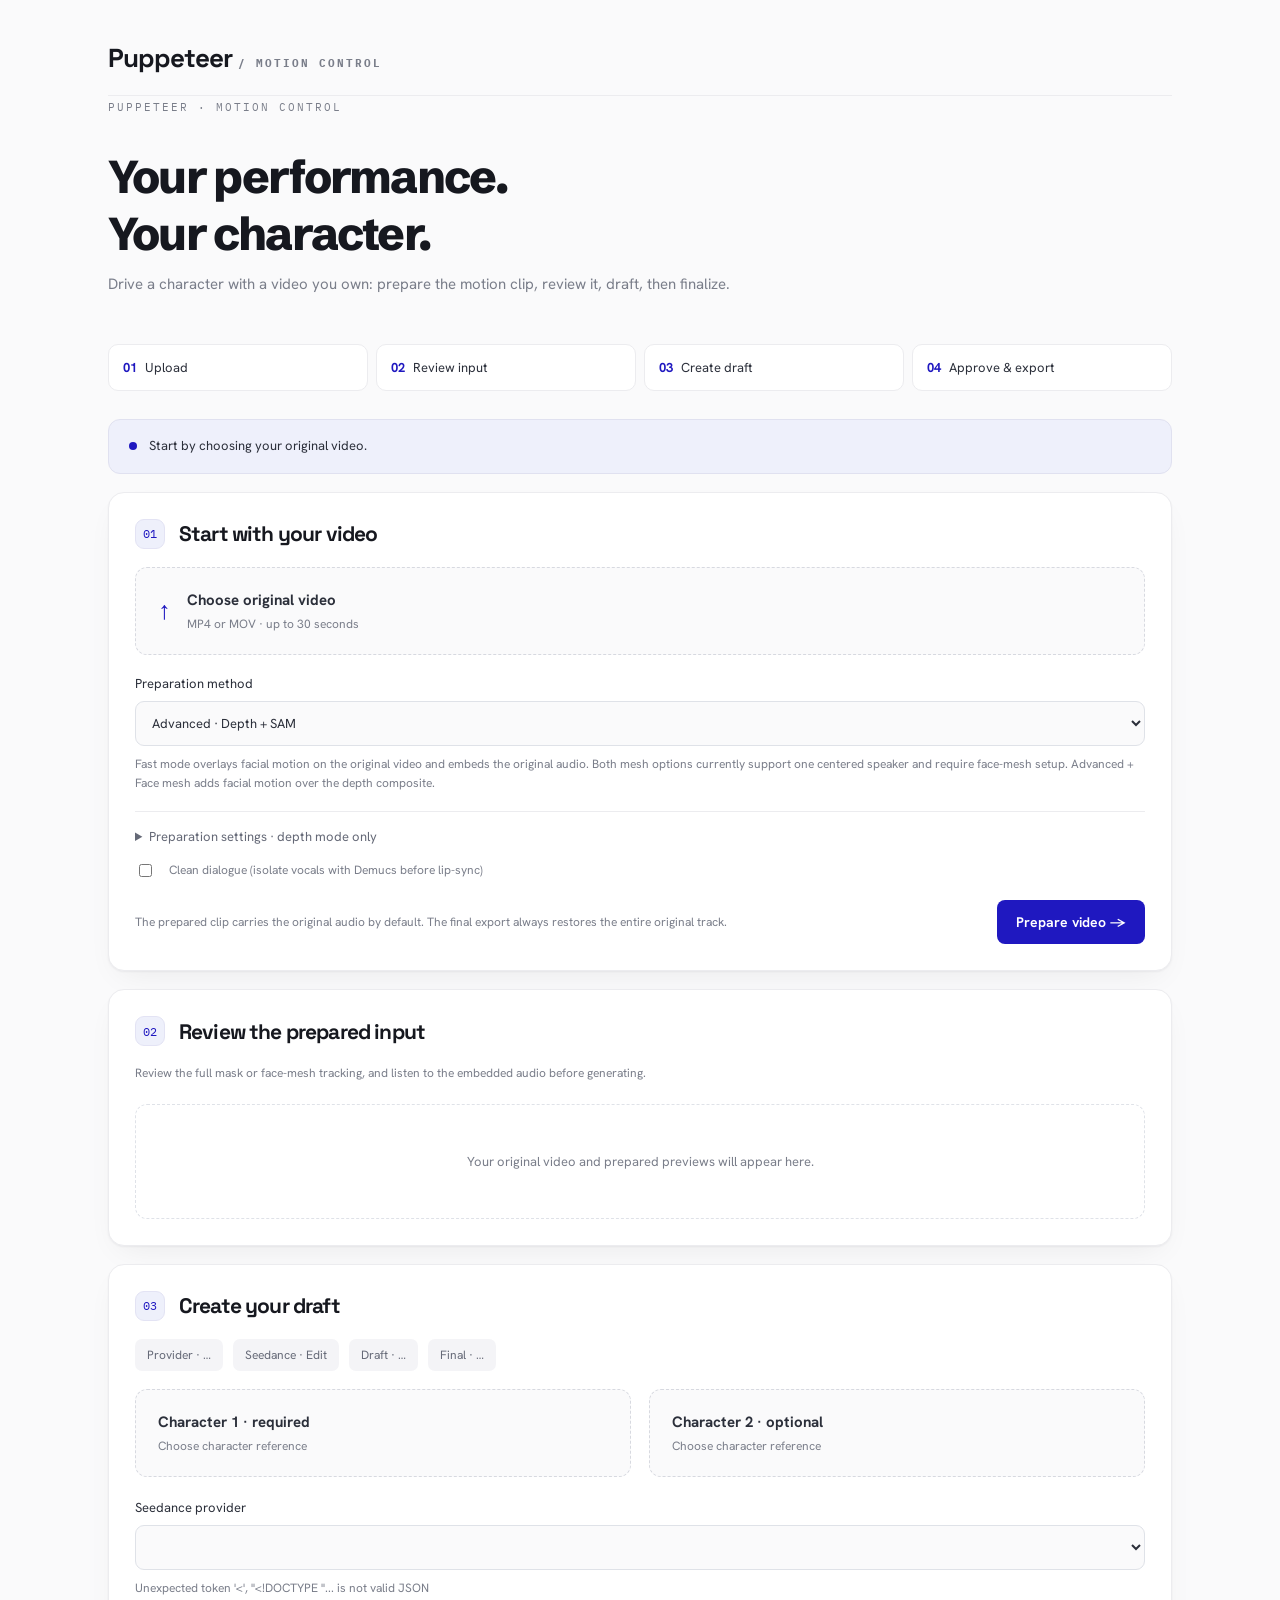
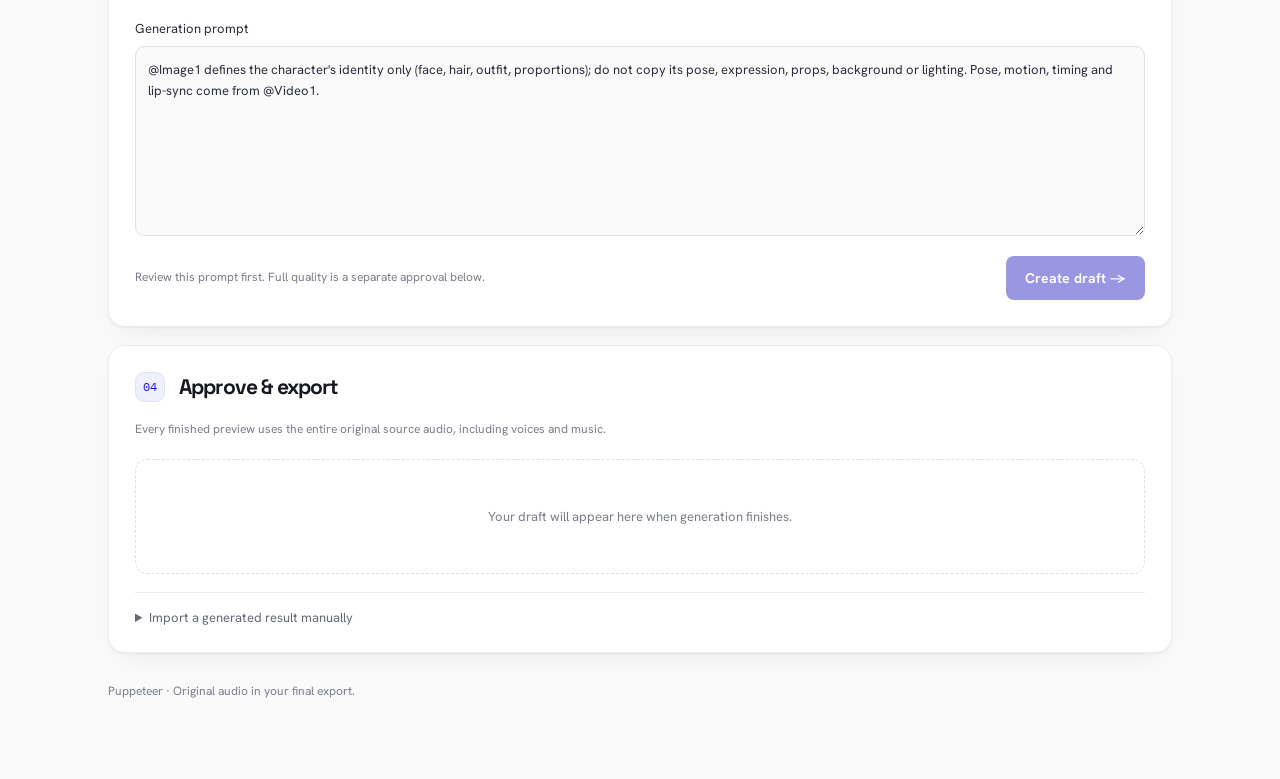
==== static/index.html @ cf6c866f "Face-first mesh tracking with gap filling and warn-don't-block rules - mesh_worker: crop follows the" ====
<!doctype html>
<html lang="en"><head><meta charset="utf-8"><meta name="viewport" content="width=device-width,initial-scale=1"><title>Puppeteer</title><style>
@import url('https://fonts.googleapis.com/css2?family=Hanken+Grotesk:wght@400;500;600;700;800;900&family=Space+Grotesk:wght@500;600;700&family=IBM+Plex+Mono:wght@400;500&family=Schibsted+Grotesk:wght@600;700;800;900&display=swap');

:root{color-scheme:dark;--bg:#101114;--card:#191a20;--line:#303139;--muted:#999ba9;--accent:#c5bdff}*{box-sizing:border-box;min-width:0}body{margin:0;background:var(--bg);color:#f4f4f7;font:15px -apple-system,BlinkMacSystemFont,"Segoe UI",sans-serif}main{max-width:1120px;margin:auto;padding:32px 28px 80px}header{display:flex;justify-content:space-between;align-items:center;padding-bottom:24px;border-bottom:1px solid var(--line)}.brand{font-size:20px;font-weight:850;letter-spacing:-1px}.eyebrow{font-size:11px;letter-spacing:2px;text-transform:uppercase;color:var(--muted)}h1{font-size:clamp(30px,4vw,46px);letter-spacing:-1.8px;margin:32px 0 10px}h2{font-size:21px;letter-spacing:-.5px;margin:0}h3{font-size:14px;margin:0 0 12px}p{color:var(--muted);line-height:1.6;margin:8px 0 20px}.steps{display:grid;grid-template-columns:repeat(4,1fr);margin:28px 0;gap:8px}.steps a{background:#1b1c22;border:1px solid var(--line);border-radius:10px;padding:14px;color:#d6d6df;text-decoration:none;font-size:13px}.steps b{color:var(--accent);margin-right:8px}.panel{padding:26px;border:1px solid var(--line);border-radius:18px;background:var(--card);margin:18px 0;scroll-margin-top:20px}.heading{display:flex;gap:14px;align-items:center;margin-bottom:18px}.number{display:grid;place-items:center;width:30px;height:30px;flex-shrink:0;border:1px solid #4a465e;border-radius:9px;color:var(--accent);font-size:12px}.badge{display:inline-block;padding:6px 10px;border-radius:6px;background:#292638;color:var(--accent);font-size:11px;letter-spacing:.5px}.row{display:flex;gap:14px;align-items:center;flex-wrap:wrap}.split{display:grid;grid-template-columns:1fr 1fr;gap:18px}.upload{display:flex;align-items:center;gap:16px;border:1px dashed #4b4b59;border-radius:12px;padding:22px;background:#14151a;cursor:pointer;position:relative;overflow:hidden}.upload:hover{border-color:var(--accent);background:#1f1d2b}.upload input{position:absolute;inset:0;opacity:0;width:100%;cursor:pointer}.upload:focus-within{outline:2px solid var(--accent)}.upload .icon{font-size:25px;color:var(--accent);flex-shrink:0}.upload strong,.upload small{display:block;overflow-wrap:anywhere}.upload small{color:var(--muted);margin-top:6px;font-size:12px}.upload img{width:62px;height:70px;object-fit:contain;background:#fff;border-radius:8px}.upload img[hidden]{display:none}button,.button{display:inline-flex;align-items:center;justify-content:center;gap:8px;background:var(--accent);border:1px solid transparent;color:#211b3a;padding:12px 18px;border-radius:9px;font:600 14px inherit;font-family:inherit;font-size:14px;font-weight:650;cursor:pointer;text-decoration:none;max-width:100%;white-space:normal;text-align:center}button:hover,.button:hover{filter:brightness(1.1)}button:disabled{opacity:.45;cursor:wait}.secondary{background:transparent;color:#dedde7;border-color:#44434f}label.field{display:grid;gap:9px;font-size:13px;color:#dedee5}input:not([type=file]),select,textarea{width:100%;font:inherit;color:#eeeef5;background:#111216;border:1px solid #3a3b46;border-radius:9px;padding:12px;outline:none}textarea{line-height:1.65;min-height:190px;resize:vertical}textarea:focus,input:focus,select:focus{border-color:var(--accent)}details{margin-top:18px;border-top:1px solid var(--line);padding-top:16px}summary{cursor:pointer;color:#b7b6c3;font-size:13px}details .split{margin-top:16px}.actions{display:flex;justify-content:space-between;align-items:center;gap:16px;flex-wrap:wrap;margin-top:20px}.hint{font-size:12px;color:var(--muted);line-height:1.6}.status{padding:16px 20px;border:1px solid #424050;border-radius:12px;background:#201e2a;display:flex;gap:12px;align-items:center;font-size:13px;line-height:1.6;overflow-wrap:anywhere}.status.error{border-color:#74494e;background:#2b1e22}.dot{width:8px;height:8px;background:var(--accent);border-radius:50%;flex-shrink:0}.tabs{display:flex;gap:6px;flex-wrap:wrap;margin-bottom:14px}.tabs button{background:transparent;color:var(--muted);padding:9px 12px;font-size:12px}.tabs button.active{background:#333042;color:#f2efff}.viewer{background:#09090c;border:1px solid #303039;border-radius:12px;overflow:hidden}video{display:block;width:100%;max-height:480px;background:#09090c}.viewer-foot{display:flex;justify-content:space-between;gap:12px;padding:14px 16px;align-items:center}.viewer-foot a{font-size:12px;color:var(--accent)}.empty{padding:48px 24px;text-align:center;color:var(--muted);font-size:13px;border:1px dashed #373740;border-radius:12px}.meta{display:flex;gap:10px;align-items:center;flex-wrap:wrap;margin-bottom:18px}.meta span{font-size:12px;color:#b7b6c3;background:#25252e;padding:8px 12px;border-radius:7px}pre{white-space:pre-wrap;overflow-wrap:anywhere;font:13px/1.7 inherit;color:#b8b7c5}.download{display:flex;gap:14px;flex-wrap:wrap;margin-top:16px}.download a{font-size:12px;color:var(--muted)}[hidden]{display:none!important}footer{margin-top:30px;color:var(--muted);font-size:12px}#upgrade-status{margin-top:12px;color:var(--accent);font-size:13px}button:focus-visible,a:focus-visible,summary:focus-visible{outline:2px solid var(--accent);outline-offset:3px}@media(max-width:640px){main{padding:20px 14px 50px}.panel{padding:18px}.split{grid-template-columns:1fr}.steps{grid-template-columns:1fr 1fr}.upload{padding:17px}h1{letter-spacing:-1px}.actions button{width:100%}.viewer-foot{flex-wrap:wrap}}

:root{color-scheme:light;--bg:#fafafb;--card:#fff;--line:#ececef;--muted:#7a7e8a;--accent:#1f18c0}body{color:#2b2f3a;font-family:'Hanken Grotesk',sans-serif}h1{font-family:'Schibsted Grotesk',sans-serif;font-weight:800;color:#16181f}h2,h3,.brand{font-family:'Space Grotesk',sans-serif;color:#16181f;letter-spacing:-.04em}.eyebrow,.number,.badge{font-family:'IBM Plex Mono',monospace}.panel{border-radius:16px;box-shadow:0 1px 2px #16181f0d,0 12px 32px -12px #16181f14}.steps a{background:#fff;color:#2b2f3a}.upload{background:#fafafb;border-color:#d7d9e0}.upload:hover{background:#eef0fb;border-color:#1f18c0}.upload small{color:#7a7e8a}button,.button{background:#1f18c0;color:#fff;border-radius:8px}.secondary{background:#fff;color:#2b2f3a;border-color:#dfe2e8}.badge,.number{background:#eef0fb;color:#1f18c0;border-color:#e3e3f4}label.field{color:#2b2f3a}input:not([type=file]),select,textarea{background:#fafafb;color:#2b2f3a;border-color:#dfe2e8}.status{background:#eef0fb;border-color:#e0e1f0;color:#2b2f3a}.status.error{background:#fff3f3;border-color:#edd1d1}.tabs button{color:#7a7e8a}.tabs button.active{background:#eef0fb;color:#1f18c0}.meta span{background:#f4f4f7;color:#656977}.viewer-foot{background:#fff}.viewer{border-color:#ececef}summary,pre{color:#656977}.empty{border-color:#dfe2e8}.hero{display:flex;align-items:center;justify-content:space-between;gap:20px}header{height:64px;padding-bottom:12px}.brand{font-size:26px}@media(max-width:640px){.hero h1{font-size:30px}}@media(max-width:420px){.steps{grid-template-columns:1fr}.row button,.actions .button{width:100%}.meta span{flex:1 1 auto;text-align:center}.viewer-foot{flex-direction:column;align-items:flex-start}h1{font-size:28px;letter-spacing:-.6px}.panel{padding:16px}}
</style></head><body><main>
<header><div class="brand">Puppeteer <span class="eyebrow">/ motion control</span></div></header>
<div class="hero"><div><span class="eyebrow">PUPPETEER · MOTION CONTROL</span><h1>Your performance.<br>Your character.</h1><p>Drive a character with a video you own: prepare the motion clip, review it, draft, then finalize.</p></div></div>
<nav class="steps" aria-label="Workflow"><a href="#source"><b>01</b>Upload</a><a href="#review"><b>02</b>Review input</a><a href="#draft"><b>03</b>Create draft</a><a href="#final"><b>04</b>Approve & export</a></nav>
<div id="status" class="status" role="status"><span class="dot"></span><span id="status-text">Start by choosing your original video.</span></div>
<section class="panel" id="source"><div class="heading"><span class="number">01</span><h2>Start with your video</h2></div>
<form id="form"><label class="upload"><span class="icon">↑</span><span><strong>Choose original video</strong><small data-filename>MP4 or MOV · up to 30 seconds</small></span><input aria-label="Original video" required type="file" name="video" accept="video/*"></label>
<label class="field" style="margin-top:20px">Preparation method<select name="mode"><option value="depth">Advanced · Depth + SAM</option><option value="face_mesh">Fast · Face mesh (no depth or SAM)</option><option value="depth_mesh">Advanced + Face mesh · Depth + SAM + facial motion</option></select><span class="hint">Fast mode overlays facial motion on the original video and embeds the original audio. Both mesh options currently support one centered speaker and require face-mesh setup. Advanced + Face mesh adds facial motion over the depth composite.</span></label><details><summary>Preparation settings · depth mode only</summary><div class="split"><label class="field">Subject to replace<input name="prompt" value="person" required><span class="hint">“Person” includes all detected people.</span></label><label class="field">Depth provider<select name="provider"><option value="replicate">Replicate · Depth Anything Video</option><option value="huggingface">Hugging Face · Video Depth Anything</option><option value="replicate-chenxwh">Replicate · alternate model</option></select></label></div><p class="hint">Depth colors are preserved. Preparation runs at 24 fps, up to 960 px. Media is uploaded to the selected providers.</p></details>
<label class="row hint" style="margin-top:16px"><input type="checkbox" name="clean_dialogue" value="true" style="width:auto"> Clean dialogue (isolate vocals with Demucs before lip-sync)</label><div class="actions"><span class="hint">The prepared clip carries the original audio by default. The final export always restores the entire original track.</span><button id="go">Prepare video →</button></div></form></section>
<section class="panel" id="review"><div class="heading"><span class="number">02</span><h2>Review the prepared input</h2></div><p class="hint">Review the full mask or face-mesh tracking, and listen to the embedded audio before generating.</p><div id="input-empty" class="empty">Your original video and prepared previews will appear here.</div><div id="input-ready" hidden><div class="tabs" id="tabs" role="group" aria-label="Preview selection"></div><div class="viewer"><video id="input-video" controls playsinline preload="metadata"></video><div class="viewer-foot"><span id="input-caption" class="hint"></span><a id="input-download" download>Download video ↓</a></div></div><div style="margin-top:20px;padding:18px;border:1px solid #555069;border-radius:12px"><h3>Required · Review the complete input</h3><p class="hint">Depth: check the entire mask for missing areas and background spill. Fast face mesh: check face tracking, eyes, mouth and alignment across every frame. Listen to the embedded audio.</p><p id="mask-review-status" role="status">Mask review required.</p><p id="tracking-summary" class="hint" hidden></p><label class="row hint"><input type="checkbox" id="review-check" style="width:auto"> I reviewed the entire prepared clip; its mask or face mesh is correctly aligned throughout.</label><div class="row" style="margin-top:14px"><button type="button" id="approve-mask" disabled>Approve input</button><button type="button" class="secondary" id="reject-mask">Input needs fixing</button></div></div><details><summary>Audio downloads</summary><div class="download" id="audio-links"></div></details></div></section>
<section class="panel" id="draft"><div class="heading"><span class="number">03</span><h2>Create your draft</h2></div><div class="meta"><span id="provider-label">Provider · …</span><span id="mode-label">Seedance · Edit</span><span id="draft-quality">Draft · …</span><span id="final-quality">Final · …</span></div><form id="seedance"><div class="split"><label class="upload"><img id="char1-img" alt="Character 1 reference" hidden><span><strong>Character 1 · required</strong><small data-filename>Choose character reference</small></span><input type="file" name="char1" aria-label="Character 1 reference" accept="image/png,image/jpeg,image/webp,video/mp4,video/quicktime,video/webm"></label><label class="upload"><img id="char2-img" alt="Character 2 reference" hidden><span><strong>Character 2 · optional</strong><small data-filename>Choose character reference</small></span><input type="file" name="char2" aria-label="Character 2 reference" accept="image/png,image/jpeg,image/webp"></label></div><label class="field" style="margin-top:22px">Seedance provider<select name="provider" id="provider" aria-label="Seedance provider"></select><span class="hint" id="provider-hint">Loading providers…</span></label><label class="field" style="margin-top:22px">Generation prompt<textarea name="prompt" required rows="7">@Image1 defines the character's identity only (face, hair, outfit, proportions); do not copy its pose, expression, props, background or lighting. Pose, motion, timing and lip-sync come from @Video1.</textarea></label><div class="actions"><span class="hint">Review this prompt first. Full quality is a separate approval below.</span><button id="draft-button" disabled>Create draft →</button></div></form></section>
<section class="panel" id="final"><div class="heading"><span class="number">04</span><h2>Approve & export</h2></div><p class="hint">Every finished preview uses the entire original source audio, including voices and music.</p><div id="final-empty" class="empty">Your draft will appear here when generation finishes.</div><div id="final-ready" hidden><div class="viewer"><video id="final-video" controls playsinline preload="metadata"></video><div class="viewer-foot"><span class="badge" id="quality-label">DRAFT PREVIEW</span><a id="final-download" download>Download preview ↓</a></div></div><div class="actions"><div><h3 style="margin-bottom:4px">Happy with this draft?</h3><span class="hint" id="finalize-hint">Approve it to generate the full-resolution version.</span><br><span class="hint" id="finalize-warning" style="color:#d9a24a" hidden>Result will not be identical to the draft.</span></div><button id="upgrade" disabled>Approve & generate full resolution →</button></div><div id="upgrade-status" role="status"></div></div><details id="sent-details" hidden><summary>View submitted prompt & generation ID</summary><p class="hint" id="generation-id"></p><pre id="sent-prompt"></pre><a id="raw-link" class="hint">Download raw Seedance result</a></details><details><summary>Import a generated result manually</summary><form id="finish" style="margin-top:16px"><label class="upload"><span class="icon">↑</span><span><strong>Choose Seedance result</strong><small data-filename>We’ll restore the original source audio.</small></span><input name="video" aria-label="Seedance result" type="file" accept="video/*" required></label><div class="actions"><button class="secondary">Restore original audio</button></div></form></details></section><footer>Puppeteer · Original audio in your final export.</footer></main>
<script>
const $=s=>document.querySelector(s);let jobId=new URLSearchParams(location.search).get('job'),saved={},maskApproved=false,maskFingerprint="",selectedPreview="",busy=false,pollTimer;const base=()=>'/runs/'+jobId+'/';
function status(t,error=false){$('#status-text').textContent=t;$('#status').classList.toggle('error',error)}
let files=new Set();async function loadFiles(){try{files=new Set((await json('/jobs/'+jobId+'/files')).files)}catch(e){files=new Set()}}
async function exists(file){return files.has(file)}
async function json(url,options){const r=await fetch(url,options);const j=await r.json();if(!r.ok)throw Error(typeof j.detail==='string'?j.detail:'The request could not be completed.');return j}
for(const input of document.querySelectorAll('input[type=file]'))input.onchange=()=>{const f=input.files[0];if(!f)return;input.closest('.upload').querySelector('[data-filename]').textContent=f.name;const img=input.closest('.upload').querySelector('img');if(input.name==='char1')$('#mode-label').textContent=f.type.startsWith('video/')?'Seedance · Omni reference':'Seedance · Edit';if(img&&!f.type.startsWith('video/')){img.src=URL.createObjectURL(f);img.hidden=false}};
async function refresh(){if(!jobId)return;await loadFiles();const items=[['Prepared input','seedance-input.mp4','Prepared video with embedded audio'],['Original','original.mp4','Original video'],['Depth','depth.mp4','Exact depth colors from the model'],['Mask','mask.mp4','Full subject mask']];const present=await Promise.all(items.map(x=>exists(x[1])));$('#tabs').replaceChildren();items.forEach((x,i)=>{if(!present[i])return;const b=document.createElement('button');b.type='button';b.textContent=x[0];b.dataset.file=x[1];b.onclick=()=>{selectedPreview=x[1];document.querySelectorAll('#tabs button').forEach(t=>t.classList.remove('active'));b.classList.add('active');$('#input-video').src=base()+x[1];$('#input-caption').textContent=x[2];$('#input-download').href=base()+x[1]};$('#tabs').append(b)});if(present.some(Boolean)){$('#input-empty').hidden=true;$('#input-ready').hidden=false;([...document.querySelectorAll('#tabs button')].find(b=>b.dataset.file===selectedPreview)||$('#tabs button')).click()}const review=await json('/jobs/'+jobId+'/mask-review');maskApproved=review.approved;maskFingerprint=review.fingerprint||'';$('#mask-review-status').textContent=review.note||review.status;if(files.has('face-tracking.json')){try{const t=await json(base()+'face-tracking.json');$('#tracking-summary').textContent='Face tracking · Tracked '+t.tracked+' / Filled '+t.filled+' / Missing '+t.missing+' of '+t.frames+' frames'+(t.filled?' · Filled frames are interpolated and drawn dimmer.':'')+(t.ok?(t.warning?' · '+t.warning:''):' · '+t.message);$('#tracking-summary').style.color=t.ok?(t.warning?'#8a6d00':''):'#b3261e';$('#tracking-summary').hidden=false}catch(e){$('#tracking-summary').hidden=true}}else $('#tracking-summary').hidden=true;$('#review-check').checked=maskApproved;$('#approve-mask').disabled=true;$('#draft-button').disabled=!present[0]||busy||!maskApproved;
$('#audio-links').replaceChildren();for(const [file,title] of [['vocals.wav','Isolated vocals'],['music.wav','Music stem']]){if(await exists(file)){const a=document.createElement('a');a.href=base()+file;a.download=file;a.textContent=title+' ↓';$('#audio-links').append(a)}}
for(const name of ['char1','char2']){if(saved[name])continue;for(const ext of ['png','jpg','jpeg','webp','mp4','mov','webm']){const file=name+'-reference.'+ext;if(await exists(file)){saved[name]=file;const img=$('#'+name+'-img');if(!['mp4','mov','webm'].includes(ext)){img.src=base()+file;img.hidden=false;}img.closest('.upload').querySelector('small').textContent='Saved reference · click to replace';break}}}
if(await exists('generation.json')){const g=await json(base()+'generation.json');$('#mode-label').textContent=g.mode==='multi_reference'?'Seedance · Omni reference':'Seedance · Edit';if(g.provider&&providers[g.provider]){$('#provider').value=g.provider;applyProvider(g.provider)}$('#sent-details').hidden=false;$('#generation-id').textContent=providerLabel(g.provider)+' · '+g.request_id;$('#sent-prompt').textContent=g.prompt; if(!$('#seedance textarea').dataset.loaded){$('#seedance textarea').value=g.prompt;$('#seedance textarea').dataset.loaded='true'}$('#raw-link').href=base()+'seedance-result.mp4';}
const hd=await exists('hd/final-preview.mp4'),draft=await exists('final-preview.mp4');if(draft||hd){const url=base()+(hd?'hd/':'')+'final-preview.mp4';$('#final-empty').hidden=true;$('#final-ready').hidden=false;if($('#final-video').getAttribute('src')!==url)$('#final-video').src=url;$('#final-download').href=url;const finalRes=currentCaps().final_resolution||'full resolution';$('#quality-label').textContent=hd?finalRes.toUpperCase()+' · ORIGINAL AUDIO':'DRAFT · ORIGINAL AUDIO';$('#final-download').textContent=hd?'Download '+finalRes+' ↓':'Download draft ↓';$('#upgrade').disabled=busy||hd;}
}
async function watch(){clearTimeout(pollTimer);try{const j=await json('/jobs/'+jobId);busy=j.state==='running';status(j.status,j.state==='error');$('#go').disabled=busy;$('#draft-button').disabled=busy||$('#input-ready').hidden||!maskApproved; if(busy){$('#upgrade').disabled=true;pollTimer=setTimeout(watch,3000)}else await refresh()}catch(e){status(e.message,true)}}
$('#form').onsubmit=async e=>{e.preventDefault();$('#go').disabled=true;try{status('Uploading and preparing your video…');const j=await json('/jobs',{method:'POST',body:new FormData(e.target)});location.href='/?job='+j.id}catch(e){status(e.message,true);$('#go').disabled=false}};
$('#seedance').onsubmit=async e=>{e.preventDefault();if(!jobId)return;if(!maskApproved){status('Review and approve the mask first.',true);return}const button=$('#draft-button');button.disabled=true;try{const data=new FormData(e.target);for(const name of ['char1','char2']){if(!e.target.elements[name].files.length){if(!saved[name]){if(name==='char2'){data.delete(name);continue}throw Error("Choose Character 1's reference first.");}data.set(name,new File([await (await fetch(base()+saved[name])).blob()],saved[name]))}}status('Uploading references and creating your draft…');await json('/jobs/'+jobId+'/seedance',{method:'POST',body:data});await watch()}catch(e){status(e.message,true);button.disabled=false}};
$('#finish').onsubmit=async e=>{e.preventDefault();if(!jobId){status('Prepare your original video first.',true);return}const b=e.target.querySelector('button');b.disabled=true;try{status('Restoring your entire original audio…');await json('/jobs/'+jobId+'/finish',{method:'POST',body:new FormData(e.target)});await refresh();status('Preview ready with original audio.')}catch(e){status(e.message,true)}finally{b.disabled=false}};
$('#upgrade').onclick=async()=>{$('#upgrade').disabled=true;try{const j=await json('/jobs/'+jobId+'/hd',{method:'POST'});$('#upgrade-status').textContent='Generating your approved draft in '+(currentCaps().final_resolution||'full resolution')+'…';pollHD()}catch(e){$('#upgrade-status').textContent=e.message;$('#upgrade').disabled=false}};
async function pollHD(){try{const j=await json('/jobs/'+jobId+'/hd');$('#upgrade-status').textContent=j.status;if(j.state==='running')setTimeout(pollHD,4000);else{await refresh();if(j.state==='error')$('#upgrade').disabled=false}}catch(e){$('#upgrade-status').textContent=e.message}}
$('#review-check').onchange=()=>{$('#approve-mask').disabled=!$('#review-check').checked};
async function saveReview(approved){try{const data=new FormData();data.set('approved',approved);data.set('fingerprint',maskFingerprint);data.set('note',approved?'Prepared input approved after full-clip visual review.':'Mask needs correction. Seedance submission is blocked.');await json('/jobs/'+jobId+'/mask-review',{method:'POST',body:data});await refresh()}catch(e){status(e.message,true)}}
$('#approve-mask').onclick=()=>saveReview(true);$('#reject-mask').onclick=()=>saveReview(false);
let providers={},providerDefault='';const providerLabel=n=>(providers[n]&&providers[n].label)||n||'Provider';const currentCaps=()=>providers[$('#provider').value]||providers[providerDefault]||{};
function applyProvider(name){const c=providers[name||$('#provider').value]||providers[providerDefault];if(!c)return;$('#provider-label').textContent='Provider · '+c.label;$('#draft-quality').textContent='Draft · '+c.draft_resolution;$('#final-quality').textContent='Final · '+c.final_resolution;$('#provider-hint').textContent=(c.configured?'':'Not configured: add its key to .env. ')+(c.needs_webhook?'Needs the cloudflared callback tunnel (or ENHANCOR_WEBHOOK_URL). ':'No webhook or tunnel needed. ')+'Hosting: '+(c.hosting==='fal_storage'?'fal storage':c.hosting)+'.';$('#upgrade').textContent=c.finalize_label||'Approve & generate full resolution →';$('#finalize-hint').textContent=c.finalize_hint||('Approve it to generate the '+c.final_resolution+' version through '+c.label+'.');$('#finalize-warning').hidden=c.finalize_identical!==false}
async function loadProviders(){try{const j=await json('/providers');providers=j.providers;providerDefault=j.default;const sel=$('#provider');sel.replaceChildren();for(const [name,c] of Object.entries(providers)){const o=document.createElement('option');o.value=name;o.textContent=c.label+' · '+c.draft_resolution+' → '+c.final_resolution+(c.configured?'':' · not configured');o.disabled=!c.configured;sel.append(o)}const usable=(providers[providerDefault]&&providers[providerDefault].configured)?providerDefault:(Object.keys(providers).find(n=>providers[n].configured)||providerDefault);sel.value=usable;applyProvider(usable)}catch(e){$('#provider-hint').textContent=e.message}}
$('#provider').onchange=()=>applyProvider();
if(jobId){loadProviders().then(refresh).then(watch).catch(e=>status(e.message,true));fetch('/jobs/'+jobId+'/hd').then(r=>r.ok?r.json():null).then(j=>{if(j&&j.state==='running'){$('#upgrade').disabled=true;pollHD()}})}else loadProviders();
</script></body></html>
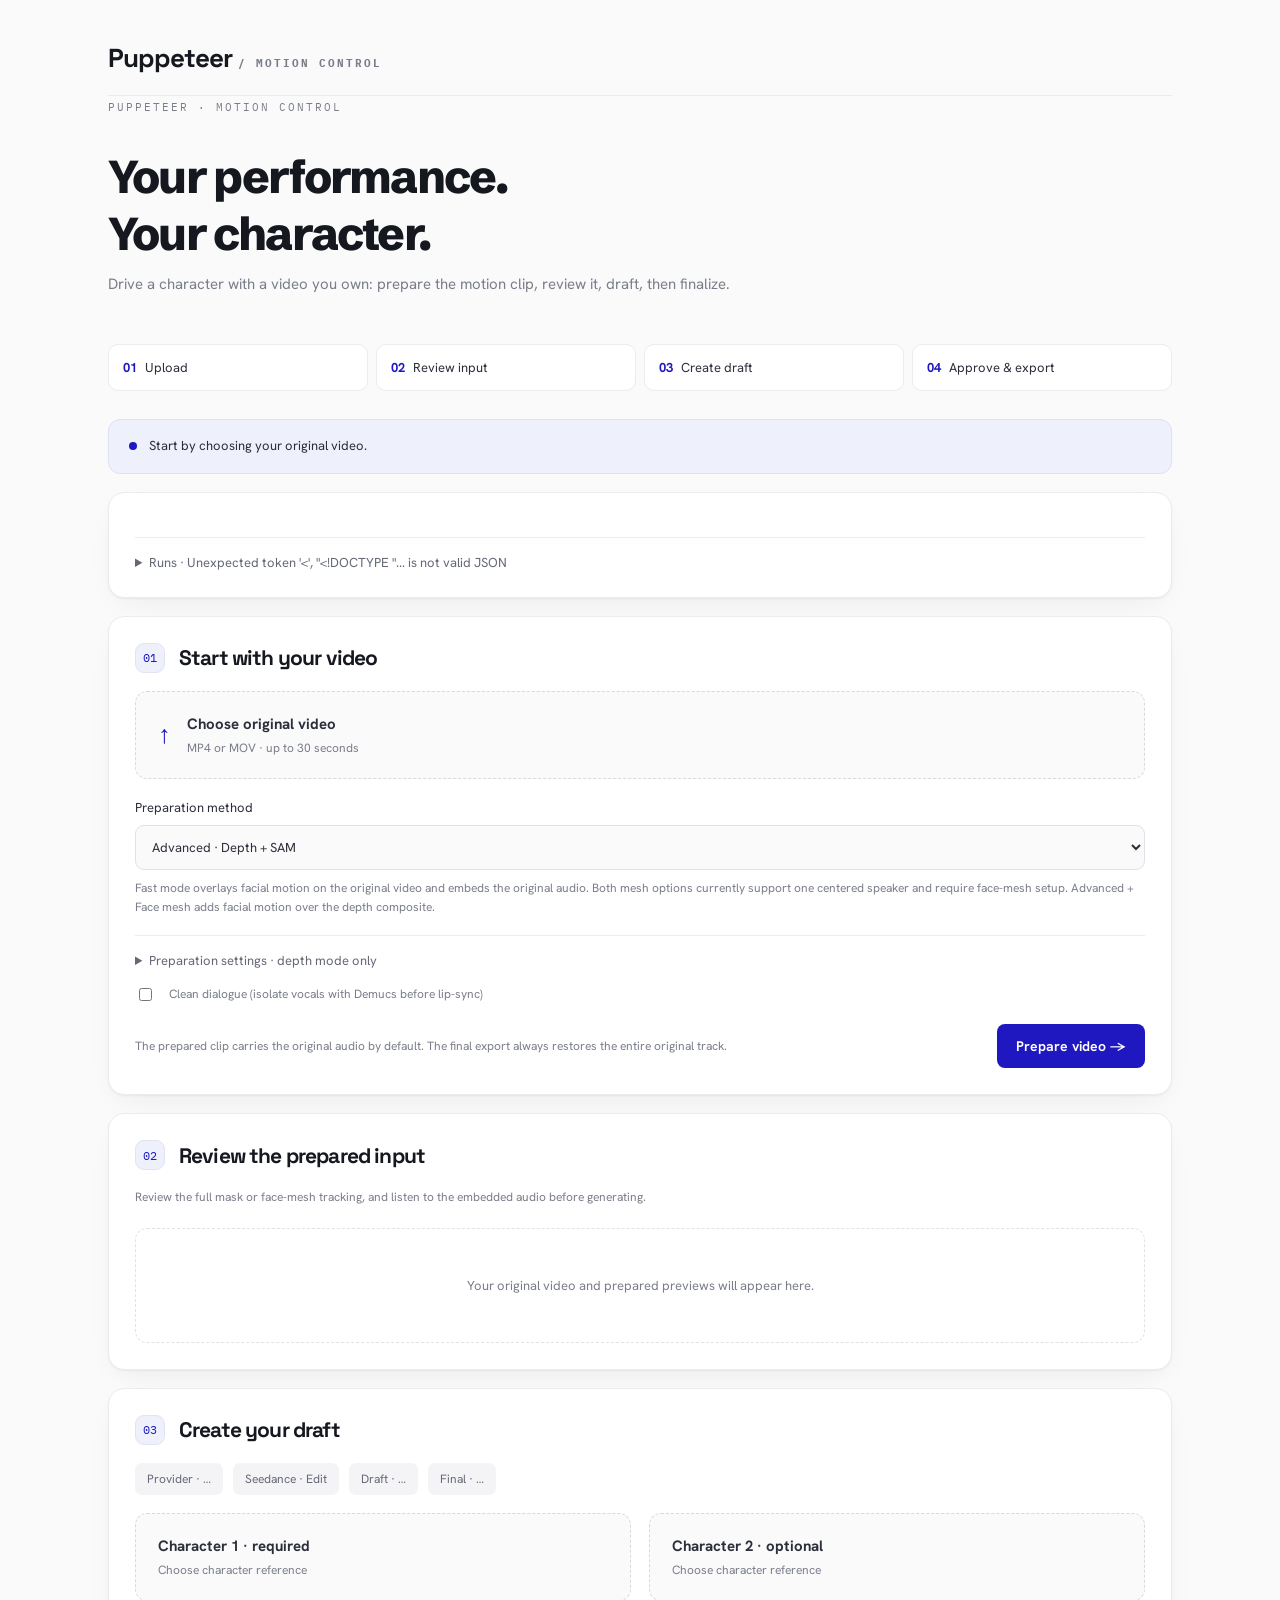
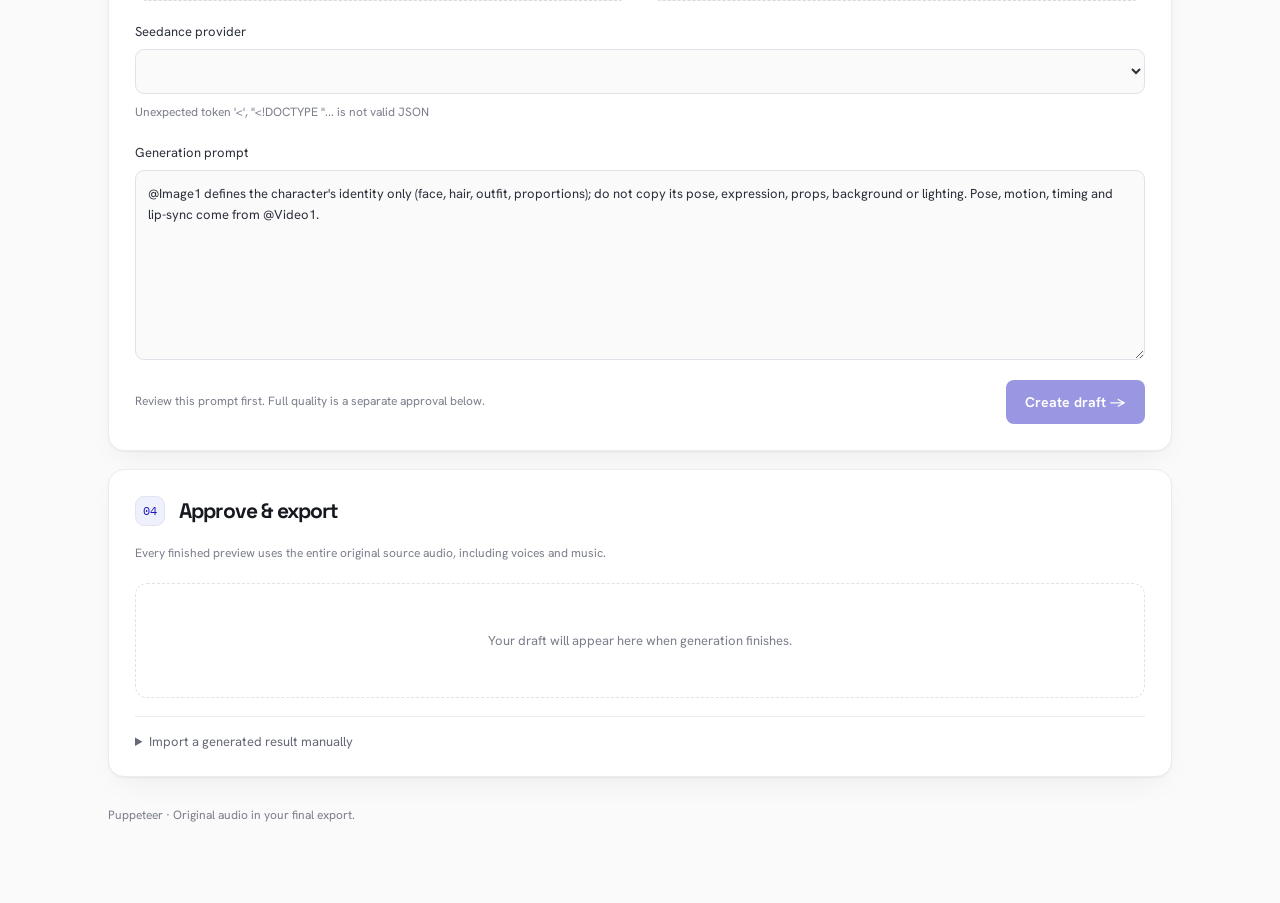
==== commit b67fcca8: "Runs list: GET /jobs and a panel to open any past job Mode is written before the mesh worker runs so" ====
--- a/static/index.html
+++ b/static/index.html
@@ -4,15 +4,15 @@
 
 :root{color-scheme:dark;--bg:#101114;--card:#191a20;--line:#303139;--muted:#999ba9;--accent:#c5bdff}*{box-sizing:border-box;min-width:0}body{margin:0;background:var(--bg);color:#f4f4f7;font:15px -apple-system,BlinkMacSystemFont,"Segoe UI",sans-serif}main{max-width:1120px;margin:auto;padding:32px 28px 80px}header{display:flex;justify-content:space-between;align-items:center;padding-bottom:24px;border-bottom:1px solid var(--line)}.brand{font-size:20px;font-weight:850;letter-spacing:-1px}.eyebrow{font-size:11px;letter-spacing:2px;text-transform:uppercase;color:var(--muted)}h1{font-size:clamp(30px,4vw,46px);letter-spacing:-1.8px;margin:32px 0 10px}h2{font-size:21px;letter-spacing:-.5px;margin:0}h3{font-size:14px;margin:0 0 12px}p{color:var(--muted);line-height:1.6;margin:8px 0 20px}.steps{display:grid;grid-template-columns:repeat(4,1fr);margin:28px 0;gap:8px}.steps a{background:#1b1c22;border:1px solid var(--line);border-radius:10px;padding:14px;color:#d6d6df;text-decoration:none;font-size:13px}.steps b{color:var(--accent);margin-right:8px}.panel{padding:26px;border:1px solid var(--line);border-radius:18px;background:var(--card);margin:18px 0;scroll-margin-top:20px}.heading{display:flex;gap:14px;align-items:center;margin-bottom:18px}.number{display:grid;place-items:center;width:30px;height:30px;flex-shrink:0;border:1px solid #4a465e;border-radius:9px;color:var(--accent);font-size:12px}.badge{display:inline-block;padding:6px 10px;border-radius:6px;background:#292638;color:var(--accent);font-size:11px;letter-spacing:.5px}.row{display:flex;gap:14px;align-items:center;flex-wrap:wrap}.split{display:grid;grid-template-columns:1fr 1fr;gap:18px}.upload{display:flex;align-items:center;gap:16px;border:1px dashed #4b4b59;border-radius:12px;padding:22px;background:#14151a;cursor:pointer;position:relative;overflow:hidden}.upload:hover{border-color:var(--accent);background:#1f1d2b}.upload input{position:absolute;inset:0;opacity:0;width:100%;cursor:pointer}.upload:focus-within{outline:2px solid var(--accent)}.upload .icon{font-size:25px;color:var(--accent);flex-shrink:0}.upload strong,.upload small{display:block;overflow-wrap:anywhere}.upload small{color:var(--muted);margin-top:6px;font-size:12px}.upload img{width:62px;height:70px;object-fit:contain;background:#fff;border-radius:8px}.upload img[hidden]{display:none}button,.button{display:inline-flex;align-items:center;justify-content:center;gap:8px;background:var(--accent);border:1px solid transparent;color:#211b3a;padding:12px 18px;border-radius:9px;font:600 14px inherit;font-family:inherit;font-size:14px;font-weight:650;cursor:pointer;text-decoration:none;max-width:100%;white-space:normal;text-align:center}button:hover,.button:hover{filter:brightness(1.1)}button:disabled{opacity:.45;cursor:wait}.secondary{background:transparent;color:#dedde7;border-color:#44434f}label.field{display:grid;gap:9px;font-size:13px;color:#dedee5}input:not([type=file]),select,textarea{width:100%;font:inherit;color:#eeeef5;background:#111216;border:1px solid #3a3b46;border-radius:9px;padding:12px;outline:none}textarea{line-height:1.65;min-height:190px;resize:vertical}textarea:focus,input:focus,select:focus{border-color:var(--accent)}details{margin-top:18px;border-top:1px solid var(--line);padding-top:16px}summary{cursor:pointer;color:#b7b6c3;font-size:13px}details .split{margin-top:16px}.actions{display:flex;justify-content:space-between;align-items:center;gap:16px;flex-wrap:wrap;margin-top:20px}.hint{font-size:12px;color:var(--muted);line-height:1.6}.status{padding:16px 20px;border:1px solid #424050;border-radius:12px;background:#201e2a;display:flex;gap:12px;align-items:center;font-size:13px;line-height:1.6;overflow-wrap:anywhere}.status.error{border-color:#74494e;background:#2b1e22}.dot{width:8px;height:8px;background:var(--accent);border-radius:50%;flex-shrink:0}.tabs{display:flex;gap:6px;flex-wrap:wrap;margin-bottom:14px}.tabs button{background:transparent;color:var(--muted);padding:9px 12px;font-size:12px}.tabs button.active{background:#333042;color:#f2efff}.viewer{background:#09090c;border:1px solid #303039;border-radius:12px;overflow:hidden}video{display:block;width:100%;max-height:480px;background:#09090c}.viewer-foot{display:flex;justify-content:space-between;gap:12px;padding:14px 16px;align-items:center}.viewer-foot a{font-size:12px;color:var(--accent)}.empty{padding:48px 24px;text-align:center;color:var(--muted);font-size:13px;border:1px dashed #373740;border-radius:12px}.meta{display:flex;gap:10px;align-items:center;flex-wrap:wrap;margin-bottom:18px}.meta span{font-size:12px;color:#b7b6c3;background:#25252e;padding:8px 12px;border-radius:7px}pre{white-space:pre-wrap;overflow-wrap:anywhere;font:13px/1.7 inherit;color:#b8b7c5}.download{display:flex;gap:14px;flex-wrap:wrap;margin-top:16px}.download a{font-size:12px;color:var(--muted)}[hidden]{display:none!important}footer{margin-top:30px;color:var(--muted);font-size:12px}#upgrade-status{margin-top:12px;color:var(--accent);font-size:13px}button:focus-visible,a:focus-visible,summary:focus-visible{outline:2px solid var(--accent);outline-offset:3px}@media(max-width:640px){main{padding:20px 14px 50px}.panel{padding:18px}.split{grid-template-columns:1fr}.steps{grid-template-columns:1fr 1fr}.upload{padding:17px}h1{letter-spacing:-1px}.actions button{width:100%}.viewer-foot{flex-wrap:wrap}}
 
-:root{color-scheme:light;--bg:#fafafb;--card:#fff;--line:#ececef;--muted:#7a7e8a;--accent:#1f18c0}body{color:#2b2f3a;font-family:'Hanken Grotesk',sans-serif}h1{font-family:'Schibsted Grotesk',sans-serif;font-weight:800;color:#16181f}h2,h3,.brand{font-family:'Space Grotesk',sans-serif;color:#16181f;letter-spacing:-.04em}.eyebrow,.number,.badge{font-family:'IBM Plex Mono',monospace}.panel{border-radius:16px;box-shadow:0 1px 2px #16181f0d,0 12px 32px -12px #16181f14}.steps a{background:#fff;color:#2b2f3a}.upload{background:#fafafb;border-color:#d7d9e0}.upload:hover{background:#eef0fb;border-color:#1f18c0}.upload small{color:#7a7e8a}button,.button{background:#1f18c0;color:#fff;border-radius:8px}.secondary{background:#fff;color:#2b2f3a;border-color:#dfe2e8}.badge,.number{background:#eef0fb;color:#1f18c0;border-color:#e3e3f4}label.field{color:#2b2f3a}input:not([type=file]),select,textarea{background:#fafafb;color:#2b2f3a;border-color:#dfe2e8}.status{background:#eef0fb;border-color:#e0e1f0;color:#2b2f3a}.status.error{background:#fff3f3;border-color:#edd1d1}.tabs button{color:#7a7e8a}.tabs button.active{background:#eef0fb;color:#1f18c0}.meta span{background:#f4f4f7;color:#656977}.viewer-foot{background:#fff}.viewer{border-color:#ececef}summary,pre{color:#656977}.empty{border-color:#dfe2e8}.hero{display:flex;align-items:center;justify-content:space-between;gap:20px}header{height:64px;padding-bottom:12px}.brand{font-size:26px}@media(max-width:640px){.hero h1{font-size:30px}}@media(max-width:420px){.steps{grid-template-columns:1fr}.row button,.actions .button{width:100%}.meta span{flex:1 1 auto;text-align:center}.viewer-foot{flex-direction:column;align-items:flex-start}h1{font-size:28px;letter-spacing:-.6px}.panel{padding:16px}}
+:root{color-scheme:light;--bg:#fafafb;--card:#fff;--line:#ececef;--muted:#7a7e8a;--accent:#1f18c0}body{color:#2b2f3a;font-family:'Hanken Grotesk',sans-serif}h1{font-family:'Schibsted Grotesk',sans-serif;font-weight:800;color:#16181f}h2,h3,.brand{font-family:'Space Grotesk',sans-serif;color:#16181f;letter-spacing:-.04em}.eyebrow,.number,.badge{font-family:'IBM Plex Mono',monospace}.panel{border-radius:16px;box-shadow:0 1px 2px #16181f0d,0 12px 32px -12px #16181f14}.steps a{background:#fff;color:#2b2f3a}.upload{background:#fafafb;border-color:#d7d9e0}.upload:hover{background:#eef0fb;border-color:#1f18c0}.upload small{color:#7a7e8a}button,.button{background:#1f18c0;color:#fff;border-radius:8px}.secondary{background:#fff;color:#2b2f3a;border-color:#dfe2e8}.badge,.number{background:#eef0fb;color:#1f18c0;border-color:#e3e3f4}label.field{color:#2b2f3a}input:not([type=file]),select,textarea{background:#fafafb;color:#2b2f3a;border-color:#dfe2e8}.status{background:#eef0fb;border-color:#e0e1f0;color:#2b2f3a}.status.error{background:#fff3f3;border-color:#edd1d1}.tabs button{color:#7a7e8a}.tabs button.active{background:#eef0fb;color:#1f18c0}.meta span{background:#f4f4f7;color:#656977}.viewer-foot{background:#fff}.viewer{border-color:#ececef}summary,pre{color:#656977}.empty{border-color:#dfe2e8}.hero{display:flex;align-items:center;justify-content:space-between;gap:20px}header{height:64px;padding-bottom:12px}.brand{font-size:26px}@media(max-width:640px){.hero h1{font-size:30px}}.runs{display:grid;gap:6px;margin-top:12px}.runs a{display:grid;grid-template-columns:minmax(0,1fr) auto auto;gap:8px 14px;align-items:center;padding:10px 12px;border:1px solid var(--line);border-radius:10px;background:var(--card);color:inherit;text-decoration:none;font-size:13px}.runs a:hover{border-color:var(--accent)}.runs a.current{border-color:var(--accent);background:#eef0fb}.runs .state{font-family:'IBM Plex Mono',monospace;font-size:11px;letter-spacing:.5px;text-transform:uppercase;padding:4px 8px;border-radius:6px;background:#f4f4f7;color:#656977}.runs .state.done{background:#e6f4ea;color:#1e6b3a}.runs .state.error{background:#fff3f3;color:#b3261e}.runs .state.running{background:#eef0fb;color:#1f18c0}.runs .when{font-size:12px;color:var(--muted);white-space:nowrap}.runs .detail{grid-column:1/-1;font-size:12px;color:var(--muted);overflow-wrap:anywhere}.runs .id{font-family:'IBM Plex Mono',monospace;font-size:11px;color:var(--muted)}@media(max-width:420px){.steps{grid-template-columns:1fr}.runs a{grid-template-columns:minmax(0,1fr) auto}.runs .when{grid-column:1/-1}.row button,.actions .button{width:100%}.meta span{flex:1 1 auto;text-align:center}.viewer-foot{flex-direction:column;align-items:flex-start}h1{font-size:28px;letter-spacing:-.6px}.panel{padding:16px}}
 </style></head><body><main>
 <header><div class="brand">Puppeteer <span class="eyebrow">/ motion control</span></div></header>
 <div class="hero"><div><span class="eyebrow">PUPPETEER · MOTION CONTROL</span><h1>Your performance.<br>Your character.</h1><p>Drive a character with a video you own: prepare the motion clip, review it, draft, then finalize.</p></div></div>
 <nav class="steps" aria-label="Workflow"><a href="#source"><b>01</b>Upload</a><a href="#review"><b>02</b>Review input</a><a href="#draft"><b>03</b>Create draft</a><a href="#final"><b>04</b>Approve & export</a></nav>
 <div id="status" class="status" role="status"><span class="dot"></span><span id="status-text">Start by choosing your original video.</span></div>
-<section class="panel" id="source"><div class="heading"><span class="number">01</span><h2>Start with your video</h2></div>
+<section class="panel" id="runs-panel"><details id="runs-details"><summary id="runs-summary">Runs</summary><p class="hint" style="margin:10px 0 0">Every job under <code>runs/</code>, newest first. Click one to open its review and draft view; the job id stays in the page URL so a reload keeps it.</p><div class="runs" id="runs"></div></details></section><section class="panel" id="source"><div class="heading"><span class="number">01</span><h2>Start with your video</h2></div>
 <form id="form"><label class="upload"><span class="icon">↑</span><span><strong>Choose original video</strong><small data-filename>MP4 or MOV · up to 30 seconds</small></span><input aria-label="Original video" required type="file" name="video" accept="video/*"></label>
-<label class="field" style="margin-top:20px">Preparation method<select name="mode"><option value="depth">Advanced · Depth + SAM</option><option value="face_mesh">Fast · Face mesh (no depth or SAM)</option><option value="depth_mesh">Advanced + Face mesh · Depth + SAM + facial motion</option></select><span class="hint">Fast mode overlays facial motion on the original video and embeds the original audio. Both mesh options currently support one centered speaker and require face-mesh setup. Advanced + Face mesh adds facial motion over the depth composite.</span></label><details><summary>Preparation settings · depth mode only</summary><div class="split"><label class="field">Subject to replace<input name="prompt" value="person" required><span class="hint">“Person” includes all detected people.</span></label><label class="field">Depth provider<select name="provider"><option value="replicate">Replicate · Depth Anything Video</option><option value="huggingface">Hugging Face · Video Depth Anything</option><option value="replicate-chenxwh">Replicate · alternate model</option></select></label></div><p class="hint">Depth colors are preserved. Preparation runs at 24 fps, up to 960 px. Media is uploaded to the selected providers.</p></details>
+<label class="field" style="margin-top:20px">Preparation method<select name="mode"><option value="depth">Advanced · Depth + SAM</option><option value="face_mesh">Fast · Face mesh (no depth or SAM)</option><option value="depth_mesh">Advanced + Face mesh · Depth + SAM + facial motion</option></select><span class="hint">Fast mode overlays facial motion on the original video and embeds the original audio. Both mesh options currently support one centered speaker and require face-mesh setup. Advanced + Face mesh adds facial motion over the depth composite.</span></label><details><summary>Preparation settings · depth mode only</summary><div class="split"><label class="field">Subject to replace<input name="prompt" value="person" required><span class="hint">One short noun phrase, e.g. “person” (all people) or “man in a dark suit”. Comma-separated subjects run as separate SAM jobs (each billed) and are combined.</span></label><label class="field">Depth provider<select name="provider"><option value="replicate">Replicate · Depth Anything Video</option><option value="huggingface">Hugging Face · Video Depth Anything</option><option value="replicate-chenxwh">Replicate · alternate model</option></select></label></div><p class="hint">Depth colors are preserved. Preparation runs at 24 fps, up to 960 px. Media is uploaded to the selected providers.</p></details>
 <label class="row hint" style="margin-top:16px"><input type="checkbox" name="clean_dialogue" value="true" style="width:auto"> Clean dialogue (isolate vocals with Demucs before lip-sync)</label><div class="actions"><span class="hint">The prepared clip carries the original audio by default. The final export always restores the entire original track.</span><button id="go">Prepare video →</button></div></form></section>
 <section class="panel" id="review"><div class="heading"><span class="number">02</span><h2>Review the prepared input</h2></div><p class="hint">Review the full mask or face-mesh tracking, and listen to the embedded audio before generating.</p><div id="input-empty" class="empty">Your original video and prepared previews will appear here.</div><div id="input-ready" hidden><div class="tabs" id="tabs" role="group" aria-label="Preview selection"></div><div class="viewer"><video id="input-video" controls playsinline preload="metadata"></video><div class="viewer-foot"><span id="input-caption" class="hint"></span><a id="input-download" download>Download video ↓</a></div></div><div style="margin-top:20px;padding:18px;border:1px solid #555069;border-radius:12px"><h3>Required · Review the complete input</h3><p class="hint">Depth: check the entire mask for missing areas and background spill. Fast face mesh: check face tracking, eyes, mouth and alignment across every frame. Listen to the embedded audio.</p><p id="mask-review-status" role="status">Mask review required.</p><p id="tracking-summary" class="hint" hidden></p><label class="row hint"><input type="checkbox" id="review-check" style="width:auto"> I reviewed the entire prepared clip; its mask or face mesh is correctly aligned throughout.</label><div class="row" style="margin-top:14px"><button type="button" id="approve-mask" disabled>Approve input</button><button type="button" class="secondary" id="reject-mask">Input needs fixing</button></div></div><details><summary>Audio downloads</summary><div class="download" id="audio-links"></div></details></div></section>
 <section class="panel" id="draft"><div class="heading"><span class="number">03</span><h2>Create your draft</h2></div><div class="meta"><span id="provider-label">Provider · …</span><span id="mode-label">Seedance · Edit</span><span id="draft-quality">Draft · …</span><span id="final-quality">Final · …</span></div><form id="seedance"><div class="split"><label class="upload"><img id="char1-img" alt="Character 1 reference" hidden><span><strong>Character 1 · required</strong><small data-filename>Choose character reference</small></span><input type="file" name="char1" aria-label="Character 1 reference" accept="image/png,image/jpeg,image/webp,video/mp4,video/quicktime,video/webm"></label><label class="upload"><img id="char2-img" alt="Character 2 reference" hidden><span><strong>Character 2 · optional</strong><small data-filename>Choose character reference</small></span><input type="file" name="char2" aria-label="Character 2 reference" accept="image/png,image/jpeg,image/webp"></label></div><label class="field" style="margin-top:22px">Seedance provider<select name="provider" id="provider" aria-label="Seedance provider"></select><span class="hint" id="provider-hint">Loading providers…</span></label><label class="field" style="margin-top:22px">Generation prompt<textarea name="prompt" required rows="7">@Image1 defines the character's identity only (face, hair, outfit, proportions); do not copy its pose, expression, props, background or lighting. Pose, motion, timing and lip-sync come from @Video1.</textarea></label><div class="actions"><span class="hint">Review this prompt first. Full quality is a separate approval below.</span><button id="draft-button" disabled>Create draft →</button></div></form></section>
@@ -30,7 +30,7 @@
 if(await exists('generation.json')){const g=await json(base()+'generation.json');$('#mode-label').textContent=g.mode==='multi_reference'?'Seedance · Omni reference':'Seedance · Edit';if(g.provider&&providers[g.provider]){$('#provider').value=g.provider;applyProvider(g.provider)}$('#sent-details').hidden=false;$('#generation-id').textContent=providerLabel(g.provider)+' · '+g.request_id;$('#sent-prompt').textContent=g.prompt; if(!$('#seedance textarea').dataset.loaded){$('#seedance textarea').value=g.prompt;$('#seedance textarea').dataset.loaded='true'}$('#raw-link').href=base()+'seedance-result.mp4';}
 const hd=await exists('hd/final-preview.mp4'),draft=await exists('final-preview.mp4');if(draft||hd){const url=base()+(hd?'hd/':'')+'final-preview.mp4';$('#final-empty').hidden=true;$('#final-ready').hidden=false;if($('#final-video').getAttribute('src')!==url)$('#final-video').src=url;$('#final-download').href=url;const finalRes=currentCaps().final_resolution||'full resolution';$('#quality-label').textContent=hd?finalRes.toUpperCase()+' · ORIGINAL AUDIO':'DRAFT · ORIGINAL AUDIO';$('#final-download').textContent=hd?'Download '+finalRes+' ↓':'Download draft ↓';$('#upgrade').disabled=busy||hd;}
 }
-async function watch(){clearTimeout(pollTimer);try{const j=await json('/jobs/'+jobId);busy=j.state==='running';status(j.status,j.state==='error');$('#go').disabled=busy;$('#draft-button').disabled=busy||$('#input-ready').hidden||!maskApproved; if(busy){$('#upgrade').disabled=true;pollTimer=setTimeout(watch,3000)}else await refresh()}catch(e){status(e.message,true)}}
+async function watch(){clearTimeout(pollTimer);try{const j=await json('/jobs/'+jobId);busy=j.state==='running';status(j.status,j.state==='error');$('#go').disabled=busy;$('#draft-button').disabled=busy||$('#input-ready').hidden||!maskApproved; if(busy){$('#upgrade').disabled=true;pollTimer=setTimeout(watch,3000)}else{await refresh();loadRuns()}}catch(e){status(e.message,true)}}
 $('#form').onsubmit=async e=>{e.preventDefault();$('#go').disabled=true;try{status('Uploading and preparing your video…');const j=await json('/jobs',{method:'POST',body:new FormData(e.target)});location.href='/?job='+j.id}catch(e){status(e.message,true);$('#go').disabled=false}};
 $('#seedance').onsubmit=async e=>{e.preventDefault();if(!jobId)return;if(!maskApproved){status('Review and approve the mask first.',true);return}const button=$('#draft-button');button.disabled=true;try{const data=new FormData(e.target);for(const name of ['char1','char2']){if(!e.target.elements[name].files.length){if(!saved[name]){if(name==='char2'){data.delete(name);continue}throw Error("Choose Character 1's reference first.");}data.set(name,new File([await (await fetch(base()+saved[name])).blob()],saved[name]))}}status('Uploading references and creating your draft…');await json('/jobs/'+jobId+'/seedance',{method:'POST',body:data});await watch()}catch(e){status(e.message,true);button.disabled=false}};
 $('#finish').onsubmit=async e=>{e.preventDefault();if(!jobId){status('Prepare your original video first.',true);return}const b=e.target.querySelector('button');b.disabled=true;try{status('Restoring your entire original audio…');await json('/jobs/'+jobId+'/finish',{method:'POST',body:new FormData(e.target)});await refresh();status('Preview ready with original audio.')}catch(e){status(e.message,true)}finally{b.disabled=false}};
@@ -39,9 +39,11 @@
 $('#review-check').onchange=()=>{$('#approve-mask').disabled=!$('#review-check').checked};
 async function saveReview(approved){try{const data=new FormData();data.set('approved',approved);data.set('fingerprint',maskFingerprint);data.set('note',approved?'Prepared input approved after full-clip visual review.':'Mask needs correction. Seedance submission is blocked.');await json('/jobs/'+jobId+'/mask-review',{method:'POST',body:data});await refresh()}catch(e){status(e.message,true)}}
 $('#approve-mask').onclick=()=>saveReview(true);$('#reject-mask').onclick=()=>saveReview(false);
+const MODES={depth:'Advanced · Depth + SAM',face_mesh:'Fast · Face mesh',depth_mesh:'Advanced + Face mesh',unknown:'Unknown mode'};
+async function loadRuns(){try{const j=await json('/jobs');const list=$('#runs');list.replaceChildren();$('#runs-summary').textContent='Runs · '+j.runs.length+(jobId?'':' · choose one or prepare a new video');$('#runs-details').open=!jobId||!j.runs.some(r=>r.id===jobId);for(const r of j.runs){const a=document.createElement('a');a.href='/?job='+r.id;if(r.id===jobId)a.classList.add('current');const title=document.createElement('span');title.textContent=(MODES[r.mode]||r.mode)+(r.final?' · final ready':r.draft?' · draft ready':r.request?' · draft submitted':r.reviewed?' · reviewed':'');const state=document.createElement('span');state.className='state '+r.state;state.textContent=r.state;const when=document.createElement('span');when.className='when';when.textContent=new Date(r.created).toLocaleString([],{dateStyle:'medium',timeStyle:'short'});const detail=document.createElement('span');detail.className='detail';detail.textContent=r.status;const id=document.createElement('span');id.className='id detail';id.textContent=r.id;a.append(title,state,when,detail,id);list.append(a)}if(!j.runs.length){const e=document.createElement('div');e.className='empty';e.textContent='No runs yet.';list.append(e)}}catch(e){$('#runs-summary').textContent='Runs · '+e.message}}
 let providers={},providerDefault='';const providerLabel=n=>(providers[n]&&providers[n].label)||n||'Provider';const currentCaps=()=>providers[$('#provider').value]||providers[providerDefault]||{};
 function applyProvider(name){const c=providers[name||$('#provider').value]||providers[providerDefault];if(!c)return;$('#provider-label').textContent='Provider · '+c.label;$('#draft-quality').textContent='Draft · '+c.draft_resolution;$('#final-quality').textContent='Final · '+c.final_resolution;$('#provider-hint').textContent=(c.configured?'':'Not configured: add its key to .env. ')+(c.needs_webhook?'Needs the cloudflared callback tunnel (or ENHANCOR_WEBHOOK_URL). ':'No webhook or tunnel needed. ')+'Hosting: '+(c.hosting==='fal_storage'?'fal storage':c.hosting)+'.';$('#upgrade').textContent=c.finalize_label||'Approve & generate full resolution →';$('#finalize-hint').textContent=c.finalize_hint||('Approve it to generate the '+c.final_resolution+' version through '+c.label+'.');$('#finalize-warning').hidden=c.finalize_identical!==false}
 async function loadProviders(){try{const j=await json('/providers');providers=j.providers;providerDefault=j.default;const sel=$('#provider');sel.replaceChildren();for(const [name,c] of Object.entries(providers)){const o=document.createElement('option');o.value=name;o.textContent=c.label+' · '+c.draft_resolution+' → '+c.final_resolution+(c.configured?'':' · not configured');o.disabled=!c.configured;sel.append(o)}const usable=(providers[providerDefault]&&providers[providerDefault].configured)?providerDefault:(Object.keys(providers).find(n=>providers[n].configured)||providerDefault);sel.value=usable;applyProvider(usable)}catch(e){$('#provider-hint').textContent=e.message}}
 $('#provider').onchange=()=>applyProvider();
-if(jobId){loadProviders().then(refresh).then(watch).catch(e=>status(e.message,true));fetch('/jobs/'+jobId+'/hd').then(r=>r.ok?r.json():null).then(j=>{if(j&&j.state==='running'){$('#upgrade').disabled=true;pollHD()}})}else loadProviders();
+loadRuns();if(jobId){loadProviders().then(refresh).then(watch).catch(e=>status(e.message,true));fetch('/jobs/'+jobId+'/hd').then(r=>r.ok?r.json():null).then(j=>{if(j&&j.state==='running'){$('#upgrade').disabled=true;pollHD()}})}else loadProviders();
 </script></body></html>
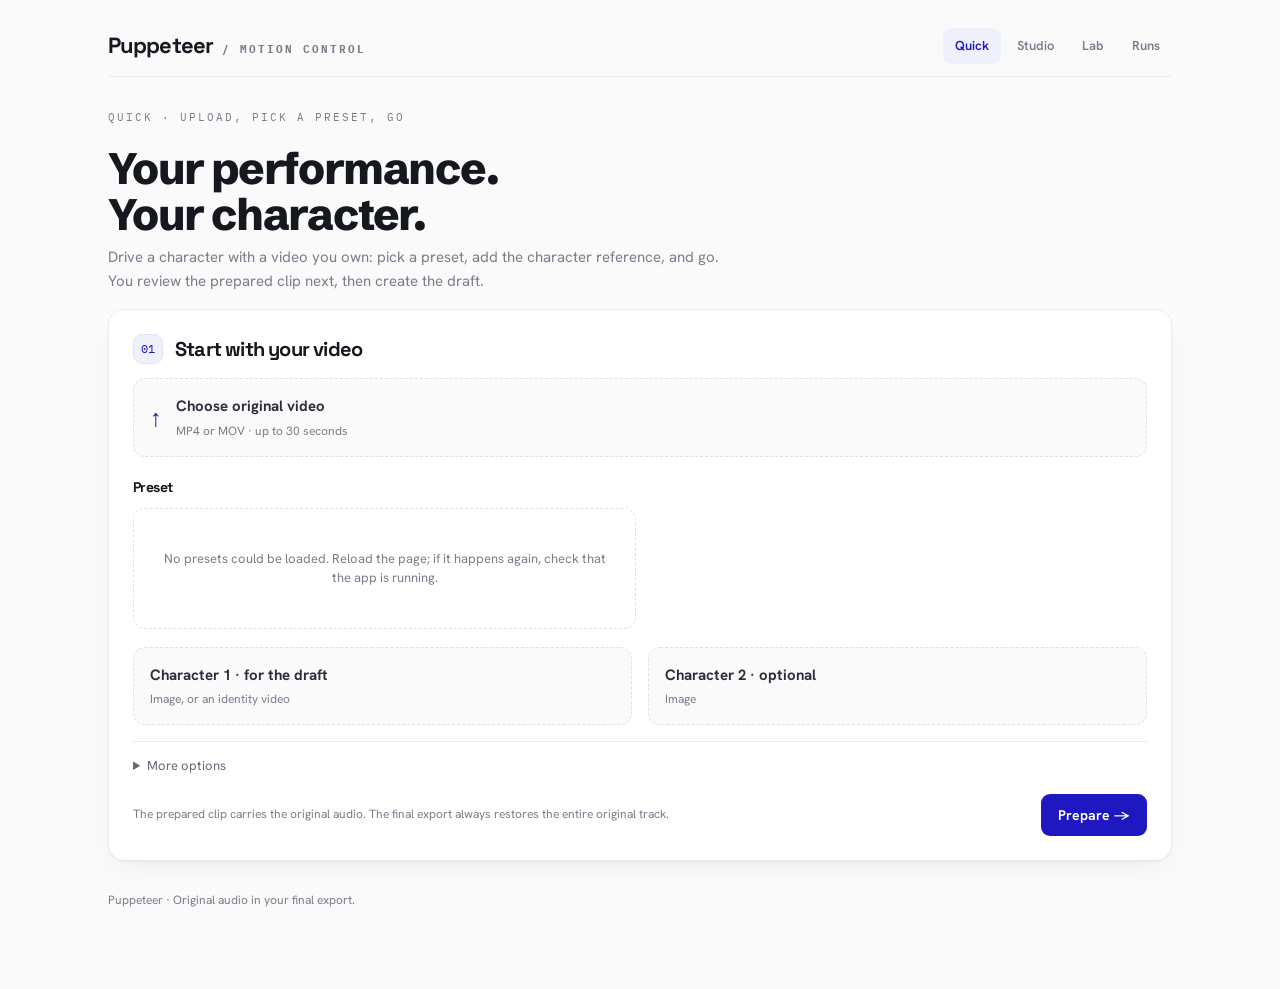
==== commit 7c0323a1: "UI: Quick, Studio and Lab views, Runs tree, presets, cost meter, bug fixes The single-file page beco" ====
--- a/static/index.html
+++ b/static/index.html
@@ -1,49 +1,225 @@
 <!doctype html>
-<html lang="en"><head><meta charset="utf-8"><meta name="viewport" content="width=device-width,initial-scale=1"><title>Puppeteer</title><style>
-@import url('https://fonts.googleapis.com/css2?family=Hanken+Grotesk:wght@400;500;600;700;800;900&family=Space+Grotesk:wght@500;600;700&family=IBM+Plex+Mono:wght@400;500&family=Schibsted+Grotesk:wght@600;700;800;900&display=swap');
-
-:root{color-scheme:dark;--bg:#101114;--card:#191a20;--line:#303139;--muted:#999ba9;--accent:#c5bdff}*{box-sizing:border-box;min-width:0}body{margin:0;background:var(--bg);color:#f4f4f7;font:15px -apple-system,BlinkMacSystemFont,"Segoe UI",sans-serif}main{max-width:1120px;margin:auto;padding:32px 28px 80px}header{display:flex;justify-content:space-between;align-items:center;padding-bottom:24px;border-bottom:1px solid var(--line)}.brand{font-size:20px;font-weight:850;letter-spacing:-1px}.eyebrow{font-size:11px;letter-spacing:2px;text-transform:uppercase;color:var(--muted)}h1{font-size:clamp(30px,4vw,46px);letter-spacing:-1.8px;margin:32px 0 10px}h2{font-size:21px;letter-spacing:-.5px;margin:0}h3{font-size:14px;margin:0 0 12px}p{color:var(--muted);line-height:1.6;margin:8px 0 20px}.steps{display:grid;grid-template-columns:repeat(4,1fr);margin:28px 0;gap:8px}.steps a{background:#1b1c22;border:1px solid var(--line);border-radius:10px;padding:14px;color:#d6d6df;text-decoration:none;font-size:13px}.steps b{color:var(--accent);margin-right:8px}.panel{padding:26px;border:1px solid var(--line);border-radius:18px;background:var(--card);margin:18px 0;scroll-margin-top:20px}.heading{display:flex;gap:14px;align-items:center;margin-bottom:18px}.number{display:grid;place-items:center;width:30px;height:30px;flex-shrink:0;border:1px solid #4a465e;border-radius:9px;color:var(--accent);font-size:12px}.badge{display:inline-block;padding:6px 10px;border-radius:6px;background:#292638;color:var(--accent);font-size:11px;letter-spacing:.5px}.row{display:flex;gap:14px;align-items:center;flex-wrap:wrap}.split{display:grid;grid-template-columns:1fr 1fr;gap:18px}.upload{display:flex;align-items:center;gap:16px;border:1px dashed #4b4b59;border-radius:12px;padding:22px;background:#14151a;cursor:pointer;position:relative;overflow:hidden}.upload:hover{border-color:var(--accent);background:#1f1d2b}.upload input{position:absolute;inset:0;opacity:0;width:100%;cursor:pointer}.upload:focus-within{outline:2px solid var(--accent)}.upload .icon{font-size:25px;color:var(--accent);flex-shrink:0}.upload strong,.upload small{display:block;overflow-wrap:anywhere}.upload small{color:var(--muted);margin-top:6px;font-size:12px}.upload img{width:62px;height:70px;object-fit:contain;background:#fff;border-radius:8px}.upload img[hidden]{display:none}button,.button{display:inline-flex;align-items:center;justify-content:center;gap:8px;background:var(--accent);border:1px solid transparent;color:#211b3a;padding:12px 18px;border-radius:9px;font:600 14px inherit;font-family:inherit;font-size:14px;font-weight:650;cursor:pointer;text-decoration:none;max-width:100%;white-space:normal;text-align:center}button:hover,.button:hover{filter:brightness(1.1)}button:disabled{opacity:.45;cursor:wait}.secondary{background:transparent;color:#dedde7;border-color:#44434f}label.field{display:grid;gap:9px;font-size:13px;color:#dedee5}input:not([type=file]),select,textarea{width:100%;font:inherit;color:#eeeef5;background:#111216;border:1px solid #3a3b46;border-radius:9px;padding:12px;outline:none}textarea{line-height:1.65;min-height:190px;resize:vertical}textarea:focus,input:focus,select:focus{border-color:var(--accent)}details{margin-top:18px;border-top:1px solid var(--line);padding-top:16px}summary{cursor:pointer;color:#b7b6c3;font-size:13px}details .split{margin-top:16px}.actions{display:flex;justify-content:space-between;align-items:center;gap:16px;flex-wrap:wrap;margin-top:20px}.hint{font-size:12px;color:var(--muted);line-height:1.6}.status{padding:16px 20px;border:1px solid #424050;border-radius:12px;background:#201e2a;display:flex;gap:12px;align-items:center;font-size:13px;line-height:1.6;overflow-wrap:anywhere}.status.error{border-color:#74494e;background:#2b1e22}.dot{width:8px;height:8px;background:var(--accent);border-radius:50%;flex-shrink:0}.tabs{display:flex;gap:6px;flex-wrap:wrap;margin-bottom:14px}.tabs button{background:transparent;color:var(--muted);padding:9px 12px;font-size:12px}.tabs button.active{background:#333042;color:#f2efff}.viewer{background:#09090c;border:1px solid #303039;border-radius:12px;overflow:hidden}video{display:block;width:100%;max-height:480px;background:#09090c}.viewer-foot{display:flex;justify-content:space-between;gap:12px;padding:14px 16px;align-items:center}.viewer-foot a{font-size:12px;color:var(--accent)}.empty{padding:48px 24px;text-align:center;color:var(--muted);font-size:13px;border:1px dashed #373740;border-radius:12px}.meta{display:flex;gap:10px;align-items:center;flex-wrap:wrap;margin-bottom:18px}.meta span{font-size:12px;color:#b7b6c3;background:#25252e;padding:8px 12px;border-radius:7px}pre{white-space:pre-wrap;overflow-wrap:anywhere;font:13px/1.7 inherit;color:#b8b7c5}.download{display:flex;gap:14px;flex-wrap:wrap;margin-top:16px}.download a{font-size:12px;color:var(--muted)}[hidden]{display:none!important}footer{margin-top:30px;color:var(--muted);font-size:12px}#upgrade-status{margin-top:12px;color:var(--accent);font-size:13px}button:focus-visible,a:focus-visible,summary:focus-visible{outline:2px solid var(--accent);outline-offset:3px}@media(max-width:640px){main{padding:20px 14px 50px}.panel{padding:18px}.split{grid-template-columns:1fr}.steps{grid-template-columns:1fr 1fr}.upload{padding:17px}h1{letter-spacing:-1px}.actions button{width:100%}.viewer-foot{flex-wrap:wrap}}
-
-:root{color-scheme:light;--bg:#fafafb;--card:#fff;--line:#ececef;--muted:#7a7e8a;--accent:#1f18c0}body{color:#2b2f3a;font-family:'Hanken Grotesk',sans-serif}h1{font-family:'Schibsted Grotesk',sans-serif;font-weight:800;color:#16181f}h2,h3,.brand{font-family:'Space Grotesk',sans-serif;color:#16181f;letter-spacing:-.04em}.eyebrow,.number,.badge{font-family:'IBM Plex Mono',monospace}.panel{border-radius:16px;box-shadow:0 1px 2px #16181f0d,0 12px 32px -12px #16181f14}.steps a{background:#fff;color:#2b2f3a}.upload{background:#fafafb;border-color:#d7d9e0}.upload:hover{background:#eef0fb;border-color:#1f18c0}.upload small{color:#7a7e8a}button,.button{background:#1f18c0;color:#fff;border-radius:8px}.secondary{background:#fff;color:#2b2f3a;border-color:#dfe2e8}.badge,.number{background:#eef0fb;color:#1f18c0;border-color:#e3e3f4}label.field{color:#2b2f3a}input:not([type=file]),select,textarea{background:#fafafb;color:#2b2f3a;border-color:#dfe2e8}.status{background:#eef0fb;border-color:#e0e1f0;color:#2b2f3a}.status.error{background:#fff3f3;border-color:#edd1d1}.tabs button{color:#7a7e8a}.tabs button.active{background:#eef0fb;color:#1f18c0}.meta span{background:#f4f4f7;color:#656977}.viewer-foot{background:#fff}.viewer{border-color:#ececef}summary,pre{color:#656977}.empty{border-color:#dfe2e8}.hero{display:flex;align-items:center;justify-content:space-between;gap:20px}header{height:64px;padding-bottom:12px}.brand{font-size:26px}@media(max-width:640px){.hero h1{font-size:30px}}.runs{display:grid;gap:6px;margin-top:12px}.runs a{display:grid;grid-template-columns:minmax(0,1fr) auto auto;gap:8px 14px;align-items:center;padding:10px 12px;border:1px solid var(--line);border-radius:10px;background:var(--card);color:inherit;text-decoration:none;font-size:13px}.runs a:hover{border-color:var(--accent)}.runs a.current{border-color:var(--accent);background:#eef0fb}.runs .state{font-family:'IBM Plex Mono',monospace;font-size:11px;letter-spacing:.5px;text-transform:uppercase;padding:4px 8px;border-radius:6px;background:#f4f4f7;color:#656977}.runs .state.done{background:#e6f4ea;color:#1e6b3a}.runs .state.error{background:#fff3f3;color:#b3261e}.runs .state.running{background:#eef0fb;color:#1f18c0}.runs .when{font-size:12px;color:var(--muted);white-space:nowrap}.runs .detail{grid-column:1/-1;font-size:12px;color:var(--muted);overflow-wrap:anywhere}.runs .id{font-family:'IBM Plex Mono',monospace;font-size:11px;color:var(--muted)}@media(max-width:420px){.steps{grid-template-columns:1fr}.runs a{grid-template-columns:minmax(0,1fr) auto}.runs .when{grid-column:1/-1}.row button,.actions .button{width:100%}.meta span{flex:1 1 auto;text-align:center}.viewer-foot{flex-direction:column;align-items:flex-start}h1{font-size:28px;letter-spacing:-.6px}.panel{padding:16px}}
-</style></head><body><main>
-<header><div class="brand">Puppeteer <span class="eyebrow">/ motion control</span></div></header>
-<div class="hero"><div><span class="eyebrow">PUPPETEER · MOTION CONTROL</span><h1>Your performance.<br>Your character.</h1><p>Drive a character with a video you own: prepare the motion clip, review it, draft, then finalize.</p></div></div>
-<nav class="steps" aria-label="Workflow"><a href="#source"><b>01</b>Upload</a><a href="#review"><b>02</b>Review input</a><a href="#draft"><b>03</b>Create draft</a><a href="#final"><b>04</b>Approve & export</a></nav>
-<div id="status" class="status" role="status"><span class="dot"></span><span id="status-text">Start by choosing your original video.</span></div>
-<section class="panel" id="runs-panel"><details id="runs-details"><summary id="runs-summary">Runs</summary><p class="hint" style="margin:10px 0 0">Every job under <code>runs/</code>, newest first. Click one to open its review and draft view; the job id stays in the page URL so a reload keeps it.</p><div class="runs" id="runs"></div></details></section><section class="panel" id="source"><div class="heading"><span class="number">01</span><h2>Start with your video</h2></div>
-<form id="form"><label class="upload"><span class="icon">↑</span><span><strong>Choose original video</strong><small data-filename>MP4 or MOV · up to 30 seconds</small></span><input aria-label="Original video" required type="file" name="video" accept="video/*"></label>
-<label class="field" style="margin-top:20px">Preparation method<select name="mode"><option value="depth">Advanced · Depth + SAM</option><option value="face_mesh">Fast · Face mesh (no depth or SAM)</option><option value="depth_mesh">Advanced + Face mesh · Depth + SAM + facial motion</option></select><span class="hint">Fast mode overlays facial motion on the original video and embeds the original audio. Both mesh options currently support one centered speaker and require face-mesh setup. Advanced + Face mesh adds facial motion over the depth composite.</span></label><details><summary>Preparation settings · depth mode only</summary><div class="split"><label class="field">Subject to replace<input name="prompt" value="person" required><span class="hint">One short noun phrase, e.g. “person” (all people) or “man in a dark suit”. Comma-separated subjects run as separate SAM jobs (each billed) and are combined.</span></label><label class="field">Depth provider<select name="provider"><option value="replicate">Replicate · Depth Anything Video</option><option value="huggingface">Hugging Face · Video Depth Anything</option><option value="replicate-chenxwh">Replicate · alternate model</option></select></label></div><p class="hint">Depth colors are preserved. Preparation runs at 24 fps, up to 960 px. Media is uploaded to the selected providers.</p></details>
-<label class="row hint" style="margin-top:16px"><input type="checkbox" name="clean_dialogue" value="true" style="width:auto"> Clean dialogue (isolate vocals with Demucs before lip-sync)</label><div class="actions"><span class="hint">The prepared clip carries the original audio by default. The final export always restores the entire original track.</span><button id="go">Prepare video →</button></div></form></section>
-<section class="panel" id="review"><div class="heading"><span class="number">02</span><h2>Review the prepared input</h2></div><p class="hint">Review the full mask or face-mesh tracking, and listen to the embedded audio before generating.</p><div id="input-empty" class="empty">Your original video and prepared previews will appear here.</div><div id="input-ready" hidden><div class="tabs" id="tabs" role="group" aria-label="Preview selection"></div><div class="viewer"><video id="input-video" controls playsinline preload="metadata"></video><div class="viewer-foot"><span id="input-caption" class="hint"></span><a id="input-download" download>Download video ↓</a></div></div><div style="margin-top:20px;padding:18px;border:1px solid #555069;border-radius:12px"><h3>Required · Review the complete input</h3><p class="hint">Depth: check the entire mask for missing areas and background spill. Fast face mesh: check face tracking, eyes, mouth and alignment across every frame. Listen to the embedded audio.</p><p id="mask-review-status" role="status">Mask review required.</p><p id="tracking-summary" class="hint" hidden></p><label class="row hint"><input type="checkbox" id="review-check" style="width:auto"> I reviewed the entire prepared clip; its mask or face mesh is correctly aligned throughout.</label><div class="row" style="margin-top:14px"><button type="button" id="approve-mask" disabled>Approve input</button><button type="button" class="secondary" id="reject-mask">Input needs fixing</button></div></div><details><summary>Audio downloads</summary><div class="download" id="audio-links"></div></details></div></section>
-<section class="panel" id="draft"><div class="heading"><span class="number">03</span><h2>Create your draft</h2></div><div class="meta"><span id="provider-label">Provider · …</span><span id="mode-label">Seedance · Edit</span><span id="draft-quality">Draft · …</span><span id="final-quality">Final · …</span></div><form id="seedance"><div class="split"><label class="upload"><img id="char1-img" alt="Character 1 reference" hidden><span><strong>Character 1 · required</strong><small data-filename>Choose character reference</small></span><input type="file" name="char1" aria-label="Character 1 reference" accept="image/png,image/jpeg,image/webp,video/mp4,video/quicktime,video/webm"></label><label class="upload"><img id="char2-img" alt="Character 2 reference" hidden><span><strong>Character 2 · optional</strong><small data-filename>Choose character reference</small></span><input type="file" name="char2" aria-label="Character 2 reference" accept="image/png,image/jpeg,image/webp"></label></div><label class="field" style="margin-top:22px">Seedance provider<select name="provider" id="provider" aria-label="Seedance provider"></select><span class="hint" id="provider-hint">Loading providers…</span></label><label class="field" style="margin-top:22px">Generation prompt<textarea name="prompt" required rows="7">@Image1 defines the character's identity only (face, hair, outfit, proportions); do not copy its pose, expression, props, background or lighting. Pose, motion, timing and lip-sync come from @Video1.</textarea></label><div class="actions"><span class="hint">Review this prompt first. Full quality is a separate approval below.</span><button id="draft-button" disabled>Create draft →</button></div></form></section>
-<section class="panel" id="final"><div class="heading"><span class="number">04</span><h2>Approve & export</h2></div><p class="hint">Every finished preview uses the entire original source audio, including voices and music.</p><div id="final-empty" class="empty">Your draft will appear here when generation finishes.</div><div id="final-ready" hidden><div class="viewer"><video id="final-video" controls playsinline preload="metadata"></video><div class="viewer-foot"><span class="badge" id="quality-label">DRAFT PREVIEW</span><a id="final-download" download>Download preview ↓</a></div></div><div class="actions"><div><h3 style="margin-bottom:4px">Happy with this draft?</h3><span class="hint" id="finalize-hint">Approve it to generate the full-resolution version.</span><br><span class="hint" id="finalize-warning" style="color:#d9a24a" hidden>Result will not be identical to the draft.</span></div><button id="upgrade" disabled>Approve & generate full resolution →</button></div><div id="upgrade-status" role="status"></div></div><details id="sent-details" hidden><summary>View submitted prompt & generation ID</summary><p class="hint" id="generation-id"></p><pre id="sent-prompt"></pre><a id="raw-link" class="hint">Download raw Seedance result</a></details><details><summary>Import a generated result manually</summary><form id="finish" style="margin-top:16px"><label class="upload"><span class="icon">↑</span><span><strong>Choose Seedance result</strong><small data-filename>We’ll restore the original source audio.</small></span><input name="video" aria-label="Seedance result" type="file" accept="video/*" required></label><div class="actions"><button class="secondary">Restore original audio</button></div></form></details></section><footer>Puppeteer · Original audio in your final export.</footer></main>
-<script>
-const $=s=>document.querySelector(s);let jobId=new URLSearchParams(location.search).get('job'),saved={},maskApproved=false,maskFingerprint="",selectedPreview="",busy=false,pollTimer;const base=()=>'/runs/'+jobId+'/';
-function status(t,error=false){$('#status-text').textContent=t;$('#status').classList.toggle('error',error)}
-let files=new Set();async function loadFiles(){try{files=new Set((await json('/jobs/'+jobId+'/files')).files)}catch(e){files=new Set()}}
-async function exists(file){return files.has(file)}
-async function json(url,options){const r=await fetch(url,options);const j=await r.json();if(!r.ok)throw Error(typeof j.detail==='string'?j.detail:'The request could not be completed.');return j}
-for(const input of document.querySelectorAll('input[type=file]'))input.onchange=()=>{const f=input.files[0];if(!f)return;input.closest('.upload').querySelector('[data-filename]').textContent=f.name;const img=input.closest('.upload').querySelector('img');if(input.name==='char1')$('#mode-label').textContent=f.type.startsWith('video/')?'Seedance · Omni reference':'Seedance · Edit';if(img&&!f.type.startsWith('video/')){img.src=URL.createObjectURL(f);img.hidden=false}};
-async function refresh(){if(!jobId)return;await loadFiles();const items=[['Prepared input','seedance-input.mp4','Prepared video with embedded audio'],['Original','original.mp4','Original video'],['Depth','depth.mp4','Exact depth colors from the model'],['Mask','mask.mp4','Full subject mask']];const present=await Promise.all(items.map(x=>exists(x[1])));$('#tabs').replaceChildren();items.forEach((x,i)=>{if(!present[i])return;const b=document.createElement('button');b.type='button';b.textContent=x[0];b.dataset.file=x[1];b.onclick=()=>{selectedPreview=x[1];document.querySelectorAll('#tabs button').forEach(t=>t.classList.remove('active'));b.classList.add('active');$('#input-video').src=base()+x[1];$('#input-caption').textContent=x[2];$('#input-download').href=base()+x[1]};$('#tabs').append(b)});if(present.some(Boolean)){$('#input-empty').hidden=true;$('#input-ready').hidden=false;([...document.querySelectorAll('#tabs button')].find(b=>b.dataset.file===selectedPreview)||$('#tabs button')).click()}const review=await json('/jobs/'+jobId+'/mask-review');maskApproved=review.approved;maskFingerprint=review.fingerprint||'';$('#mask-review-status').textContent=review.note||review.status;if(files.has('face-tracking.json')){try{const t=await json(base()+'face-tracking.json');$('#tracking-summary').textContent='Face tracking · Tracked '+t.tracked+' / Filled '+t.filled+' / Missing '+t.missing+' of '+t.frames+' frames'+(t.filled?' · Filled frames are interpolated and drawn dimmer.':'')+(t.ok?(t.warning?' · '+t.warning:''):' · '+t.message);$('#tracking-summary').style.color=t.ok?(t.warning?'#8a6d00':''):'#b3261e';$('#tracking-summary').hidden=false}catch(e){$('#tracking-summary').hidden=true}}else $('#tracking-summary').hidden=true;$('#review-check').checked=maskApproved;$('#approve-mask').disabled=true;$('#draft-button').disabled=!present[0]||busy||!maskApproved;
-$('#audio-links').replaceChildren();for(const [file,title] of [['vocals.wav','Isolated vocals'],['music.wav','Music stem']]){if(await exists(file)){const a=document.createElement('a');a.href=base()+file;a.download=file;a.textContent=title+' ↓';$('#audio-links').append(a)}}
-for(const name of ['char1','char2']){if(saved[name])continue;for(const ext of ['png','jpg','jpeg','webp','mp4','mov','webm']){const file=name+'-reference.'+ext;if(await exists(file)){saved[name]=file;const img=$('#'+name+'-img');if(!['mp4','mov','webm'].includes(ext)){img.src=base()+file;img.hidden=false;}img.closest('.upload').querySelector('small').textContent='Saved reference · click to replace';break}}}
-if(await exists('generation.json')){const g=await json(base()+'generation.json');$('#mode-label').textContent=g.mode==='multi_reference'?'Seedance · Omni reference':'Seedance · Edit';if(g.provider&&providers[g.provider]){$('#provider').value=g.provider;applyProvider(g.provider)}$('#sent-details').hidden=false;$('#generation-id').textContent=providerLabel(g.provider)+' · '+g.request_id;$('#sent-prompt').textContent=g.prompt; if(!$('#seedance textarea').dataset.loaded){$('#seedance textarea').value=g.prompt;$('#seedance textarea').dataset.loaded='true'}$('#raw-link').href=base()+'seedance-result.mp4';}
-const hd=await exists('hd/final-preview.mp4'),draft=await exists('final-preview.mp4');if(draft||hd){const url=base()+(hd?'hd/':'')+'final-preview.mp4';$('#final-empty').hidden=true;$('#final-ready').hidden=false;if($('#final-video').getAttribute('src')!==url)$('#final-video').src=url;$('#final-download').href=url;const finalRes=currentCaps().final_resolution||'full resolution';$('#quality-label').textContent=hd?finalRes.toUpperCase()+' · ORIGINAL AUDIO':'DRAFT · ORIGINAL AUDIO';$('#final-download').textContent=hd?'Download '+finalRes+' ↓':'Download draft ↓';$('#upgrade').disabled=busy||hd;}
-}
-async function watch(){clearTimeout(pollTimer);try{const j=await json('/jobs/'+jobId);busy=j.state==='running';status(j.status,j.state==='error');$('#go').disabled=busy;$('#draft-button').disabled=busy||$('#input-ready').hidden||!maskApproved; if(busy){$('#upgrade').disabled=true;pollTimer=setTimeout(watch,3000)}else{await refresh();loadRuns()}}catch(e){status(e.message,true)}}
-$('#form').onsubmit=async e=>{e.preventDefault();$('#go').disabled=true;try{status('Uploading and preparing your video…');const j=await json('/jobs',{method:'POST',body:new FormData(e.target)});location.href='/?job='+j.id}catch(e){status(e.message,true);$('#go').disabled=false}};
-$('#seedance').onsubmit=async e=>{e.preventDefault();if(!jobId)return;if(!maskApproved){status('Review and approve the mask first.',true);return}const button=$('#draft-button');button.disabled=true;try{const data=new FormData(e.target);for(const name of ['char1','char2']){if(!e.target.elements[name].files.length){if(!saved[name]){if(name==='char2'){data.delete(name);continue}throw Error("Choose Character 1's reference first.");}data.set(name,new File([await (await fetch(base()+saved[name])).blob()],saved[name]))}}status('Uploading references and creating your draft…');await json('/jobs/'+jobId+'/seedance',{method:'POST',body:data});await watch()}catch(e){status(e.message,true);button.disabled=false}};
-$('#finish').onsubmit=async e=>{e.preventDefault();if(!jobId){status('Prepare your original video first.',true);return}const b=e.target.querySelector('button');b.disabled=true;try{status('Restoring your entire original audio…');await json('/jobs/'+jobId+'/finish',{method:'POST',body:new FormData(e.target)});await refresh();status('Preview ready with original audio.')}catch(e){status(e.message,true)}finally{b.disabled=false}};
-$('#upgrade').onclick=async()=>{$('#upgrade').disabled=true;try{const j=await json('/jobs/'+jobId+'/hd',{method:'POST'});$('#upgrade-status').textContent='Generating your approved draft in '+(currentCaps().final_resolution||'full resolution')+'…';pollHD()}catch(e){$('#upgrade-status').textContent=e.message;$('#upgrade').disabled=false}};
-async function pollHD(){try{const j=await json('/jobs/'+jobId+'/hd');$('#upgrade-status').textContent=j.status;if(j.state==='running')setTimeout(pollHD,4000);else{await refresh();if(j.state==='error')$('#upgrade').disabled=false}}catch(e){$('#upgrade-status').textContent=e.message}}
-$('#review-check').onchange=()=>{$('#approve-mask').disabled=!$('#review-check').checked};
-async function saveReview(approved){try{const data=new FormData();data.set('approved',approved);data.set('fingerprint',maskFingerprint);data.set('note',approved?'Prepared input approved after full-clip visual review.':'Mask needs correction. Seedance submission is blocked.');await json('/jobs/'+jobId+'/mask-review',{method:'POST',body:data});await refresh()}catch(e){status(e.message,true)}}
-$('#approve-mask').onclick=()=>saveReview(true);$('#reject-mask').onclick=()=>saveReview(false);
-const MODES={depth:'Advanced · Depth + SAM',face_mesh:'Fast · Face mesh',depth_mesh:'Advanced + Face mesh',unknown:'Unknown mode'};
-async function loadRuns(){try{const j=await json('/jobs');const list=$('#runs');list.replaceChildren();$('#runs-summary').textContent='Runs · '+j.runs.length+(jobId?'':' · choose one or prepare a new video');$('#runs-details').open=!jobId||!j.runs.some(r=>r.id===jobId);for(const r of j.runs){const a=document.createElement('a');a.href='/?job='+r.id;if(r.id===jobId)a.classList.add('current');const title=document.createElement('span');title.textContent=(MODES[r.mode]||r.mode)+(r.final?' · final ready':r.draft?' · draft ready':r.request?' · draft submitted':r.reviewed?' · reviewed':'');const state=document.createElement('span');state.className='state '+r.state;state.textContent=r.state;const when=document.createElement('span');when.className='when';when.textContent=new Date(r.created).toLocaleString([],{dateStyle:'medium',timeStyle:'short'});const detail=document.createElement('span');detail.className='detail';detail.textContent=r.status;const id=document.createElement('span');id.className='id detail';id.textContent=r.id;a.append(title,state,when,detail,id);list.append(a)}if(!j.runs.length){const e=document.createElement('div');e.className='empty';e.textContent='No runs yet.';list.append(e)}}catch(e){$('#runs-summary').textContent='Runs · '+e.message}}
-let providers={},providerDefault='';const providerLabel=n=>(providers[n]&&providers[n].label)||n||'Provider';const currentCaps=()=>providers[$('#provider').value]||providers[providerDefault]||{};
-function applyProvider(name){const c=providers[name||$('#provider').value]||providers[providerDefault];if(!c)return;$('#provider-label').textContent='Provider · '+c.label;$('#draft-quality').textContent='Draft · '+c.draft_resolution;$('#final-quality').textContent='Final · '+c.final_resolution;$('#provider-hint').textContent=(c.configured?'':'Not configured: add its key to .env. ')+(c.needs_webhook?'Needs the cloudflared callback tunnel (or ENHANCOR_WEBHOOK_URL). ':'No webhook or tunnel needed. ')+'Hosting: '+(c.hosting==='fal_storage'?'fal storage':c.hosting)+'.';$('#upgrade').textContent=c.finalize_label||'Approve & generate full resolution →';$('#finalize-hint').textContent=c.finalize_hint||('Approve it to generate the '+c.final_resolution+' version through '+c.label+'.');$('#finalize-warning').hidden=c.finalize_identical!==false}
-async function loadProviders(){try{const j=await json('/providers');providers=j.providers;providerDefault=j.default;const sel=$('#provider');sel.replaceChildren();for(const [name,c] of Object.entries(providers)){const o=document.createElement('option');o.value=name;o.textContent=c.label+' · '+c.draft_resolution+' → '+c.final_resolution+(c.configured?'':' · not configured');o.disabled=!c.configured;sel.append(o)}const usable=(providers[providerDefault]&&providers[providerDefault].configured)?providerDefault:(Object.keys(providers).find(n=>providers[n].configured)||providerDefault);sel.value=usable;applyProvider(usable)}catch(e){$('#provider-hint').textContent=e.message}}
-$('#provider').onchange=()=>applyProvider();
-loadRuns();if(jobId){loadProviders().then(refresh).then(watch).catch(e=>status(e.message,true));fetch('/jobs/'+jobId+'/hd').then(r=>r.ok?r.json():null).then(j=>{if(j&&j.state==='running'){$('#upgrade').disabled=true;pollHD()}})}else loadProviders();
-</script></body></html>
+<html lang="en">
+<head>
+<meta charset="utf-8">
+<meta name="viewport" content="width=device-width,initial-scale=1">
+<title>Puppeteer</title>
+<link rel="stylesheet" href="https://fonts.googleapis.com/css2?family=Hanken+Grotesk:wght@400;500;600;700;800&family=Space+Grotesk:wght@500;600;700&family=IBM+Plex+Mono:wght@400;500&family=Schibsted+Grotesk:wght@600;700;800;900&display=swap">
+<link rel="stylesheet" href="/static/app.css">
+</head>
+<body>
+<main>
+  <header class="top">
+    <a class="brand" href="/" data-nav>Puppeteer <span class="eyebrow">/ motion control</span></a>
+    <nav class="views" aria-label="Depth">
+      <a href="/?view=quick" data-view="quick" data-nav>Quick</a>
+      <a href="/?view=studio" data-view="studio" data-nav>Studio</a>
+      <a href="/?view=lab" data-view="lab" data-nav>Lab</a>
+      <a href="/?view=runs" data-view="runs" data-nav>Runs</a>
+    </nav>
+  </header>
+
+  <!-- Deep links keep the old shape: '/?job=' + the run id (plus &view=quick|studio|lab) and '/?view=runs'. The app is in /static/app.js; styles in /static/app.css. -->
+  <!-- Page notices: anything that is not the status of the job in the URL (upload failures, saved presets, network trouble). -->
+  <div id="notices" class="notices" aria-live="polite"></div>
+
+  <!-- Job banner: only ever the status of the job named in the URL. -->
+  <div id="job-banner" class="status" role="status" hidden><span class="dot"></span><div class="body"><span data-text></span><span class="fix" data-fix hidden></span><div class="actions-inline" data-actions hidden></div></div></div>
+
+  <div id="view"></div>
+
+  <footer>Puppeteer · Original audio in your final export.</footer>
+</main>
+
+<!-- ============================================================ Quick -->
+<template id="tpl-quick">
+ <div>
+  <div class="hero"><div><span class="eyebrow">Quick · upload, pick a preset, go</span><h1>Your performance.<br>Your character.</h1><p>Drive a character with a video you own: pick a preset, add the character reference, and go. You review the prepared clip next, then create the draft.</p></div></div>
+  <section class="panel" id="source">
+    <div class="heading"><span class="number">01</span><h2>Start with your video</h2></div>
+    <form data-form="quick">
+      <label class="upload"><span class="icon">↑</span><span><strong>Choose original video</strong><small data-filename>MP4 or MOV · up to 30 seconds</small></span><input aria-label="Original video" required type="file" name="video" accept="video/*"></label>
+      <h3 style="margin-top:20px">Preset</h3>
+      <div class="presets" data-presets></div>
+      <div class="split" style="margin-top:18px">
+        <label class="upload"><img data-thumb alt="Character 1 reference" hidden><span><strong>Character 1 · for the draft</strong><small data-filename>Image, or an identity video</small></span><input type="file" name="char1" aria-label="Character 1 reference" accept="image/png,image/jpeg,image/webp,video/mp4,video/quicktime,video/webm"></label>
+        <label class="upload"><img data-thumb alt="Character 2 reference" hidden><span><strong>Character 2 · optional</strong><small data-filename>Image</small></span><input type="file" name="char2" aria-label="Character 2 reference" accept="image/png,image/jpeg,image/webp"></label>
+      </div>
+      <details><summary>More options</summary>
+        <div class="split">
+          <label class="field">Subject to replace<input name="prompt" value="person"><span class="hint">Depth presets only. One short noun phrase, e.g. “person” or “man in a dark suit”. Comma-separated subjects run as separate SAM jobs (each billed) and are combined.</span></label>
+          <label class="field">Depth provider<select name="provider"><option value="replicate">Replicate · Depth Anything Video</option><option value="huggingface">Hugging Face · Video Depth Anything (free quota)</option><option value="replicate-chenxwh">Replicate · alternate model</option></select></label>
+        </div>
+        <label class="check" style="margin-top:14px"><input type="checkbox" name="clean_dialogue" value="true"> Clean dialogue (isolate vocals with Demucs before lip-sync; paid)</label>
+      </details>
+      <div class="actions"><span class="hint" data-cost-hint>The prepared clip carries the original audio. The final export always restores the entire original track.</span><button type="submit" data-go>Prepare →</button></div>
+    </form>
+  </section>
+ </div>
+</template>
+
+<!-- ============================================================ Studio: new run with the legacy preparation method -->
+<template id="tpl-studio-new">
+  <section class="panel" id="studio-new">
+    <div class="heading"><span class="number">+</span><h2>Prepare a new video</h2></div>
+    <form data-form="legacy">
+      <label class="upload"><span class="icon">↑</span><span><strong>Choose original video</strong><small data-filename>MP4 or MOV · up to 30 seconds</small></span><input aria-label="Original video" required type="file" name="video" accept="video/*"></label>
+      <label class="field" style="margin-top:18px">Preparation method<select name="mode"><option value="depth">Advanced · Depth + SAM</option><option value="face_mesh">Fast · Face mesh (no depth or SAM)</option><option value="depth_mesh">Advanced + Face mesh · Depth + SAM + facial motion</option></select><span class="hint">Fast mode overlays facial motion on the original video and embeds the original audio; it needs face-mesh setup. Advanced + Face mesh adds facial motion over the depth composite and only warns about tracking gaps.</span></label>
+      <details><summary>Preparation settings · depth modes only</summary>
+        <div class="split">
+          <label class="field">Subject to replace<input name="prompt" value="person"><span class="hint">One short noun phrase. Comma-separated subjects run as separate SAM jobs (each billed) and are combined.</span></label>
+          <label class="field">Depth provider<select name="provider"><option value="replicate">Replicate · Depth Anything Video</option><option value="huggingface">Hugging Face · Video Depth Anything</option><option value="replicate-chenxwh">Replicate · alternate model</option></select></label>
+        </div>
+        <p class="hint">Depth colors are preserved. Preparation runs at 24 fps, up to 960 px. Media is uploaded to the selected providers.</p>
+      </details>
+      <label class="check" style="margin-top:14px"><input type="checkbox" name="clean_dialogue" value="true"> Clean dialogue (isolate vocals with Demucs before lip-sync)</label>
+      <div class="actions"><span class="hint" data-cost-hint>The prepared clip carries the original audio by default.</span><button type="submit" data-go>Prepare video →</button></div>
+    </form>
+  </section>
+</template>
+
+<!-- ============================================================ Run header (Quick with a job, Studio) -->
+<template id="tpl-run-head">
+  <section class="panel run-head">
+    <div class="title"><h2 data-title>Run</h2><span class="chip" data-state></span><span class="spent" data-spent>Spent so far: $0.00</span></div>
+    <div class="facts"><span data-created></span><span data-mode></span><span data-parent hidden></span><span data-changed hidden></span><span class="mono" data-id></span></div>
+    <div class="row" data-actions></div>
+    <form data-form="preset" class="row" hidden style="margin-top:6px">
+      <label class="field" style="flex:1 1 180px">Preset name<input name="name" required placeholder="e.g. Studio talking head"></label>
+      <label class="field" style="flex:2 1 240px">Description<input name="description" placeholder="One line: when to use it"></label>
+      <button type="submit" class="small">Save preset</button><button type="button" class="small secondary" data-cancel>Cancel</button>
+    </form>
+  </section>
+</template>
+
+<!-- ============================================================ Studio stage card -->
+<template id="tpl-stage-card">
+  <article class="card">
+    <div class="card-head"><span class="number" data-index></span><h3 data-label></h3><span class="chip" data-state></span><label class="toggle" data-toggle hidden><input type="checkbox" data-on> <span>on</span></label></div>
+    <div class="card-body">
+      <div class="controls">
+        <label class="field">Tool<select data-tool></select><span class="hint" data-description></span></label>
+        <div class="params" data-params></div>
+        <p class="health" data-health></p>
+        <div class="numbers" data-numbers></div>
+        <ul class="warnings" data-warnings hidden></ul>
+        <div class="line error" data-error hidden></div>
+      </div>
+      <div class="preview" data-preview></div>
+    </div>
+    <div class="card-foot"><span class="cost" data-cost></span><div class="row" data-fixes></div><button type="button" class="secondary small" data-rerun>Re-run from here</button></div>
+  </article>
+</template>
+
+<!-- ============================================================ Review panel (step 02). Agent 3: the mask wand goes into [data-review-tools]. -->
+<template id="tpl-review">
+  <section class="panel" id="review">
+    <div class="heading"><span class="number">02</span><h2>Review the prepared input</h2></div>
+    <p class="hint">Review the full mask or face-mesh tracking, and listen to the embedded audio before generating.</p>
+    <div class="status" data-progress hidden><span class="dot"></span><div class="body"><span data-text></span><span class="fix" data-fix hidden></span><div class="actions-inline" data-actions hidden></div></div></div>
+    <div class="empty" data-empty>Your original video and prepared previews will appear here.</div>
+    <div data-ready hidden>
+      <div class="tabs" data-tabs role="group" aria-label="Preview selection"></div>
+      <div class="viewer"><video data-video controls playsinline preload="metadata"></video><div class="viewer-foot"><span class="hint" data-caption></span><a data-download download>Download video ↓</a></div></div>
+      <div data-review-tools></div>
+      <div class="review-box">
+        <h3>Required · Review the complete input</h3>
+        <p class="hint">Depth: check the entire mask for missing areas and background spill. Face mesh: check face tracking, eyes, mouth and alignment across every frame. Listen to the embedded audio.</p>
+        <p class="line" data-review-status role="status"></p>
+        <p class="line" data-tracking hidden></p>
+        <label class="check"><input type="checkbox" data-check> I reviewed the entire prepared clip; its mask or face mesh is correctly aligned throughout.</label>
+        <div class="row" style="margin-top:12px"><button type="button" data-approve disabled>Approve input</button><button type="button" class="secondary" data-reject>Input needs fixing</button></div>
+      </div>
+      <details><summary>Audio downloads</summary><div class="download" data-audio></div></details>
+    </div>
+  </section>
+</template>
+
+<!-- ============================================================ Draft panel (step 03) -->
+<template id="tpl-draft">
+  <section class="panel" id="draft">
+    <div class="heading"><span class="number">03</span><h2>Create your draft</h2></div>
+    <div class="meta"><span data-provider-label>Provider · …</span><span data-mode-label>Seedance · Edit</span><span data-draft-quality>Draft · …</span><span data-final-quality>Final · …</span></div>
+    <form data-form="seedance">
+      <div class="split">
+        <label class="upload"><img data-thumb alt="Character 1 reference" hidden><span><strong>Character 1 · required</strong><small data-filename>Choose character reference</small></span><input type="file" name="char1" aria-label="Character 1 reference" accept="image/png,image/jpeg,image/webp,video/mp4,video/quicktime,video/webm"></label>
+        <label class="upload"><img data-thumb alt="Character 2 reference" hidden><span><strong>Character 2 · optional</strong><small data-filename>Choose character reference</small></span><input type="file" name="char2" aria-label="Character 2 reference" accept="image/png,image/jpeg,image/webp"></label>
+      </div>
+      <label class="field" style="margin-top:20px">Seedance provider<select name="provider" aria-label="Seedance provider"></select><span class="hint" data-provider-hint>Loading providers…</span></label>
+      <label class="field" style="margin-top:20px">Generation prompt<textarea name="prompt" required rows="7"></textarea></label>
+      <div class="actions"><span class="hint">Review this prompt first. Full quality is a separate approval below.</span><button type="submit" data-draft-button disabled>Create draft →</button></div>
+    </form>
+  </section>
+</template>
+
+<!-- ============================================================ Final panel (step 04) -->
+<template id="tpl-final">
+  <section class="panel" id="final">
+    <div class="heading"><span class="number">04</span><h2>Approve &amp; export</h2></div>
+    <p class="hint">Every finished preview uses the entire original source audio, including voices and music.</p>
+    <div class="empty" data-empty>Your draft will appear here when generation finishes.</div>
+    <div data-ready hidden>
+      <div class="viewer"><video data-video controls playsinline preload="metadata"></video><div class="viewer-foot"><span class="badge" data-quality>DRAFT PREVIEW</span><a data-download download>Download preview ↓</a></div></div>
+      <div class="actions"><div><h3 style="margin-bottom:4px">Happy with this draft?</h3><span class="hint" data-finalize-hint>Approve it to generate the full-resolution version.</span><br><span class="hint" data-finalize-warning style="color:#d9a24a" hidden>Result will not be identical to the draft.</span></div><button type="button" data-upgrade disabled>Approve &amp; generate full resolution →</button></div>
+      <div class="line" data-upgrade-status role="status" hidden></div>
+    </div>
+    <details data-sent hidden><summary>View submitted prompt &amp; generation ID</summary><p class="hint" data-generation-id></p><pre data-sent-prompt></pre><a data-raw-link class="hint">Download raw Seedance result</a></details>
+    <details><summary>Import a generated result manually</summary>
+      <form data-form="finish" style="margin-top:14px"><label class="upload"><span class="icon">↑</span><span><strong>Choose Seedance result</strong><small data-filename>We’ll restore the original source audio.</small></span><input name="video" aria-label="Seedance result" type="file" accept="video/*" required></label><div class="actions"><button class="secondary" type="submit">Restore original audio</button></div></form>
+    </details>
+  </section>
+</template>
+
+<!-- ============================================================ Lab -->
+<template id="tpl-lab">
+  <section class="panel" id="lab">
+    <div class="heading"><span class="number">A/B</span><h2>Lab · compare runs side by side</h2></div>
+    <p class="hint">Pick two to four runs or branches, choose which output to compare, and play them in sync. Your pick is saved per comparison.</p>
+    <div class="split">
+      <div><h3>Runs to compare <span class="hint" data-count>(0 of 4)</span></h3><div class="lab-picker" data-picker></div></div>
+      <div><label class="field">Output to compare<select data-stage></select></label><label class="field" style="margin-top:12px">Note for your pick (optional)<input data-note placeholder="e.g. B keeps the hands"></label></div>
+    </div>
+    <div class="lab-controls" data-controls hidden>
+      <button type="button" class="small" data-play>Play</button>
+      <span class="row speed"><button type="button" class="small secondary active" data-speed="1">1×</button><button type="button" class="small secondary" data-speed="0.25">0.25×</button></span>
+      <input type="range" min="0" max="1000" value="0" step="1" data-scrub aria-label="Position">
+      <span class="time" data-time>0.00 / 0.00 s</span>
+    </div>
+    <div class="tiles" data-tiles></div>
+    <div class="empty" data-empty>Choose at least two runs above.</div>
+  </section>
+</template>
+
+<template id="tpl-lab-tile">
+  <article class="tile">
+    <div class="row"><span class="letter" data-letter>A</span><strong data-name class="wrap"></strong><span class="chip" data-state></span></div>
+    <span class="mono" data-id></span>
+    <video data-video playsinline preload="metadata" muted></video>
+    <div class="empty" data-missing hidden></div>
+    <ul class="diff" data-diff></ul>
+    <div class="numbers" data-numbers></div>
+    <div class="row"><button type="button" class="small secondary" data-pick>Pick this one</button><span class="hint" data-picked hidden>Your pick</span><a class="hint" data-open>Open in Studio</a></div>
+  </article>
+</template>
+
+<!-- ============================================================ Runs page -->
+<template id="tpl-runs">
+  <section class="panel" id="runs">
+    <div class="heading"><span class="number">≡</span><h2 data-title>Runs</h2></div>
+    <div class="runs-tools"><label class="toggle"><input type="checkbox" data-flat> flat list</label><span class="hint">Every job under <code>runs/</code>. Branches sit under the run they were made from, newest roots first. Open a run in Studio, or add it to the Lab to compare.</span><a class="button small" data-open-lab hidden>Open Lab</a></div>
+    <div class="runs" data-list></div>
+  </section>
+</template>
+
+<template id="tpl-run-row">
+  <div class="run-row">
+    <span class="name"><span class="branch" data-branch hidden>└</span><a data-title data-nav></a> <span class="chip" data-state></span></span>
+    <span class="when" data-when></span>
+    <span class="detail" data-changed></span>
+    <span class="links"><span class="cost" data-spent></span><a data-studio data-nav>Open in Studio</a><a data-quick data-nav>Quick view</a><button type="button" class="linkish small" data-lab>Add to Lab</button></span>
+  </div>
+</template>
+
+<script type="module" src="/static/app.js"></script>
+</body>
+</html>
--- a/static/app.css
+++ b/static/app.css
@@ -0,0 +1,234 @@
+/* Puppeteer UI: light theme, the same fonts, colours and card look as before. Layout works from 380 px up. */
+
+:root{
+  color-scheme:light;
+  --bg:#fafafb;--card:#fff;--line:#ececef;--line-strong:#dfe2e8;--muted:#7a7e8a;--text:#2b2f3a;--heading:#16181f;
+  --accent:#1f18c0;--accent-soft:#eef0fb;--accent-line:#e0e1f0;
+  --ok:#1e6b3a;--ok-bg:#e6f4ea;--warn:#8a6d00;--warn-bg:#fff6e0;--err:#b3261e;--err-bg:#fff3f3;--err-line:#edd1d1;
+  --mono:'IBM Plex Mono',ui-monospace,SFMono-Regular,Menlo,monospace;
+  --sans:'Hanken Grotesk',-apple-system,BlinkMacSystemFont,"Segoe UI",sans-serif;
+  --display:'Space Grotesk',var(--sans);--hero:'Schibsted Grotesk',var(--sans);
+}
+*{box-sizing:border-box;min-width:0}
+html,body{max-width:100%;overflow-x:hidden}
+body{margin:0;background:var(--bg);color:var(--text);font:15px/1.5 var(--sans)}
+main{max-width:1120px;margin:auto;padding:20px 16px 80px}
+@media(min-width:720px){main{padding:28px 28px 80px}}
+h1{font-family:var(--hero);font-weight:800;color:var(--heading);font-size:clamp(26px,4vw,44px);letter-spacing:-1.2px;margin:18px 0 8px;line-height:1.05}
+h2,h3,.brand{font-family:var(--display);color:var(--heading);letter-spacing:-.04em}
+h2{font-size:20px;margin:0}
+h3{font-size:14px;margin:0 0 10px}
+p{color:var(--muted);line-height:1.6;margin:8px 0 16px}
+a{color:var(--accent)}
+code{font-family:var(--mono);font-size:12px;background:#f4f4f7;padding:1px 5px;border-radius:5px}
+.eyebrow,.number,.badge,.mono{font-family:var(--mono)}
+.eyebrow{font-size:11px;letter-spacing:2px;text-transform:uppercase;color:var(--muted)}
+.mono{font-size:11px;color:var(--muted);overflow-wrap:anywhere}
+[hidden]{display:none!important}
+.hint{font-size:12px;color:var(--muted);line-height:1.6}
+.wrap{overflow-wrap:anywhere}
+
+/* header + view switch */
+header.top{display:flex;justify-content:space-between;align-items:center;gap:12px;flex-wrap:wrap;padding-bottom:12px;border-bottom:1px solid var(--line)}
+.brand{font-size:22px;font-weight:700;text-decoration:none;color:var(--heading)}
+.brand .eyebrow{margin-left:4px}
+nav.views{display:flex;gap:4px;flex-wrap:wrap}
+nav.views a{display:inline-block;padding:8px 12px;border-radius:8px;font-size:13px;font-weight:600;color:var(--muted);text-decoration:none}
+nav.views a:hover{background:var(--accent-soft);color:var(--accent)}
+nav.views a.active{background:var(--accent-soft);color:var(--accent)}
+.hero p{max-width:620px}
+
+/* notices (page-level) and the job banner (bound to the job in the URL) */
+.notices{display:grid;gap:8px;margin:14px 0}
+.status,.notice{padding:14px 16px;border:1px solid var(--accent-line);border-radius:12px;background:var(--accent-soft);display:flex;gap:12px;align-items:flex-start;font-size:13px;line-height:1.6;overflow-wrap:anywhere}
+.status .body,.notice .body{flex:1 1 auto;min-width:0}
+.status.error,.notice.error{border-color:var(--err-line);background:var(--err-bg)}
+.status.done{background:var(--ok-bg);border-color:#cfe6d6}
+.status.warn,.notice.warn{background:var(--warn-bg);border-color:#efdfae}
+.status .dot{width:8px;height:8px;margin-top:8px;background:var(--accent);border-radius:50%;flex-shrink:0}
+.status.running .dot{animation:pulse 1.2s infinite}
+.status.error .dot{background:var(--err)}
+.status.done .dot{background:var(--ok)}
+@keyframes pulse{0%,100%{opacity:1}50%{opacity:.25}}
+.fix{display:block;margin-top:4px;color:var(--muted)}
+.notice .close{background:transparent;color:var(--muted);border:0;padding:0 4px;font-size:18px;line-height:1;cursor:pointer}
+.actions-inline{display:flex;gap:8px;flex-wrap:wrap;margin-top:8px}
+
+/* panels */
+.panel{padding:18px;border:1px solid var(--line);border-radius:16px;background:var(--card);margin:16px 0;scroll-margin-top:20px;box-shadow:0 1px 2px #16181f0d,0 12px 32px -12px #16181f14}
+@media(min-width:720px){.panel{padding:24px}}
+.heading{display:flex;gap:12px;align-items:center;margin-bottom:14px;flex-wrap:wrap}
+.number{display:grid;place-items:center;width:30px;height:30px;flex-shrink:0;border:1px solid #e3e3f4;border-radius:9px;color:var(--accent);background:var(--accent-soft);font-size:12px}
+.badge{display:inline-block;padding:5px 9px;border-radius:6px;background:var(--accent-soft);color:var(--accent);font-size:11px;letter-spacing:.5px;border:1px solid #e3e3f4}
+.badge.paid{background:var(--warn-bg);color:var(--warn);border-color:#efdfae}
+.badge.experimental{background:#f4f4f7;color:var(--muted);border-color:var(--line-strong)}
+.row{display:flex;gap:12px;align-items:center;flex-wrap:wrap}
+.split{display:grid;grid-template-columns:1fr;gap:16px}
+@media(min-width:720px){.split{grid-template-columns:1fr 1fr}}
+.steps{display:grid;grid-template-columns:1fr;margin:20px 0;gap:8px}
+@media(min-width:460px){.steps{grid-template-columns:1fr 1fr}}
+@media(min-width:900px){.steps{grid-template-columns:repeat(4,1fr)}}
+.steps a{background:#fff;border:1px solid var(--line);border-radius:10px;padding:12px 14px;color:var(--text);text-decoration:none;font-size:13px}
+.steps b{color:var(--accent);margin-right:8px}
+
+/* forms */
+label.field{display:grid;gap:7px;font-size:13px;color:var(--text)}
+input:not([type=file]):not([type=checkbox]):not([type=radio]):not([type=range]),select,textarea{width:100%;font:inherit;color:var(--text);background:#fafafb;border:1px solid var(--line-strong);border-radius:9px;padding:11px 12px;outline:none;max-width:100%}
+textarea{line-height:1.6;min-height:150px;resize:vertical}
+textarea:focus,input:focus,select:focus{border-color:var(--accent)}
+input[type=checkbox]{width:16px;height:16px;accent-color:var(--accent);flex-shrink:0}
+label.check{display:flex;gap:10px;align-items:flex-start;font-size:13px;cursor:pointer}
+.upload{display:flex;align-items:center;gap:14px;border:1px dashed var(--line-strong);border-radius:12px;padding:16px;background:#fafafb;cursor:pointer;position:relative;overflow:hidden}
+.upload:hover{border-color:var(--accent);background:var(--accent-soft)}
+.upload input{position:absolute;inset:0;opacity:0;width:100%;cursor:pointer}
+.upload:focus-within{outline:2px solid var(--accent)}
+.upload .icon{font-size:24px;color:var(--accent);flex-shrink:0}
+.upload strong,.upload small{display:block;overflow-wrap:anywhere}
+.upload small{color:var(--muted);margin-top:4px;font-size:12px}
+.upload img{width:56px;height:64px;object-fit:contain;background:#fff;border-radius:8px;flex-shrink:0}
+button,.button{display:inline-flex;align-items:center;justify-content:center;gap:8px;background:var(--accent);border:1px solid transparent;color:#fff;padding:11px 16px;border-radius:9px;font:650 14px var(--sans);cursor:pointer;text-decoration:none;max-width:100%;white-space:normal;text-align:center}
+button:hover,.button:hover{filter:brightness(1.1)}
+button:disabled{opacity:.45;cursor:not-allowed;filter:none}
+.secondary{background:#fff;color:var(--text);border-color:var(--line-strong)}
+.small{padding:7px 11px;font-size:12px}
+.linkish{background:transparent;color:var(--accent);border:0;padding:4px 6px;font-weight:600}
+.danger{background:#fff;color:var(--err);border-color:var(--err-line)}
+button:focus-visible,a:focus-visible,summary:focus-visible{outline:2px solid var(--accent);outline-offset:3px}
+details{margin-top:16px;border-top:1px solid var(--line);padding-top:14px}
+summary{cursor:pointer;color:#656977;font-size:13px}
+details .split{margin-top:14px}
+.actions{display:flex;justify-content:space-between;align-items:center;gap:14px;flex-wrap:wrap;margin-top:18px}
+@media(max-width:460px){.actions button,.actions .button{width:100%}}
+.cost{font-family:var(--mono);font-size:12px;color:var(--muted)}
+.cost.paid{color:var(--warn)}
+
+/* preview tabs + viewer */
+.tabs{display:flex;gap:6px;flex-wrap:wrap;margin-bottom:12px}
+.tabs button{background:transparent;color:var(--muted);padding:8px 11px;font-size:12px;border-color:transparent}
+.tabs button.active{background:var(--accent-soft);color:var(--accent)}
+.viewer{background:#09090c;border:1px solid var(--line);border-radius:12px;overflow:hidden}
+video,audio{display:block;width:100%;max-width:100%}
+video{max-height:480px;background:#09090c}
+.viewer-foot{display:flex;justify-content:space-between;gap:10px;padding:12px 14px;align-items:center;flex-wrap:wrap;background:#fff}
+.viewer-foot a{font-size:12px}
+.empty{padding:40px 20px;text-align:center;color:var(--muted);font-size:13px;border:1px dashed var(--line-strong);border-radius:12px}
+.meta{display:flex;gap:8px;align-items:center;flex-wrap:wrap;margin-bottom:14px}
+.meta span{font-size:12px;color:#656977;background:#f4f4f7;padding:7px 11px;border-radius:7px;overflow-wrap:anywhere}
+pre{white-space:pre-wrap;overflow-wrap:anywhere;font:13px/1.7 var(--sans);color:#656977;margin:8px 0}
+.download{display:flex;gap:14px;flex-wrap:wrap;margin-top:14px}
+.download a{font-size:12px;color:var(--muted)}
+.review-box{margin-top:18px;padding:16px;border:1px solid var(--line-strong);border-radius:12px}
+.line{font-size:13px;line-height:1.6;padding:10px 12px;border-radius:9px;background:#f4f4f7;margin:8px 0}
+.line.ok{background:var(--ok-bg);color:var(--ok)}
+.line.warn{background:var(--warn-bg);color:var(--warn)}
+.line.error{background:var(--err-bg);color:var(--err)}
+.line.info{background:var(--accent-soft);color:var(--accent)}
+
+/* chips */
+.chip{font-family:var(--mono);font-size:11px;letter-spacing:.5px;text-transform:uppercase;padding:4px 8px;border-radius:6px;background:#f4f4f7;color:#656977;white-space:nowrap}
+.chip.done,.chip.cached{background:var(--ok-bg);color:var(--ok)}
+.chip.error,.chip.failed{background:var(--err-bg);color:var(--err)}
+.chip.running,.chip.preparing,.chip.created{background:var(--accent-soft);color:var(--accent)}
+.chip.off,.chip.missing,.chip.unknown,.chip.pending{background:#f4f4f7;color:#656977}
+.chip.warn{background:var(--warn-bg);color:var(--warn)}
+
+/* run header (Studio / Quick with a job) */
+.run-head{display:grid;gap:10px}
+.run-head .title{display:flex;gap:10px;align-items:center;flex-wrap:wrap}
+.run-head .facts{display:flex;gap:6px 14px;flex-wrap:wrap;font-size:12px;color:var(--muted)}
+.run-head .facts b{color:var(--text);font-weight:600}
+.spent{font-family:var(--mono);font-size:12px;color:var(--text);background:#f4f4f7;padding:6px 10px;border-radius:7px}
+
+/* Quick preset picker */
+.presets{display:grid;gap:8px;grid-template-columns:1fr}
+@media(min-width:640px){.presets{grid-template-columns:1fr 1fr}}
+.preset{display:flex;gap:10px;align-items:flex-start;padding:12px;border:1px solid var(--line-strong);border-radius:12px;cursor:pointer;background:#fff}
+.preset:has(input:checked){border-color:var(--accent);background:var(--accent-soft)}
+.preset input{margin-top:3px}
+.preset strong{display:block;font-size:14px}
+.preset small{display:block;color:var(--muted);font-size:12px;line-height:1.5;margin-top:2px}
+.preset .cost{margin-top:4px;display:block}
+
+/* Studio stage cards */
+.rack{display:grid;gap:12px}
+.card{border:1px solid var(--line);border-radius:14px;background:var(--card);padding:16px;display:grid;gap:12px;scroll-margin-top:16px}
+.card.error{border-color:var(--err-line)}
+.card.running{border-color:var(--accent-line)}
+.card-head{display:flex;gap:10px;align-items:center;flex-wrap:wrap}
+.card-head h3{margin:0;font-size:15px;flex:1 1 auto}
+.card-body{display:grid;gap:12px;grid-template-columns:1fr}
+@media(min-width:820px){.card-body{grid-template-columns:minmax(0,1.1fr) minmax(0,1fr)}}
+.card .controls{display:grid;gap:10px}
+.card .params{display:grid;gap:8px}
+.card .params label.field{font-size:12px}
+.card .params .hint{font-size:11px}
+.card .preview{display:grid;gap:8px;align-content:start}
+.card .preview video,.card .preview img{border-radius:10px;border:1px solid var(--line);max-height:260px;object-fit:contain;background:#09090c}
+.card .preview .empty{padding:26px 12px}
+.numbers{display:flex;gap:6px 12px;flex-wrap:wrap;font-family:var(--mono);font-size:11px;color:var(--muted)}
+.numbers span{background:#f4f4f7;padding:4px 8px;border-radius:6px}
+.health{font-size:13px;line-height:1.6}
+.warnings{margin:0;padding-left:18px;font-size:12px;color:var(--warn);line-height:1.6}
+.card-foot{display:flex;gap:8px;align-items:center;flex-wrap:wrap;justify-content:space-between}
+.card-foot .cost{flex:1 1 160px}
+.toggle{display:inline-flex;gap:8px;align-items:center;font-size:12px;color:var(--muted);cursor:pointer}
+
+/* Lab */
+.lab-picker{display:grid;gap:6px;max-height:200px;overflow:auto;border:1px solid var(--line);border-radius:12px;padding:8px}
+.lab-picker label{display:grid;grid-template-columns:auto minmax(0,1fr);gap:8px;align-items:start;padding:6px 8px;border-radius:8px;font-size:12px;cursor:pointer}
+.lab-picker label:hover{background:var(--accent-soft)}
+.lab-picker .sub{color:var(--muted);display:block;overflow-wrap:anywhere}
+.lab-controls{display:flex;gap:8px;align-items:center;flex-wrap:wrap;margin:14px 0;position:sticky;top:0;z-index:2;background:var(--card);padding:8px 0;border-bottom:1px solid var(--line)}
+.lab-controls input[type=range]{flex:1 1 160px;min-width:120px;accent-color:var(--accent)}
+.lab-controls .time{font-family:var(--mono);font-size:12px;color:var(--muted);min-width:90px}
+.speed button.active{background:var(--accent);color:#fff;border-color:transparent}
+.tiles{display:grid;gap:12px;grid-template-columns:1fr}
+@media(min-width:720px){.tiles{grid-template-columns:repeat(2,minmax(0,1fr))}}
+.tile{border:1px solid var(--line);border-radius:14px;background:#fff;padding:12px;display:grid;gap:10px;align-content:start}
+.tile.picked{border-color:var(--accent);box-shadow:0 0 0 2px var(--accent-soft)}
+.tile .letter{font-family:var(--mono);font-size:12px;color:var(--accent);background:var(--accent-soft);padding:3px 8px;border-radius:6px}
+.tile video{border-radius:10px;max-height:300px}
+.tile .diff{margin:0;padding-left:18px;font-size:12px;color:var(--text);line-height:1.6}
+.tile .diff li.same{color:var(--muted)}
+.tile .empty{padding:30px 12px}
+
+/* Runs page */
+.runs-tools{display:flex;gap:8px;align-items:center;flex-wrap:wrap;margin-bottom:12px}
+.runs{display:grid;gap:6px;margin-top:8px}
+.run-row{display:grid;grid-template-columns:minmax(0,1fr) auto;gap:6px 12px;align-items:center;padding:10px 12px;border:1px solid var(--line);border-radius:10px;background:var(--card);font-size:13px}
+.run-row.current{border-color:var(--accent);background:var(--accent-soft)}
+.run-row .name{font-weight:600;overflow-wrap:anywhere}
+.run-row .when{font-size:12px;color:var(--muted);white-space:nowrap}
+.run-row .detail{grid-column:1/-1;font-size:12px;color:var(--muted);overflow-wrap:anywhere}
+.run-row .links{grid-column:1/-1;display:flex;gap:4px 10px;flex-wrap:wrap;font-size:12px}
+.run-row .links a,.run-row .links button{font-size:12px}
+.run-row .branch{font-family:var(--mono);color:var(--muted);margin-right:4px}
+.runs a.flat{display:grid;grid-template-columns:minmax(0,1fr) auto;gap:6px 12px;align-items:center;padding:10px 12px;border:1px solid var(--line);border-radius:10px;background:var(--card);color:inherit;text-decoration:none;font-size:13px}
+.runs a.flat:hover{border-color:var(--accent)}
+.runs a.flat .when{font-size:12px;color:var(--muted)}
+.runs a.flat .detail{grid-column:1/-1;font-size:12px;color:var(--muted);overflow-wrap:anywhere}
+
+footer{margin-top:30px;color:var(--muted);font-size:12px}
+.sr-only{position:absolute;width:1px;height:1px;overflow:hidden;clip:rect(0 0 0 0)}
+
+/* Mask wand (review panel): a canvas overlay on the rendered video box, a small toolbar under the video */
+.viewer{position:relative}
+.wand{margin-top:12px;display:grid;gap:8px}
+.wand-head{display:flex;gap:10px;align-items:center;flex-wrap:wrap}
+.wand-bar{display:grid;gap:8px;padding:12px;border:1px solid var(--line-strong);border-radius:12px;background:#fafafb}
+.wand-row{display:flex;gap:8px;align-items:center;flex-wrap:wrap}
+.wand-row .field{display:flex;gap:8px;align-items:center;flex:1 1 220px}
+.wand-row .field select{flex:1 1 auto;min-width:0;padding:7px 10px}
+.wand-frame-label{flex:1 1 160px;color:var(--text)}
+.wand-inline{display:inline-flex;gap:6px;align-items:center;font-size:12px;color:var(--muted)}
+.wand-inline input[type=range]{width:110px;accent-color:var(--accent)}
+.wand-info{margin:0}
+.wand-actions{justify-content:flex-end}
+.wand-actions .hint{flex:1 1 140px}
+.wand-overlay{position:absolute;z-index:3;overflow:hidden;touch-action:none}
+.wand-overlay img{position:absolute;inset:0;width:100%;height:100%;display:block;pointer-events:none;user-select:none}
+.wand-overlay canvas{position:absolute;inset:0;width:100%;height:100%;cursor:crosshair;display:block}
+.checklist{margin:0;padding-left:18px;font-size:12px;line-height:1.6;color:var(--text)}
+.checklist.fixes li{color:var(--ok)}
+.checklist.advice li{color:var(--warn)}
+.checklist-title{font-size:11px;letter-spacing:1px;text-transform:uppercase;color:var(--muted);margin:4px 0 2px;font-family:var(--mono)}
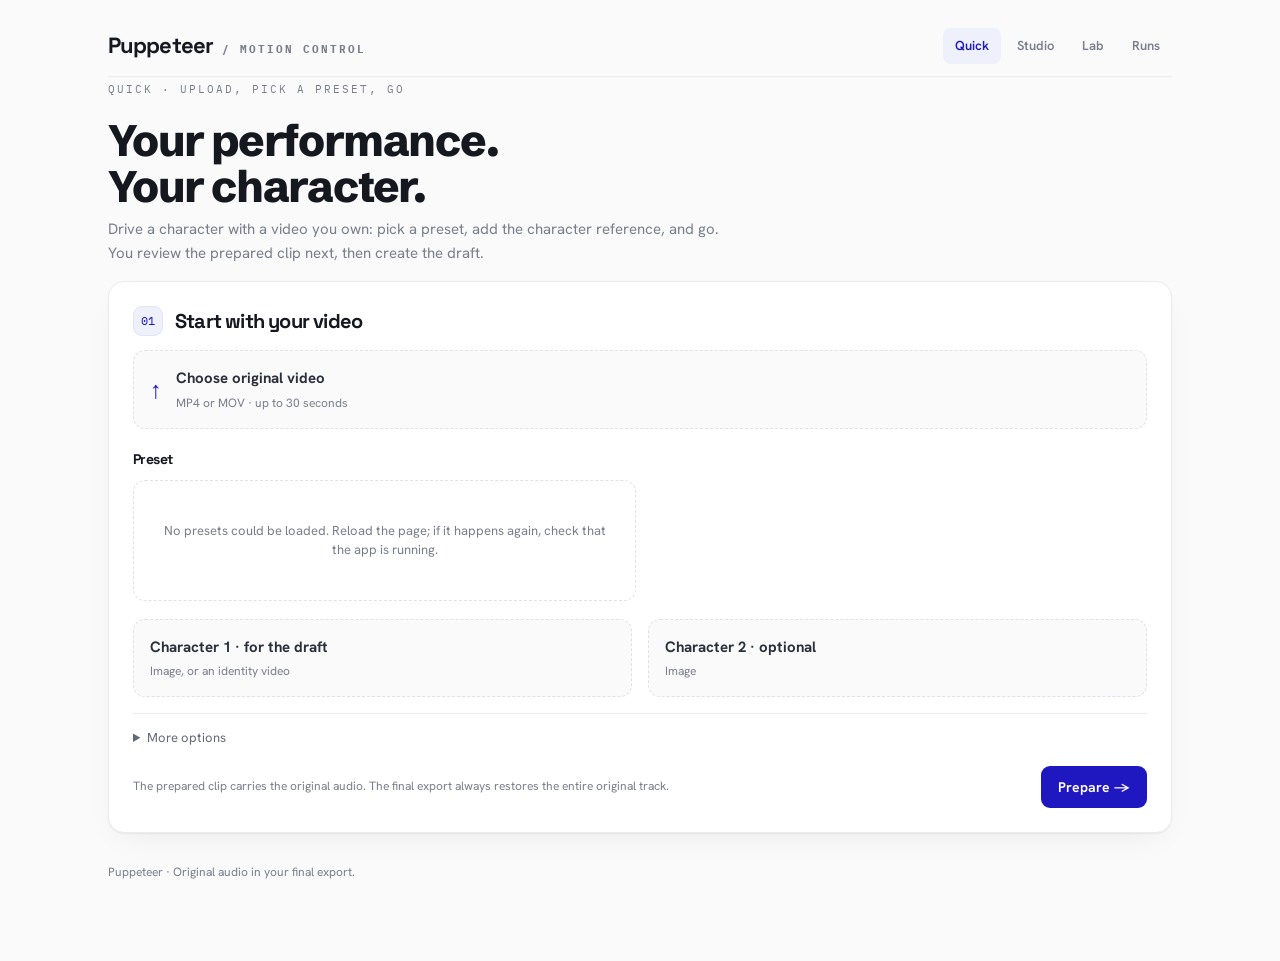
==== commit b2cc11b7: "Export kit: target presets, README, transparent face mesh, edits saved first; start.command stages/e" ====
--- a/static/index.html
+++ b/static/index.html
@@ -111,7 +111,7 @@
   </article>
 </template>
 
-<!-- ============================================================ Review panel (step 02). Agent 3: the mask wand goes into [data-review-tools]. -->
+<!-- ============================================================ Review panel (step 02). The timeline editor (tpl-editor) mounts into [data-editor]; the old mask wand goes into [data-review-tools]. -->
 <template id="tpl-review">
   <section class="panel" id="review">
     <div class="heading"><span class="number">02</span><h2>Review the prepared input</h2></div>
@@ -119,8 +119,7 @@
     <div class="status" data-progress hidden><span class="dot"></span><div class="body"><span data-text></span><span class="fix" data-fix hidden></span><div class="actions-inline" data-actions hidden></div></div></div>
     <div class="empty" data-empty>Your original video and prepared previews will appear here.</div>
     <div data-ready hidden>
-      <div class="tabs" data-tabs role="group" aria-label="Preview selection"></div>
-      <div class="viewer"><video data-video controls playsinline preload="metadata"></video><div class="viewer-foot"><span class="hint" data-caption></span><a data-download download>Download video ↓</a></div></div>
+      <div data-editor></div>
       <div data-review-tools></div>
       <div class="review-box">
         <h3>Required · Review the complete input</h3>
@@ -133,6 +132,21 @@
       <details><summary>Audio downloads</summary><div class="download" data-audio></div></details>
     </div>
   </section>
+</template>
+
+<!-- ============================================================ Timeline editor (inside the review panel; static/editor.js) -->
+<template id="tpl-editor">
+  <div class="editor">
+    <div class="tabs" data-tabs role="group" aria-label="Preview selection"></div>
+    <div class="viewer editor-viewer">
+      <div class="stage-view" data-stage></div>
+      <div class="transport" data-transport></div>
+      <div class="viewer-foot"><span class="hint" data-caption></span><a data-download download>Download video ↓</a></div>
+    </div>
+    <div class="timeline-box" data-timeline></div>
+    <div class="track-panel" data-track-panel></div>
+    <div class="savebar" data-savebar role="region" aria-label="Pending edits"></div>
+  </div>
 </template>
 
 <!-- ============================================================ Draft panel (step 03) -->
@@ -187,6 +201,23 @@
     </div>
     <div class="tiles" data-tiles></div>
     <div class="empty" data-empty>Choose at least two runs above.</div>
+<!-- ============================================================ Export kit (inside the step 04 panel; static/export.js) -->
+<template id="tpl-export">
+  <div class="export" id="export">
+    <h3>Export kit <span class="hint">· free, runs locally</span></h3>
+    <p class="hint">Everything you prepared and edited, packed for the tool you take it to. Pending timeline edits are saved first as one new version, so every export includes them.</p>
+    <div class="row"><label class="field" style="flex:1 1 260px">Target<select data-preset aria-label="Export target"></select></label></div>
+    <p class="line info" data-what>What's in it: …</p>
+    <div class="export-items" data-items></div>
+    <div class="row" data-formats></div>
+    <p class="line" data-pending hidden></p>
+    <div class="actions"><span class="hint" data-hint>Free, runs locally.</span><button type="button" data-export disabled>Export · free, local</button></div>
+    <div class="line info" data-progress role="status" hidden></div>
+    <div class="export-result" data-result hidden></div>
+    <details data-earlier-box hidden><summary>Earlier exports</summary><div class="export-list" data-earlier></div></details>
+  </div>
+</template>
+
   </section>
 </template>
 
--- a/static/app.css
+++ b/static/app.css
@@ -39,7 +39,12 @@
 .hero p{max-width:620px}
 
 /* notices (page-level) and the job banner (bound to the job in the URL) */
-.notices{display:grid;gap:8px;margin:14px 0}
+.notices{position:fixed;z-index:60;left:12px;right:12px;bottom:12px;display:grid;gap:8px;max-height:min(60vh,560px);overflow-y:auto;overscroll-behavior:contain;pointer-events:none}
+.notices:empty{display:none}
+.notices>.notice{pointer-events:auto;box-shadow:0 2px 6px #16181f14,0 14px 36px -10px #16181f40;animation:notice-in .18s ease-out}
+@media(min-width:720px){.notices{left:auto;right:20px;bottom:20px;width:min(460px,calc(100vw - 40px))}}
+@keyframes notice-in{from{opacity:0;transform:translateY(8px)}to{opacity:1;transform:none}}
+@media(prefers-reduced-motion:reduce){.notices>.notice{animation:none}}
 .status,.notice{padding:14px 16px;border:1px solid var(--accent-line);border-radius:12px;background:var(--accent-soft);display:flex;gap:12px;align-items:flex-start;font-size:13px;line-height:1.6;overflow-wrap:anywhere}
 .status .body,.notice .body{flex:1 1 auto;min-width:0}
 .status.error,.notice.error{border-color:var(--err-line);background:var(--err-bg)}
@@ -51,7 +56,7 @@
 .status.done .dot{background:var(--ok)}
 @keyframes pulse{0%,100%{opacity:1}50%{opacity:.25}}
 .fix{display:block;margin-top:4px;color:var(--muted)}
-.notice .close{background:transparent;color:var(--muted);border:0;padding:0 4px;font-size:18px;line-height:1;cursor:pointer}
+.notice .close{min-width:28px;min-height:28px;background:transparent;color:var(--muted);border:0;padding:0 4px;font-size:18px;line-height:1;cursor:pointer}
 .actions-inline{display:flex;gap:8px;flex-wrap:wrap;margin-top:8px}
 
 /* panels */
@@ -232,3 +237,109 @@
 .checklist.fixes li{color:var(--ok)}
 .checklist.advice li{color:var(--warn)}
 .checklist-title{font-size:11px;letter-spacing:1px;text-transform:uppercase;color:var(--muted);margin:4px 0 2px;font-family:var(--mono)}
+
+/* Timeline editor (review panel): stacked videos + overlay canvas, transport, timeline, track panel, Save bar */
+.editor{display:grid;gap:10px}
+.editor .tabs{margin-bottom:0}
+.editor-viewer{display:grid}
+.stage-view{position:relative;width:100%;aspect-ratio:16/9;max-height:480px;background:#09090c;overflow:hidden}
+.stage-view video.stage-video{position:absolute;inset:0;width:100%;height:100%;max-height:none;object-fit:contain;visibility:hidden;pointer-events:none;background:transparent}
+.stage-view video.stage-video.active{visibility:visible;pointer-events:auto}
+.stage-view video.stage-video.layer{pointer-events:none}
+.stage-overlay{position:absolute;z-index:2;pointer-events:none;display:block}
+.stage-overlay.interactive{cursor:crosshair;touch-action:none}
+.transport{display:flex;gap:8px 12px;align-items:center;flex-wrap:wrap;padding:10px 12px;background:#fff;border-top:1px solid var(--line)}
+.tr-steps,.tr-zoom{display:inline-flex;gap:4px;align-items:center;flex-wrap:wrap}
+.tr-steps button{min-width:44px}
+.tr-zoom button{min-width:32px;padding:6px 9px}
+.tr-zoom .hint{margin-right:2px}
+.tr-counter{flex:1 1 180px;color:var(--text);font-size:12px}
+.timeline-box{border:1px solid var(--line-strong);border-radius:12px;background:#fff;overflow:hidden}
+.tl{display:grid;grid-template-columns:72px minmax(0,1fr)}
+.tl-labels{display:flex;flex-direction:column;border-right:1px solid var(--line);background:#fafafb}
+.tl-corner{border-bottom:1px solid var(--line)}
+.tl-label{display:flex;align-items:center;justify-content:flex-start;width:100%;border:0;border-bottom:1px solid var(--line);border-radius:0;background:transparent;color:var(--muted);font:600 11px var(--mono);letter-spacing:.6px;text-transform:uppercase;padding:0 10px;flex-shrink:0}
+.tl-label:hover{background:var(--accent-soft);color:var(--accent);filter:none}
+.tl-label.active{background:var(--accent-soft);color:var(--accent);box-shadow:inset 3px 0 0 var(--accent)}
+.tl-scroll{overflow-x:auto;overflow-y:hidden;position:relative;overscroll-behavior-x:contain}
+.tl-inner{position:relative}
+.tl-stage{position:sticky;left:0;touch-action:pan-y;user-select:none;cursor:text}
+.tl-ruler{display:block;border-bottom:1px solid var(--line)}
+.tl-lane{position:relative;border-bottom:1px solid var(--line)}
+.tl-lane.selected{background:#f9f9ff}
+.tl-lane canvas{display:block;position:absolute;inset:0}
+.tl-playhead{position:absolute;top:0;left:0;width:2px;margin-left:-1px;background:#e5362b;pointer-events:none;z-index:3}
+.tl-playhead::before{content:'';position:absolute;top:0;left:-4px;border:5px solid transparent;border-top:7px solid #e5362b}
+.tl-range{position:absolute;top:0;background:rgba(31,24,192,.12);border-left:1px solid rgba(31,24,192,.5);border-right:1px solid rgba(31,24,192,.5);pointer-events:none;z-index:2}
+.track-panel{display:grid;gap:8px}
+.track-panel-body{padding:12px;border:1px solid var(--line-strong);border-radius:12px;background:#fafafb;display:grid;gap:8px}
+.track-panel-body h3{margin:0}
+.track-panel-body p.hint{margin:0}
+.track-panel-hint{margin:0}
+.legend{display:flex;gap:12px;flex-wrap:wrap;font-size:12px;color:var(--muted)}
+.legend i{display:inline-block;width:10px;height:10px;border-radius:3px;margin-right:5px;vertical-align:-1px}
+.savebar{display:flex;gap:8px 14px;align-items:center;flex-wrap:wrap;justify-content:space-between;padding:12px 14px;border:1px solid var(--line-strong);border-radius:12px;background:#fff}
+.savebar.has-edits{border-color:var(--accent-line);background:var(--accent-soft)}
+.sb-summary{display:grid;gap:2px;flex:1 1 240px;font-size:13px}
+.sb-actions{display:flex;gap:6px;flex-wrap:wrap;align-items:center}
+.savebar .line{flex:1 1 100%;margin:0}
+/* Mask track panel (static/track-mask.js) */
+.mask-track{display:grid;gap:8px;min-width:0}
+.mt-row{display:flex;gap:6px 8px;align-items:center;flex-wrap:wrap;min-width:0}
+.mt-row select{max-width:100%;padding:6px 8px}
+.mt-list{list-style:none;margin:0;padding:0;display:grid;gap:2px;max-height:168px;overflow:auto;border:1px solid var(--line);border-radius:8px;background:#fff}
+.mt-list li{display:flex;align-items:center;justify-content:space-between;gap:6px;padding:2px 4px 2px 0;border-bottom:1px solid var(--line)}
+.mt-list li:last-child{border-bottom:0}
+.mt-list li.here{background:var(--accent-soft)}
+.mt-jump{flex:1 1 auto;min-width:0;text-align:left;justify-content:flex-start;border:0;background:transparent;color:var(--text);font:12px var(--mono);padding:5px 8px}
+.mt-jump:hover{color:var(--accent);filter:none}
+.mt-del{border:0;background:transparent;color:var(--muted);padding:4px 8px;font-size:13px}
+.mt-del:hover{color:var(--err);filter:none}
+.mt-accept{padding:6px 8px;border:1px dashed var(--accent-line);border-radius:8px;background:#fff}
+.mt-ticks{font-size:12px;color:var(--text);flex:0 1 auto}
+.mt-note,.mt-info{margin:0}
+.mt-classic{font-size:12px;margin-left:auto}
+/* Face track panel (static/track-face.js) */
+.ft-sliders{display:grid;grid-template-columns:repeat(auto-fill,minmax(200px,1fr));gap:4px 14px;min-width:0}
+.ft-slider{display:grid;grid-template-columns:minmax(0,9em) minmax(0,1fr) 3.2em;align-items:center;gap:6px;font-size:12px;color:var(--text);min-width:0}
+.ft-slider input{width:100%;min-width:0}
+.ft-slider output{font-size:11px;text-align:right;color:var(--muted)}
+.ft-where{margin:0}
+/* Words track (static/track-words.js) */
+.wb-layer{position:absolute;inset:0;overflow:hidden;pointer-events:none;z-index:1}
+.wb{position:absolute;top:5px;bottom:5px;display:flex;align-items:center;min-width:3px;background:#eef0fb;border:1px solid #1f18c0;border-radius:5px;color:#16181f;font-size:11px;line-height:1;pointer-events:auto;cursor:pointer;box-sizing:border-box;overflow:hidden;touch-action:none}
+.wb.sel{background:#1f18c0;color:#fff}
+.wb.here{box-shadow:inset 0 -2px 0 #e5362b}
+.wb-t{flex:1 1 auto;min-width:0;padding:0 4px;white-space:nowrap;overflow:hidden;text-overflow:ellipsis;user-select:none}
+.wb.narrow .wb-t{padding:0 1px;text-overflow:clip}
+.wb-h{flex:0 0 6px;align-self:stretch;cursor:ew-resize;background:rgba(31,24,192,.22)}
+.wb.sel .wb-h{background:rgba(255,255,255,.45)}
+.wb.narrow .wb-h{flex-basis:3px}
+.wb.adding,.wb.editing{z-index:2;min-width:90px;background:#fff;border-style:dashed;color:#16181f}
+.wb-input{width:100%;min-width:0;height:100%;border:0;border-radius:4px;padding:0 4px;font-size:12px;background:transparent}
+.words-track select{max-width:100%;padding:6px 8px}
+/* Subtitles, downloads and imports (Agent 4) */
+.subs{display:grid;gap:8px;margin-top:14px;padding:12px;border:1px solid var(--line-strong);border-radius:12px;background:#fafafb;min-width:0}
+.subs video{width:100%;max-height:360px;background:#09090c;border-radius:8px}
+.downloads{display:flex;gap:4px 10px;flex-wrap:wrap;font-size:12px;min-width:0}
+.downloads a{overflow-wrap:anywhere}
+.import-own{display:grid;gap:6px;margin-top:8px;padding:8px 10px;border:1px dashed var(--line-strong);border-radius:10px;min-width:0}
+.import-own summary{cursor:pointer;font-size:13px}
+.import-own input[type=file]{max-width:100%;font-size:12px}
+.chip.imported{background:#fff3e0;color:#9a5b00}
+@media(max-width:520px){.ft-sliders{grid-template-columns:minmax(0,1fr)}}
+@media(max-width:520px){.tl{grid-template-columns:58px minmax(0,1fr)}.tl-label{padding:0 6px;font-size:10px}.tr-counter{flex-basis:100%;order:3}}
+/* Export kit (step 04, World stage Agent 4) */
+.export{margin-top:18px;padding-top:16px;border-top:1px solid var(--line);min-width:0}
+.export h3 .hint{font-weight:400}
+.export-items{display:grid;gap:6px;margin:10px 0}
+@media(min-width:720px){.export-items{grid-template-columns:1fr 1fr}}
+.export-item{align-items:flex-start;padding:8px 10px;border:1px solid var(--line);border-radius:10px;min-width:0}
+.export-item input{margin-top:3px;flex:none}
+.export-item>span{min-width:0;overflow-wrap:anywhere}
+.export-item.off{opacity:.6}
+.export-result{display:grid;gap:8px;margin-top:10px;min-width:0}
+.export-readme{font:12px/1.6 var(--mono);color:var(--text);background:#f4f4f7;padding:12px;border-radius:9px;max-height:360px;overflow:auto;white-space:pre-wrap;overflow-wrap:anywhere}
+.export-list{display:grid;gap:6px;margin-top:8px}
+.export-row{display:flex;gap:10px;align-items:center;flex-wrap:wrap;font-size:13px;padding:6px 0;border-bottom:1px solid var(--line);min-width:0}
+.export-row .wrap{flex:1 1 200px;min-width:0;overflow-wrap:anywhere}
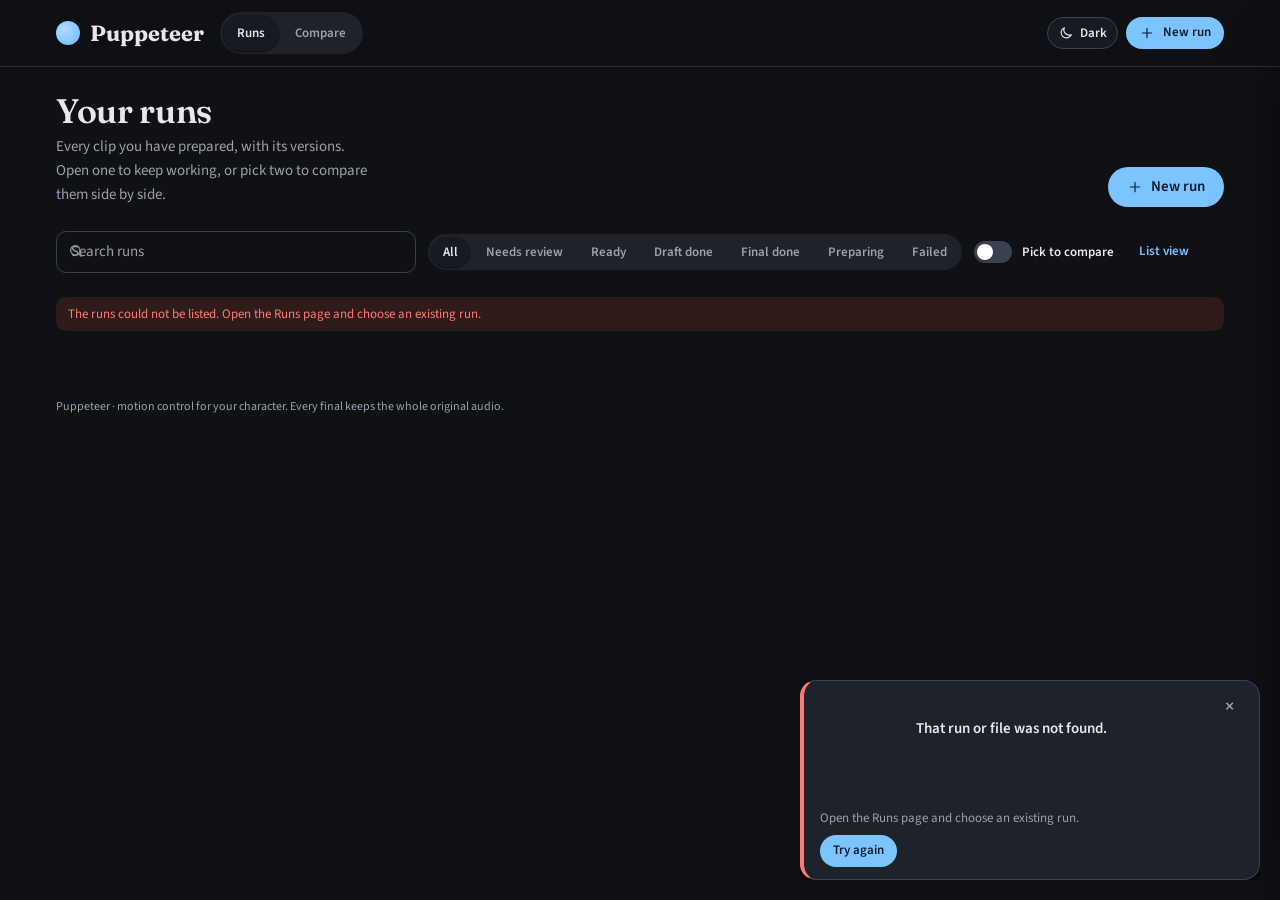
==== commit fe6f5fd0: "Tidy pass: tokens, components, dark/light theme, Runs cards, workspace shell with step rail, Details" ====
--- a/static/index.html
+++ b/static/index.html
@@ -4,251 +4,341 @@
 <meta charset="utf-8">
 <meta name="viewport" content="width=device-width,initial-scale=1">
 <title>Puppeteer</title>
-<link rel="stylesheet" href="https://fonts.googleapis.com/css2?family=Hanken+Grotesk:wght@400;500;600;700;800&family=Space+Grotesk:wght@500;600;700&family=IBM+Plex+Mono:wght@400;500&family=Schibsted+Grotesk:wght@600;700;800;900&display=swap">
+<link rel="preconnect" href="https://fonts.googleapis.com">
+<link rel="stylesheet" href="https://fonts.googleapis.com/css2?family=Fraunces:opsz,wght@9..144,500;9..144,600;9..144,700&family=Source+Sans+3:wght@400;500;600;700&family=IBM+Plex+Mono:wght@400;500&display=swap">
+<script src="/static/theme.js"></script>
+<link rel="stylesheet" href="/static/tokens.css">
+<link rel="stylesheet" href="/static/components.css">
 <link rel="stylesheet" href="/static/app.css">
 </head>
 <body>
-<main>
-  <header class="top">
-    <a class="brand" href="/" data-nav>Puppeteer <span class="eyebrow">/ motion control</span></a>
-    <nav class="views" aria-label="Depth">
-      <a href="/?view=quick" data-view="quick" data-nav>Quick</a>
-      <a href="/?view=studio" data-view="studio" data-nav>Studio</a>
-      <a href="/?view=lab" data-view="lab" data-nav>Lab</a>
+<header class="top">
+  <div class="in">
+    <a class="brand" href="/?view=runs" data-nav><i></i>Puppeteer</a>
+    <nav class="pages" aria-label="Screens">
       <a href="/?view=runs" data-view="runs" data-nav>Runs</a>
+      <a href="/" data-view="workspace" data-nav hidden>This run</a>
+      <a href="/?view=compare" data-view="compare" data-nav>Compare</a>
     </nav>
-  </header>
-
-  <!-- Deep links keep the old shape: '/?job=' + the run id (plus &view=quick|studio|lab) and '/?view=runs'. The app is in /static/app.js; styles in /static/app.css. -->
-  <!-- Page notices: anything that is not the status of the job in the URL (upload failures, saved presets, network trouble). -->
-  <div id="notices" class="notices" aria-live="polite"></div>
-
-  <!-- Job banner: only ever the status of the job named in the URL. -->
-  <div id="job-banner" class="status" role="status" hidden><span class="dot"></span><div class="body"><span data-text></span><span class="fix" data-fix hidden></span><div class="actions-inline" data-actions hidden></div></div></div>
-
+    <div class="right">
+      <button class="theme" type="button" id="theme" aria-label="Switch to the light theme"><svg class="i moon" viewBox="0 0 24 24" aria-hidden="true"><path d="M20 14.5A8 8 0 0 1 9.5 4a8 8 0 1 0 10.5 10.5z"/></svg><svg class="i sun" viewBox="0 0 24 24" aria-hidden="true"><circle cx="12" cy="12" r="4"/><path d="M12 2v2m0 16v2M2 12h2m16 0h2M4.9 4.9l1.4 1.4m11.4 11.4 1.4 1.4M4.9 19.1l1.4-1.4M17.7 6.3l1.4-1.4"/></svg><span class="moon">Dark</span><span class="sun">Light</span></button>
+      <a class="btn primary sm" href="/?view=new" data-nav data-new-run><svg class="i" viewBox="0 0 24 24" aria-hidden="true"><path d="M12 5v14M5 12h14"/></svg>New run</a>
+    </div>
+  </div>
+</header>
+
+<main class="wrap">
+  <!-- Deep links keep the old shape: '/?job=' + the run id (+ &step=prep|edit|world|generate|export) and '/?view=runs|compare|new'.
+       Old URLs still work: view=quick and view=studio open the workspace (studio also opens Details on Stages), view=lab is Compare. -->
+  <!-- Page notices (toasts): anything that is not the status of the run in the URL. -->
+  <div id="notices" class="toasts" aria-live="polite"></div>
+  <!-- Run banner: only ever a failure of the run named in the URL (the step rail carries the running state). -->
+  <div id="job-banner" class="banner" role="status" hidden><span class="dot"></span><div class="body"><span data-text></span><span class="fix" data-fix hidden></span><div class="actions-inline" data-actions hidden></div></div></div>
   <div id="view"></div>
-
-  <footer>Puppeteer · Original audio in your final export.</footer>
 </main>
-
-<!-- ============================================================ Quick -->
-<template id="tpl-quick">
- <div>
-  <div class="hero"><div><span class="eyebrow">Quick · upload, pick a preset, go</span><h1>Your performance.<br>Your character.</h1><p>Drive a character with a video you own: pick a preset, add the character reference, and go. You review the prepared clip next, then create the draft.</p></div></div>
-  <section class="panel" id="source">
-    <div class="heading"><span class="number">01</span><h2>Start with your video</h2></div>
-    <form data-form="quick">
-      <label class="upload"><span class="icon">↑</span><span><strong>Choose original video</strong><small data-filename>MP4 or MOV · up to 30 seconds</small></span><input aria-label="Original video" required type="file" name="video" accept="video/*"></label>
-      <h3 style="margin-top:20px">Preset</h3>
+<footer>Puppeteer · motion control for your character. Every final keeps the whole original audio.</footer>
+
+<!-- ============================================================ Details drawer (level 3, the same on every step and every Runs card) -->
+<div class="scrim" id="scrim"></div>
+<aside class="drawer" id="details" role="dialog" aria-modal="true" aria-labelledby="details-title" aria-hidden="true">
+  <div class="dh"><h2 id="details-title">Details</h2><button class="btn icon sm" type="button" id="details-close" aria-label="Close">×</button></div>
+  <div class="tabs" role="tablist" aria-label="Details">
+    <button type="button" role="tab" data-tab="run" class="on">Run</button>
+    <button type="button" role="tab" data-tab="stages">Stages</button>
+    <button type="button" role="tab" data-tab="reports">Reports &amp; log</button>
+    <button type="button" role="tab" data-tab="costs">Costs</button>
+  </div>
+  <div class="dbody" data-body></div>
+</aside>
+
+<!-- ============================================================ New run (Quick start) -->
+<template id="tpl-start">
+  <section class="panel start" id="start">
+    <div class="ph"><div><h2>New run</h2><p>Pick a preset, add the character, choose the clip. The free preset starts on its own; a paid one asks first.</p></div></div>
+    <form data-form="start">
+      <h4>Preset</h4>
       <div class="presets" data-presets></div>
-      <div class="split" style="margin-top:18px">
-        <label class="upload"><img data-thumb alt="Character 1 reference" hidden><span><strong>Character 1 · for the draft</strong><small data-filename>Image, or an identity video</small></span><input type="file" name="char1" aria-label="Character 1 reference" accept="image/png,image/jpeg,image/webp,video/mp4,video/quicktime,video/webm"></label>
-        <label class="upload"><img data-thumb alt="Character 2 reference" hidden><span><strong>Character 2 · optional</strong><small data-filename>Image</small></span><input type="file" name="char2" aria-label="Character 2 reference" accept="image/png,image/jpeg,image/webp"></label>
-      </div>
-      <details><summary>More options</summary>
-        <div class="split">
-          <label class="field">Subject to replace<input name="prompt" value="person"><span class="hint">Depth presets only. One short noun phrase, e.g. “person” or “man in a dark suit”. Comma-separated subjects run as separate SAM jobs (each billed) and are combined.</span></label>
-          <label class="field">Depth provider<select name="provider"><option value="replicate">Replicate · Depth Anything Video</option><option value="huggingface">Hugging Face · Video Depth Anything (free quota)</option><option value="replicate-chenxwh">Replicate · alternate model</option></select></label>
+      <h4 style="margin-top:4px">Characters <span class="muted" style="text-transform:none;letter-spacing:0">· optional now, needed for the draft</span></h4>
+      <div class="split row" data-chars>
+        <label class="upload" style="flex:1 1 220px"><img data-thumb alt="" hidden><span><strong>Character 1</strong><small data-filename>A picture, or a short video of the character</small></span><input type="file" name="char1" aria-label="Character 1" accept="image/png,image/jpeg,image/webp,video/mp4,video/quicktime,video/webm"></label>
+        <label class="upload" style="flex:1 1 220px"><img data-thumb alt="" hidden><span><strong>Character 2</strong><small data-filename>A picture · optional</small></span><input type="file" name="char2" aria-label="Character 2" accept="image/png,image/jpeg,image/webp"></label>
+      </div>
+      <details class="more" data-remember="start-more"><summary>More options<span class="hint">subject, depth model, dialogue, method</span></summary>
+        <div class="body">
+          <label class="field">Subject to mask<input name="prompt" value="person"><span class="hint">Motion clip presets only. One short noun phrase, for example “person” or “man in a dark suit”. Comma-separated subjects run as separate mask jobs (each paid) and are combined.</span></label>
+          <label class="field">Depth model<select name="provider"><option value="replicate">Depth Anything on Replicate</option><option value="huggingface">Video Depth Anything on Hugging Face (free quota)</option><option value="replicate-chenxwh">Depth Any Video on Replicate (alternate)</option></select></label>
+          <label class="check"><input type="checkbox" name="clean_dialogue" value="true"> <span>Clean dialogue · isolate the voice before lip-sync <span class="muted">· paid</span></span></label>
+          <label class="field">Prep method<select name="mode"><option value="">From the preset</option><option value="face_mesh">Face mesh only · free</option><option value="depth">Motion clip · paid</option><option value="depth_mesh">Motion clip + face mesh · paid</option></select><span class="hint">Overrides the preset's method. Motion clip: a depth map plus a mask of the person; the face mesh draws the facial motion on top.</span></label>
         </div>
-        <label class="check" style="margin-top:14px"><input type="checkbox" name="clean_dialogue" value="true"> Clean dialogue (isolate vocals with Demucs before lip-sync; paid)</label>
       </details>
-      <div class="actions"><span class="hint" data-cost-hint>The prepared clip carries the original audio. The final export always restores the entire original track.</span><button type="submit" data-go>Prepare →</button></div>
+      <label class="upload big"><span class="icon"><svg class="i" viewBox="0 0 24 24" aria-hidden="true"><path d="M12 16V4m0 0 5 5m-5-5-5 5M4 20h16"/></svg></span><span><strong data-clip-title>Choose the clip</strong><small data-filename>MP4 or MOV, someone talking, 5–30 seconds</small></span><input aria-label="The clip" required type="file" name="video" accept="video/*"></label>
+      <div class="row" data-go-row hidden><button type="submit" class="primary" data-go>Prepare</button><span class="reason" data-cost-hint></span></div>
+      <p class="reason" data-auto-hint></p>
     </form>
   </section>
- </div>
-</template>
-
-<!-- ============================================================ Studio: new run with the legacy preparation method -->
-<template id="tpl-studio-new">
-  <section class="panel" id="studio-new">
-    <div class="heading"><span class="number">+</span><h2>Prepare a new video</h2></div>
-    <form data-form="legacy">
-      <label class="upload"><span class="icon">↑</span><span><strong>Choose original video</strong><small data-filename>MP4 or MOV · up to 30 seconds</small></span><input aria-label="Original video" required type="file" name="video" accept="video/*"></label>
-      <label class="field" style="margin-top:18px">Preparation method<select name="mode"><option value="depth">Advanced · Depth + SAM</option><option value="face_mesh">Fast · Face mesh (no depth or SAM)</option><option value="depth_mesh">Advanced + Face mesh · Depth + SAM + facial motion</option></select><span class="hint">Fast mode overlays facial motion on the original video and embeds the original audio; it needs face-mesh setup. Advanced + Face mesh adds facial motion over the depth composite and only warns about tracking gaps.</span></label>
-      <details><summary>Preparation settings · depth modes only</summary>
-        <div class="split">
-          <label class="field">Subject to replace<input name="prompt" value="person"><span class="hint">One short noun phrase. Comma-separated subjects run as separate SAM jobs (each billed) and are combined.</span></label>
-          <label class="field">Depth provider<select name="provider"><option value="replicate">Replicate · Depth Anything Video</option><option value="huggingface">Hugging Face · Video Depth Anything</option><option value="replicate-chenxwh">Replicate · alternate model</option></select></label>
-        </div>
-        <p class="hint">Depth colors are preserved. Preparation runs at 24 fps, up to 960 px. Media is uploaded to the selected providers.</p>
-      </details>
-      <label class="check" style="margin-top:14px"><input type="checkbox" name="clean_dialogue" value="true"> Clean dialogue (isolate vocals with Demucs before lip-sync)</label>
-      <div class="actions"><span class="hint" data-cost-hint>The prepared clip carries the original audio by default.</span><button type="submit" data-go>Prepare video →</button></div>
-    </form>
-  </section>
-</template>
-
-<!-- ============================================================ Run header (Quick with a job, Studio) -->
-<template id="tpl-run-head">
-  <section class="panel run-head">
-    <div class="title"><h2 data-title>Run</h2><span class="chip" data-state></span><span class="spent" data-spent>Spent so far: $0.00</span></div>
-    <div class="facts"><span data-created></span><span data-mode></span><span data-parent hidden></span><span data-changed hidden></span><span class="mono" data-id></span></div>
-    <div class="row" data-actions></div>
-    <form data-form="preset" class="row" hidden style="margin-top:6px">
-      <label class="field" style="flex:1 1 180px">Preset name<input name="name" required placeholder="e.g. Studio talking head"></label>
-      <label class="field" style="flex:2 1 240px">Description<input name="description" placeholder="One line: when to use it"></label>
-      <button type="submit" class="small">Save preset</button><button type="button" class="small secondary" data-cancel>Cancel</button>
-    </form>
-  </section>
-</template>
-
-<!-- ============================================================ Studio stage card -->
+</template>
+
+<!-- ============================================================ Workspace head: back link, name, chip, spent, Compare, Details, step rail, status line -->
+<template id="tpl-ws-head">
+  <div class="ws-head">
+    <div class="ws-title">
+      <a class="btn ghost sm" href="/?view=runs" data-nav><svg class="i" viewBox="0 0 24 24" aria-hidden="true"><path d="m15 6-6 6 6 6"/></svg>All runs</a>
+      <h1 data-name>Run</h1>
+      <button type="button" class="btn ghost icon sm" data-rename aria-label="Rename this run" title="Rename"><svg class="i" viewBox="0 0 24 24" aria-hidden="true"><path d="M4 20h4l10-10-4-4L4 16zM13 7l4 4"/></svg></button>
+      <form class="rename-form" data-rename-form hidden><input name="name" maxlength="80" aria-label="Run name"><button type="submit" class="sm">Save</button><button type="button" class="ghost sm" data-cancel>Cancel</button></form>
+      <span class="chip" data-state></span><span class="spent">Spent <b data-spent>$0.00</b></span>
+      <div class="right"><button type="button" class="sm" data-compare>Compare</button><button type="button" class="sm" data-details><svg class="i" viewBox="0 0 24 24" aria-hidden="true"><circle cx="12" cy="12" r="9"/><path d="M12 11v5M12 8h.01"/></svg>Details</button></div>
+    </div>
+    <nav class="rail-steps" aria-label="Steps" data-rail></nav>
+    <div class="statusline" data-statusline><p data-status-text></p><span data-next></span></div>
+  </div>
+</template>
+
+<!-- ============================================================ Prep (an existing run) -->
+<template id="tpl-prep">
+  <section class="panel" id="prep">
+    <div class="prep-sum">
+      <div class="thumb" data-thumb><span class="blank">No picture yet</span></div>
+      <div class="prep-facts">
+        <div class="row"><h3 data-title>Prepared clip</h3><span class="chip" data-chip></span></div>
+        <p class="hint" data-method></p>
+        <div data-progress hidden><div class="rail" data-stage-rail></div><p class="hint" data-progress-text></p></div>
+        <p class="line" data-check hidden></p>
+        <p class="line" data-face hidden></p>
+        <p class="hint" data-background></p>
+        <div class="prep-chars" data-chars></div>
+        <div class="row" data-fix hidden></div>
+      </div>
+    </div>
+    <details class="more" data-remember="prep-more"><summary>More<span class="hint">save as preset · new version from a stage</span></summary>
+      <div class="body">
+        <form data-form="preset" class="row">
+          <label class="field" style="flex:1 1 180px">Preset name<input name="name" required placeholder="e.g. Studio talking head"></label>
+          <label class="field" style="flex:2 1 240px">Description<input name="description" placeholder="One line: when to use it"></label>
+          <button type="submit" class="sm">Save this recipe as a preset</button>
+        </form>
+        <p class="hint">A preset keeps this run's recipe (which stages ran, with which methods and settings) for the next New run. To change one stage and make a new version, open <button type="button" class="ghost sm" data-open-stages>Details · Stages</button>.</p>
+      </div>
+    </details>
+  </section>
+</template>
+
+<!-- ============================================================ Edit: the timeline editor (tpl-editor mounts into [data-editor]) plus the approve bar -->
+<template id="tpl-edit">
+  <section id="edit" class="step-edit">
+    <div class="empty" data-empty><p>The clip opens here when the preparation finishes.</p></div>
+    <div data-ready hidden class="editor-host">
+      <div data-editor></div>
+      <div data-review-tools></div>
+    </div>
+  </section>
+</template>
+
+<!-- ============================================================ Timeline editor (static/editor.js) -->
+<template id="tpl-editor">
+  <div class="editor">
+    <div class="viewer editor-viewer">
+      <div class="views" data-tabs role="tablist" aria-label="View"></div>
+      <div class="stage-view" data-stage></div>
+      <div class="transport" data-transport></div>
+      <div class="viewer-foot"><span class="hint" data-caption></span><details class="more inline" data-more-views data-remember="views-more" hidden><summary>More views</summary><div class="body row" data-more-tabs></div></details></div>
+    </div>
+    <div class="timeline-box" data-timeline></div>
+    <div class="below">
+      <div class="panel track-panel" data-track-panel></div>
+      <div class="edit-side">
+        <div class="savebar" data-savebar role="region" aria-label="Unsaved edits"></div>
+        <div class="savebar" data-approvebar role="region" aria-label="Approval" hidden></div>
+        <details class="more" data-remember="edit-downloads" data-downloads><summary>Downloads<span class="hint">this view · audio · files</span></summary><div class="body downloads" data-downloads-body></div></details>
+      </div>
+    </div>
+  </div>
+</template>
+
+<!-- ============================================================ World & Look -->
+<template id="tpl-world">
+  <section class="world" id="world">
+    <div class="slots3">
+      <div class="slot" data-set><h4>Set <span class="muted" style="text-transform:none;letter-spacing:0">· the place</span></h4></div>
+      <div class="slot" data-look><h4>Look <span class="muted" style="text-transform:none;letter-spacing:0">· the rendering style</span></h4></div>
+      <div class="slot" data-light><h4>Light</h4><input name="light" placeholder="e.g. soft window light from the left, warm practicals" aria-label="Light"><div class="row"><button type="button" class="sm" data-describe>Describe the set and light from this frame</button><span class="reason" data-describe-hint></span></div><p class="line info" data-described hidden></p></div>
+      <p class="hint" data-saved></p>
+    </div>
+    <div class="aside">
+      <section class="panel" aria-label="Prompt">
+        <div class="ph"><h3>Prompt</h3><span class="hint">what the generator will read</span></div>
+        <pre class="prompt" data-prompt-preview>Building the prompt…</pre>
+        <ul class="warnings" data-warnings hidden></ul>
+        <details class="more" data-remember="prompt-edit"><summary>Edit prompt<span class="hint">text · spoken lines · references</span></summary>
+          <div class="body">
+            <textarea name="prompt" rows="7" aria-label="Prompt"></textarea>
+            <div class="row"><button type="button" class="sm" data-build>Rebuild from set &amp; look</button><button type="button" class="sm" data-beats>Insert spoken lines</button></div>
+            <p class="hint" data-beats-hint></p>
+            <h4>References · attached in this order</h4>
+            <div class="refs-strip" data-refs role="list" aria-label="Attached references"></div>
+            <p class="hint" data-final-line></p>
+            <p class="hint" data-task></p>
+          </div>
+        </details>
+      </section>
+    </div>
+  </section>
+</template>
+
+<!-- ============================================================ Generate -->
+<template id="tpl-generate">
+  <section id="generate" class="step-generate">
+    <div class="gen">
+      <section class="panel" aria-label="Generate">
+        <form data-form="seedance">
+          <div class="ph"><h3>Generator</h3></div>
+          <div data-generator></div>
+          <select name="provider" aria-label="Generator" hidden></select>
+          <div class="costline" data-costline></div>
+          <h4 style="margin-top:8px">References</h4>
+          <div class="refs" data-refs>
+            <label class="ref upload" data-ref="char1"><img data-thumb alt="" hidden><i class="ph-ico" data-ico>1</i><b>Character 1 · @Image1</b><span data-filename>Choose a picture or a short video</span><input type="file" name="char1" aria-label="Character 1" accept="image/png,image/jpeg,image/webp,video/mp4,video/quicktime,video/webm"></label>
+            <label class="ref upload" data-ref="char2"><img data-thumb alt="" hidden><i class="ph-ico" data-ico>2</i><b>Character 2 · @Image2</b><span data-filename>Optional · a picture</span><input type="file" name="char2" aria-label="Character 2" accept="image/png,image/jpeg,image/webp"></label>
+            <div class="ref"><i>▶</i><b>Prepared clip · @Video1</b><span>motion, timing and lip-sync</span></div>
+          </div>
+          <textarea name="prompt" hidden aria-hidden="true"></textarea>
+          <div class="row" style="margin-top:8px"><button type="submit" class="primary" data-draft-button disabled>Create draft</button><span class="reason" data-reason></span></div>
+        </form>
+      </section>
+      <aside class="panel" aria-label="Prompt preview">
+        <div class="ph"><h3>Prompt</h3><button type="button" class="ghost sm right" data-go="world">Edit in World &amp; Look</button></div>
+        <pre class="prompt" data-prompt></pre>
+      </aside>
+    </div>
+    <section class="panel draft" data-draft hidden>
+      <div class="ph"><h3 data-draft-title>Draft</h3><span class="chip" data-quality></span></div>
+      <video data-video controls playsinline preload="metadata"></video>
+      <div class="row"><button type="button" class="primary" data-upgrade hidden>Make the final</button><button type="button" data-export-instead>Export instead <span class="cost">· free</span></button><a class="btn sm" data-download download>Download</a></div>
+      <p class="reason" data-finalize-hint></p>
+      <p class="line warn" data-finalize-warning hidden>The final will not be identical to the draft (a new render).</p>
+      <p class="line" data-upgrade-status role="status" hidden></p>
+    </section>
+    <details class="more" data-remember="generate-more"><summary>More<span class="hint">a render made elsewhere · generator details · request files</span></summary>
+      <div class="body">
+        <h4>Add a render you made elsewhere</h4>
+        <form data-form="finish" class="row"><label class="upload" style="flex:1 1 260px"><span><strong>Choose the rendered video</strong><small data-filename>The original audio is put back under it.</small></span><input name="video" aria-label="Rendered video" type="file" accept="video/*" required></label><button class="sm" type="submit">Add it · free</button></form>
+        <h4>Generator details</h4>
+        <p class="hint" data-provider-hint></p>
+        <div data-sent hidden><h4>Submitted prompt &amp; request</h4><p class="hint" data-generation-id></p><pre class="prompt" data-sent-prompt></pre><div class="downloads" data-request-files></div></div>
+      </div>
+    </details>
+  </section>
+</template>
+
+<!-- ============================================================ Export -->
+<template id="tpl-export">
+  <section class="export" id="export">
+    <section class="panel">
+      <div class="ph"><h3>Export</h3><span class="hint">a zip for the tool you take the files to · free, made on this computer</span></div>
+      <div class="targets" data-targets role="radiogroup" aria-label="Export target"></div>
+      <p class="line info" data-what>What's in it: …</p>
+      <div class="row" data-formats></div>
+      <p class="line" data-pending hidden></p>
+      <details class="more" data-remember="export-files"><summary>Choose files<span class="hint" data-items-count></span></summary><div class="body"><div class="export-items" data-items></div></div></details>
+      <div class="row"><button type="button" class="primary" data-export disabled>Export <span class="cost">· free</span></button><span class="reason" data-hint></span></div>
+      <p class="line info" data-progress role="status" hidden></p>
+      <div class="export-result" data-result hidden></div>
+      <details class="more" data-earlier-box data-remember="export-earlier" hidden><summary>Earlier exports<span class="hint" data-earlier-count></span></summary><div class="body export-list" data-earlier></div></details>
+    </section>
+    <div class="aside" style="display:grid;gap:16px;align-content:start">
+      <section class="panel subs" data-subs hidden><div class="ph"><h3>Subtitles</h3><span class="hint">burned into a copy of the final · free</span></div><div data-subs-body></div></section>
+      <details class="more" data-remember="export-downloads"><summary>Downloads<span class="hint">single files of this run</span></summary><div class="body downloads" data-files></div></details>
+    </div>
+  </section>
+</template>
+
+<!-- ============================================================ Stage row (Details drawer · Stages; static/stagecard.js) -->
 <template id="tpl-stage-card">
-  <article class="card">
-    <div class="card-head"><span class="number" data-index></span><h3 data-label></h3><span class="chip" data-state></span><label class="toggle" data-toggle hidden><input type="checkbox" data-on> <span>on</span></label></div>
-    <div class="card-body">
+  <details class="stage">
+    <summary><span class="n" data-index></span><span><span class="l" data-label></span><span class="m" data-summary></span></span><span class="chip" data-state></span></summary>
+    <div class="stage-body">
       <div class="controls">
-        <label class="field">Tool<select data-tool></select><span class="hint" data-description></span></label>
+        <div class="row"><label class="field" style="flex:1 1 200px">Method<select data-tool></select></label><label class="toggle" data-toggle hidden><input type="checkbox" data-on> <span>on</span></label></div>
+        <p class="hint" data-description></p>
         <div class="params" data-params></div>
         <p class="health" data-health></p>
         <div class="numbers" data-numbers></div>
         <ul class="warnings" data-warnings hidden></ul>
-        <div class="line error" data-error hidden></div>
+        <p class="line error" data-error hidden></p>
       </div>
       <div class="preview" data-preview></div>
-    </div>
-    <div class="card-foot"><span class="cost" data-cost></span><div class="row" data-fixes></div><button type="button" class="secondary small" data-rerun>Re-run from here</button></div>
+      <div class="stage-foot"><span class="cost" data-cost></span><div class="row" data-fixes></div><button type="button" class="sm" data-rerun>Make a new version from here</button></div>
+    </div>
+  </details>
+</template>
+
+<!-- ============================================================ Runs -->
+<template id="tpl-runs">
+  <section id="runs" class="runs-page" style="display:grid;gap:24px">
+    <div class="runs-head"><div class="lead"><h1>Your runs</h1><p>Every clip you have prepared, with its versions. Open one to keep working, or pick two to compare them side by side.</p></div><a class="btn primary" href="/?view=new" data-nav><svg class="i" viewBox="0 0 24 24" aria-hidden="true"><path d="M12 5v14M5 12h14"/></svg>New run</a></div>
+    <div class="tools">
+      <label class="search"><svg class="i" viewBox="0 0 24 24" aria-hidden="true"><circle cx="11" cy="11" r="7"/><path d="m20 20-3.5-3.5"/></svg><input type="search" data-search placeholder="Search runs" aria-label="Search runs"></label>
+      <div class="filters" role="group" aria-label="Filter" data-filters></div>
+      <label class="switch"><input type="checkbox" data-pick-mode><i></i>Pick to compare</label>
+      <span class="hint" data-pick-count hidden></span>
+      <a class="btn sm" data-open-compare data-nav hidden>Compare →</a>
+      <a class="btn ghost sm" data-flat-toggle data-nav>List view</a>
+    </div>
+    <div class="grid" data-list></div>
+    <div class="runs-foot" data-foot hidden><button type="button" data-more>Show more</button></div>
+  </section>
+</template>
+
+<template id="tpl-run-card">
+  <article class="card">
+    <div class="thumb" data-thumb><label class="pick" data-pick hidden><input type="checkbox" aria-label="Pick to compare"></label><span class="chip state" data-state></span></div>
+    <div class="cbody">
+      <div class="name"><h3 data-name></h3><button type="button" class="btn ghost icon sm rename" data-rename aria-label="Rename" title="Rename"><svg class="i" viewBox="0 0 24 24" aria-hidden="true"><path d="M4 20h4l10-10-4-4L4 16zM13 7l4 4"/></svg></button><form class="rename-form" data-rename-form hidden><input name="name" maxlength="80" aria-label="Run name"><button type="submit" class="sm">Save</button></form></div>
+      <p class="hint" data-summary></p>
+      <div class="msg" data-msg hidden></div>
+      <div class="facts" data-facts></div>
+      <div class="acts"><a class="btn primary sm" data-open data-nav>Open</a><button type="button" class="btn ghost sm" data-versions-toggle hidden></button><button type="button" class="btn ghost sm details" data-details>Details</button></div>
+    </div>
+    <details class="more versions" data-versions hidden><summary>Versions<span class="hint"></span></summary><div class="body" data-versions-body></div></details>
   </article>
 </template>
 
-<!-- ============================================================ Review panel (step 02). The timeline editor (tpl-editor) mounts into [data-editor]; the old mask wand goes into [data-review-tools]. -->
-<template id="tpl-review">
-  <section class="panel" id="review">
-    <div class="heading"><span class="number">02</span><h2>Review the prepared input</h2></div>
-    <p class="hint">Review the full mask or face-mesh tracking, and listen to the embedded audio before generating.</p>
-    <div class="status" data-progress hidden><span class="dot"></span><div class="body"><span data-text></span><span class="fix" data-fix hidden></span><div class="actions-inline" data-actions hidden></div></div></div>
-    <div class="empty" data-empty>Your original video and prepared previews will appear here.</div>
-    <div data-ready hidden>
-      <div data-editor></div>
-      <div data-review-tools></div>
-      <div class="review-box">
-        <h3>Required · Review the complete input</h3>
-        <p class="hint">Depth: check the entire mask for missing areas and background spill. Face mesh: check face tracking, eyes, mouth and alignment across every frame. Listen to the embedded audio.</p>
-        <p class="line" data-review-status role="status"></p>
-        <p class="line" data-tracking hidden></p>
-        <label class="check"><input type="checkbox" data-check> I reviewed the entire prepared clip; its mask or face mesh is correctly aligned throughout.</label>
-        <div class="row" style="margin-top:12px"><button type="button" data-approve disabled>Approve input</button><button type="button" class="secondary" data-reject>Input needs fixing</button></div>
-      </div>
-      <details><summary>Audio downloads</summary><div class="download" data-audio></div></details>
-    </div>
-  </section>
-</template>
-
-<!-- ============================================================ Timeline editor (inside the review panel; static/editor.js) -->
-<template id="tpl-editor">
-  <div class="editor">
-    <div class="tabs" data-tabs role="group" aria-label="Preview selection"></div>
-    <div class="viewer editor-viewer">
-      <div class="stage-view" data-stage></div>
-      <div class="transport" data-transport></div>
-      <div class="viewer-foot"><span class="hint" data-caption></span><a data-download download>Download video ↓</a></div>
-    </div>
-    <div class="timeline-box" data-timeline></div>
-    <div class="track-panel" data-track-panel></div>
-    <div class="savebar" data-savebar role="region" aria-label="Pending edits"></div>
-  </div>
-</template>
-
-<!-- ============================================================ Draft panel (step 03) -->
-<template id="tpl-draft">
-  <section class="panel" id="draft">
-    <div class="heading"><span class="number">03</span><h2>Create your draft</h2></div>
-    <div class="meta"><span data-provider-label>Provider · …</span><span data-mode-label>Seedance · Edit</span><span data-draft-quality>Draft · …</span><span data-final-quality>Final · …</span></div>
-    <form data-form="seedance">
-      <div class="split">
-        <label class="upload"><img data-thumb alt="Character 1 reference" hidden><span><strong>Character 1 · required</strong><small data-filename>Choose character reference</small></span><input type="file" name="char1" aria-label="Character 1 reference" accept="image/png,image/jpeg,image/webp,video/mp4,video/quicktime,video/webm"></label>
-        <label class="upload"><img data-thumb alt="Character 2 reference" hidden><span><strong>Character 2 · optional</strong><small data-filename>Choose character reference</small></span><input type="file" name="char2" aria-label="Character 2 reference" accept="image/png,image/jpeg,image/webp"></label>
-      </div>
-      <label class="field" style="margin-top:20px">Seedance provider<select name="provider" aria-label="Seedance provider"></select><span class="hint" data-provider-hint>Loading providers…</span></label>
-      <label class="field" style="margin-top:20px">Generation prompt<textarea name="prompt" required rows="7"></textarea></label>
-      <div class="actions"><span class="hint">Review this prompt first. Full quality is a separate approval below.</span><button type="submit" data-draft-button disabled>Create draft →</button></div>
-    </form>
-  </section>
-</template>
-
-<!-- ============================================================ Final panel (step 04) -->
-<template id="tpl-final">
-  <section class="panel" id="final">
-    <div class="heading"><span class="number">04</span><h2>Approve &amp; export</h2></div>
-    <p class="hint">Every finished preview uses the entire original source audio, including voices and music.</p>
-    <div class="empty" data-empty>Your draft will appear here when generation finishes.</div>
-    <div data-ready hidden>
-      <div class="viewer"><video data-video controls playsinline preload="metadata"></video><div class="viewer-foot"><span class="badge" data-quality>DRAFT PREVIEW</span><a data-download download>Download preview ↓</a></div></div>
-      <div class="actions"><div><h3 style="margin-bottom:4px">Happy with this draft?</h3><span class="hint" data-finalize-hint>Approve it to generate the full-resolution version.</span><br><span class="hint" data-finalize-warning style="color:#d9a24a" hidden>Result will not be identical to the draft.</span></div><button type="button" data-upgrade disabled>Approve &amp; generate full resolution →</button></div>
-      <div class="line" data-upgrade-status role="status" hidden></div>
-    </div>
-    <details data-sent hidden><summary>View submitted prompt &amp; generation ID</summary><p class="hint" data-generation-id></p><pre data-sent-prompt></pre><a data-raw-link class="hint">Download raw Seedance result</a></details>
-    <details><summary>Import a generated result manually</summary>
-      <form data-form="finish" style="margin-top:14px"><label class="upload"><span class="icon">↑</span><span><strong>Choose Seedance result</strong><small data-filename>We’ll restore the original source audio.</small></span><input name="video" aria-label="Seedance result" type="file" accept="video/*" required></label><div class="actions"><button class="secondary" type="submit">Restore original audio</button></div></form>
-    </details>
-  </section>
-</template>
-
-<!-- ============================================================ Lab -->
-<template id="tpl-lab">
-  <section class="panel" id="lab">
-    <div class="heading"><span class="number">A/B</span><h2>Lab · compare runs side by side</h2></div>
-    <p class="hint">Pick two to four runs or branches, choose which output to compare, and play them in sync. Your pick is saved per comparison.</p>
-    <div class="split">
-      <div><h3>Runs to compare <span class="hint" data-count>(0 of 4)</span></h3><div class="lab-picker" data-picker></div></div>
-      <div><label class="field">Output to compare<select data-stage></select></label><label class="field" style="margin-top:12px">Note for your pick (optional)<input data-note placeholder="e.g. B keeps the hands"></label></div>
-    </div>
-    <div class="lab-controls" data-controls hidden>
-      <button type="button" class="small" data-play>Play</button>
-      <span class="row speed"><button type="button" class="small secondary active" data-speed="1">1×</button><button type="button" class="small secondary" data-speed="0.25">0.25×</button></span>
+<template id="tpl-version-row">
+  <div class="branch">
+    <div class="bt" data-thumb></div>
+    <div><div class="bn"><b data-name></b><span class="chip" data-state></span></div><div class="bf" data-facts></div></div>
+    <div class="acts"><a class="btn sm" data-open data-nav>Open</a><button type="button" class="btn ghost sm" data-details>Details</button><label class="check" data-pick hidden><input type="checkbox" aria-label="Pick to compare"></label></div>
+  </div>
+</template>
+
+<!-- ============================================================ Compare -->
+<template id="tpl-compare">
+  <section class="panel compare" id="compare">
+    <div class="ph"><h2>Compare</h2><span class="hint">two to four versions side by side, played in sync; your pick is remembered</span></div>
+    <div class="pickers">
+      <div><h4 style="margin-bottom:6px">Versions to compare <span data-count>(0 of 4)</span></h4><input type="search" data-search placeholder="Search runs" aria-label="Search runs" style="margin-bottom:8px"><div class="tray" data-tray></div></div>
+      <div style="display:grid;gap:12px;align-content:start"><label class="field">View<select data-stage></select></label><label class="field">Note for your pick (optional)<input data-note placeholder="e.g. B keeps the hands"></label></div>
+    </div>
+    <div class="cmp-controls" data-controls hidden>
+      <button type="button" class="sm primary" data-play>Play</button>
+      <span class="seg-ctl" role="group" aria-label="Speed"><button type="button" class="on" data-speed="1">Normal</button><button type="button" data-speed="0.25">Slow ¼</button></span>
       <input type="range" min="0" max="1000" value="0" step="1" data-scrub aria-label="Position">
       <span class="time" data-time>0.00 / 0.00 s</span>
     </div>
     <div class="tiles" data-tiles></div>
-    <div class="empty" data-empty>Choose at least two runs above.</div>
-<!-- ============================================================ Export kit (inside the step 04 panel; static/export.js) -->
-<template id="tpl-export">
-  <div class="export" id="export">
-    <h3>Export kit <span class="hint">· free, runs locally</span></h3>
-    <p class="hint">Everything you prepared and edited, packed for the tool you take it to. Pending timeline edits are saved first as one new version, so every export includes them.</p>
-    <div class="row"><label class="field" style="flex:1 1 260px">Target<select data-preset aria-label="Export target"></select></label></div>
-    <p class="line info" data-what>What's in it: …</p>
-    <div class="export-items" data-items></div>
-    <div class="row" data-formats></div>
-    <p class="line" data-pending hidden></p>
-    <div class="actions"><span class="hint" data-hint>Free, runs locally.</span><button type="button" data-export disabled>Export · free, local</button></div>
-    <div class="line info" data-progress role="status" hidden></div>
-    <div class="export-result" data-result hidden></div>
-    <details data-earlier-box hidden><summary>Earlier exports</summary><div class="export-list" data-earlier></div></details>
-  </div>
-</template>
-
-  </section>
-</template>
-
-<template id="tpl-lab-tile">
+    <div class="empty sm" data-empty>Choose at least two runs above.</div>
+  </section>
+</template>
+
+<template id="tpl-compare-tile">
   <article class="tile">
     <div class="row"><span class="letter" data-letter>A</span><strong data-name class="wrap"></strong><span class="chip" data-state></span></div>
-    <span class="mono" data-id></span>
     <video data-video playsinline preload="metadata" muted></video>
-    <div class="empty" data-missing hidden></div>
+    <div class="empty sm" data-missing hidden></div>
     <ul class="diff" data-diff></ul>
     <div class="numbers" data-numbers></div>
-    <div class="row"><button type="button" class="small secondary" data-pick>Pick this one</button><span class="hint" data-picked hidden>Your pick</span><a class="hint" data-open>Open in Studio</a></div>
+    <div class="row"><button type="button" class="sm" data-pick>Pick</button><span class="hint" data-picked hidden>Your pick</span><a class="btn sm" data-open data-nav>Continue with this version</a><button type="button" class="btn ghost sm" data-details>Details</button></div>
   </article>
-</template>
-
-<!-- ============================================================ Runs page -->
-<template id="tpl-runs">
-  <section class="panel" id="runs">
-    <div class="heading"><span class="number">≡</span><h2 data-title>Runs</h2></div>
-    <div class="runs-tools"><label class="toggle"><input type="checkbox" data-flat> flat list</label><span class="hint">Every job under <code>runs/</code>. Branches sit under the run they were made from, newest roots first. Open a run in Studio, or add it to the Lab to compare.</span><a class="button small" data-open-lab hidden>Open Lab</a></div>
-    <div class="runs" data-list></div>
-  </section>
-</template>
-
-<template id="tpl-run-row">
-  <div class="run-row">
-    <span class="name"><span class="branch" data-branch hidden>└</span><a data-title data-nav></a> <span class="chip" data-state></span></span>
-    <span class="when" data-when></span>
-    <span class="detail" data-changed></span>
-    <span class="links"><span class="cost" data-spent></span><a data-studio data-nav>Open in Studio</a><a data-quick data-nav>Quick view</a><button type="button" class="linkish small" data-lab>Add to Lab</button></span>
-  </div>
 </template>
 
 <script type="module" src="/static/app.js"></script>
--- a/static/tokens.css
+++ b/static/tokens.css
@@ -0,0 +1,35 @@
+/* Puppeteer design tokens (tidy pass, hybrid direction: docs/tidy/directions/hybrid.html).
+   Dark is the HARD default on :root (the system preference is ignored on purpose); the light "paper" theme is
+   :root[data-theme="light"], switched by the header toggle and stored in localStorage as pp-theme (static/theme.js
+   applies it before first paint). Every colour, type size, spacing step, radius, shadow and motion value used by
+   components.css and app.css is defined here and nowhere else. */
+:root{
+  color-scheme:dark;
+  --bg:#0f1115;--surface:#171a21;--surface-2:#1e222b;--surface-3:#262b36;--text:#e6e8ee;--muted:#9aa1b0;
+  --accent:#7cc4ff;--accent-ink:#0b1d2e;--accent-soft:#1a2a3a;
+  --ok:#6fd39a;--ok-soft:#16281f;--warn:#f0c35a;--warn-soft:#2d2614;--danger:#ff7b72;--danger-soft:#2f1b1a;
+  --border:#2a2f3a;--border-strong:#3a4150;
+  --lane-mask:var(--accent);--lane-face:var(--ok);--lane-words:#c9b6ff;--lane-words-soft:#2a2340;--playhead:var(--danger);
+  --thumb-bg:#000;--video-bg:#000;--scrim:#0008;
+  --shadow-1:0 1px 2px #0008;--shadow-2:0 10px 30px -10px #000c,0 2px 6px #0008;--shadow-3:0 24px 60px -20px #000e;
+  --font-display:'Fraunces',Georgia,'Times New Roman',serif;
+  --font-ui:'Source Sans 3','Source Sans Pro',-apple-system,BlinkMacSystemFont,"Segoe UI",sans-serif;
+  --font-mono:'IBM Plex Mono',ui-monospace,SFMono-Regular,Menlo,monospace;
+  --t-xs:12px;--lh-xs:16px;--t-sm:13px;--lh-sm:18px;--t-base:15px;--lh-base:24px;--t-md:17px;--lh-md:26px;
+  --t-lg:20px;--lh-lg:28px;--t-xl:26px;--lh-xl:32px;--t-2xl:34px;--lh-2xl:40px;
+  --s-1:4px;--s-2:8px;--s-3:12px;--s-4:16px;--s-6:24px;--s-8:32px;--s-10:40px;--s-12:48px;--s-16:64px;
+  --r-1:6px;--r-2:10px;--r-3:16px;--r-4:22px;--r-pill:999px;
+  --ease:cubic-bezier(.2,.7,.2,1);--dur-1:150ms;--dur-2:240ms;
+  /* canvas colours (the timeline and lanes draw with these; read through getComputedStyle in static/ui.js) */
+  --canvas-ruler:#1e222b;--canvas-ruler-text:#9aa1b0;--canvas-tick:#3a4150;--canvas-tick-strong:#5a6275;--canvas-band:#1a1e26;
+}
+:root[data-theme="light"]{
+  color-scheme:light;
+  --bg:#f6f2ea;--surface:#fffdf9;--surface-2:#f1ebdf;--surface-3:#e8e0d2;--text:#27241f;--muted:#6b655c;
+  --accent:#9a4a21;--accent-ink:#ffffff;--accent-soft:#f8e8de;
+  --ok:#2f6b44;--ok-soft:#e3efe6;--warn:#8a5a00;--warn-soft:#fbf0d6;--danger:#b3261e;--danger-soft:#fbe7e5;
+  --border:#e5dccd;--border-strong:#cdc2ae;
+  --lane-words:#7a5c9e;--lane-words-soft:#f0e9f6;--thumb-bg:#1a1512;--scrim:#3a2a1a55;
+  --shadow-1:0 1px 2px #3a2a1a0a,0 8px 24px -12px #3a2a1a1f;--shadow-2:0 2px 4px #3a2a1a0f,0 18px 40px -16px #3a2a1a33;--shadow-3:0 24px 60px -20px #3a2a1a55,0 4px 10px #3a2a1a14;
+  --canvas-ruler:#f1ebdf;--canvas-ruler-text:#6b655c;--canvas-tick:#cdc2ae;--canvas-tick-strong:#a89c86;--canvas-band:#f6f2ea;
+}
--- a/static/components.css
+++ b/static/components.css
@@ -0,0 +1,488 @@
+/* Puppeteer components (tidy pass). Reusable classes only; every value comes from static/tokens.css. Layout of the
+   pages lives in static/app.css. Legacy class names the modules still use (button, .small, .secondary, .danger,
+   .linkish, .chip, .line, .hint, .field, .check, .upload) are styled here so one vocabulary covers old and new code:
+   a plain <button> is the SECONDARY look; only .primary gets the accent fill (one per screen). */
+*{box-sizing:border-box;min-width:0}
+html{background:var(--bg)}
+body{margin:0;background:var(--bg);color:var(--text);font:var(--t-base)/var(--lh-base) var(--font-ui);overflow-wrap:anywhere;transition:background var(--dur-2),color var(--dur-2)}
+h1,h2,h3{margin:0;font-family:var(--font-display);font-weight:600;letter-spacing:-.01em;color:var(--text)}
+h1{font-size:var(--t-2xl);line-height:var(--lh-2xl)}
+h2{font-size:var(--t-xl);line-height:var(--lh-xl)}
+h3{font-size:var(--t-md);line-height:var(--lh-md)}
+h4{margin:0;font:600 var(--t-xs)/var(--lh-xs) var(--font-ui);text-transform:uppercase;letter-spacing:.1em;color:var(--muted)}
+p{margin:0}
+a{color:var(--accent)}
+code,.mono{font-family:var(--font-mono);font-size:var(--t-sm);font-variant-numeric:tabular-nums}
+code{background:var(--surface-2);padding:1px 5px;border-radius:5px;font-size:var(--t-xs)}
+pre{white-space:pre-wrap;overflow-wrap:anywhere;margin:0}
+.muted{color:var(--muted)}
+.small{font-size:var(--t-sm);line-height:var(--lh-sm)}
+.xs{font-size:var(--t-xs);line-height:var(--lh-xs)}
+.hint{font-size:var(--t-sm);line-height:var(--lh-sm);color:var(--muted)}
+.wrap{overflow-wrap:anywhere}
+svg.i{width:16px;height:16px;stroke:currentColor;fill:none;stroke-width:1.75;stroke-linecap:round;stroke-linejoin:round;flex:none}
+:focus-visible{outline:2px solid var(--accent);outline-offset:3px}
+[hidden]{display:none!important}
+.sr-only{position:absolute;width:1px;height:1px;overflow:hidden;clip:rect(0 0 0 0)}
+@media(prefers-reduced-motion:reduce){*{animation:none!important;transition:none!important;scroll-behavior:auto!important}}
+@keyframes pulse{0%,100%{opacity:1}50%{opacity:.3}}
+@keyframes shimmer{to{background-position:-200% 0}}
+
+/* ---------------------------------------------------------------- buttons */
+button,.btn,.button{display:inline-flex;align-items:center;justify-content:center;gap:8px;min-height:40px;padding:0 18px;border-radius:var(--r-pill);border:1px solid var(--border-strong);background:var(--surface);color:var(--text);font:600 var(--t-base)/1.2 var(--font-ui);cursor:pointer;text-decoration:none;white-space:normal;text-align:center;max-width:100%;transition:transform var(--dur-1) var(--ease),box-shadow var(--dur-1) var(--ease),background var(--dur-1)}
+button:hover,.btn:hover,.button:hover{box-shadow:var(--shadow-1);background:var(--surface-2)}
+.primary{background:var(--accent)!important;color:var(--accent-ink)!important;border-color:transparent!important}
+.primary:hover{filter:brightness(1.06)}
+.ghost,.linkish{background:transparent;border-color:transparent;color:var(--accent)}
+.ghost:hover,.linkish:hover{background:var(--accent-soft);box-shadow:none}
+.danger{background:transparent;color:var(--danger);border-color:color-mix(in srgb,var(--danger) 40%,transparent)}
+.danger:hover{background:var(--danger-soft)}
+button:disabled,.btn.disabled,.button[aria-disabled=true]{opacity:.5;cursor:not-allowed;transform:none;box-shadow:none;filter:none}
+.secondary{background:var(--surface);color:var(--text);border-color:var(--border-strong)}
+.small,.sm{min-height:32px;padding:0 12px;font-size:var(--t-sm)}
+.btn.icon{padding:0;width:40px}
+.btn.icon.sm,.small.icon{width:32px}
+.btn.on,button.on,button.active{background:var(--accent-soft);border-color:var(--accent);color:var(--accent)}
+.cost,.btn .cost{font-family:var(--font-mono);font-weight:400;opacity:.85;font-size:var(--t-sm)}
+.cost.paid{color:var(--warn);opacity:1}
+.reason{font-size:var(--t-sm);line-height:var(--lh-sm);color:var(--muted)}
+.reason a{color:var(--accent)}
+
+/* ---------------------------------------------------------------- chips */
+.chip{display:inline-flex;align-items:center;gap:6px;height:24px;padding:0 10px;border-radius:var(--r-pill);font:600 var(--t-xs)/1 var(--font-ui);letter-spacing:.02em;background:var(--surface-3);color:var(--muted);white-space:nowrap;text-transform:none}
+.chip.ready,.chip.done,.chip.cached,.chip.approved,.chip.ok{background:var(--ok-soft);color:var(--ok)}
+.chip.review,.chip.pending,.chip.warn,.chip.created{background:var(--warn-soft);color:var(--warn)}
+.chip.preparing,.chip.running{background:var(--accent-soft);color:var(--accent)}
+.chip.preparing::before,.chip.running::before{content:'';width:6px;height:6px;border-radius:50%;background:currentColor;animation:pulse 1.2s infinite}
+.chip.draft,.chip.final{background:var(--lane-words-soft);color:var(--lane-words)}
+.chip.failed,.chip.error{background:var(--danger-soft);color:var(--danger)}
+.chip.imported{background:var(--warn-soft);color:var(--warn)}
+.chip.off,.chip.missing,.chip.unknown,.chip.waiting{background:var(--surface-3);color:var(--muted)}
+
+/* ---------------------------------------------------------------- inputs */
+input:not([type=file]):not([type=checkbox]):not([type=radio]):not([type=range]),select,textarea{width:100%;min-height:40px;padding:8px 14px;border:1px solid var(--border-strong);border-radius:var(--r-2);background:var(--bg);color:var(--text);font:var(--t-base)/var(--lh-base) var(--font-ui);max-width:100%}
+select{appearance:auto}
+textarea{min-height:120px;resize:vertical;line-height:1.6}
+input:focus-visible,select:focus-visible,textarea:focus-visible{outline:2px solid var(--accent);outline-offset:2px;border-color:var(--accent)}
+input::placeholder,textarea::placeholder{color:var(--muted)}
+input[type=checkbox],input[type=radio]{width:18px;height:18px;margin:0;accent-color:var(--accent);flex:none}
+input[type=range]{width:100%;accent-color:var(--accent);margin:0}
+input[type=file]{font-size:var(--t-sm);max-width:100%;color:var(--muted)}
+label.field,label.lbl{display:grid;gap:6px;font-size:var(--t-sm);font-weight:600;color:var(--text)}
+label.field .hint,label.lbl .hint{font-weight:400}
+label.check{display:inline-flex;gap:10px;align-items:flex-start;cursor:pointer;font-size:var(--t-sm);line-height:var(--lh-sm);font-weight:400;min-height:24px}
+label.check input{margin-top:1px}
+.switch{display:inline-flex;align-items:center;gap:10px;cursor:pointer;font-weight:600;font-size:var(--t-sm);min-height:32px}
+.switch input{position:absolute;opacity:0;width:0;height:0}
+.switch i{width:38px;height:22px;border-radius:var(--r-pill);background:var(--border-strong);position:relative;transition:background var(--dur-2);flex:none}
+.switch i::after{content:'';position:absolute;top:3px;left:3px;width:16px;height:16px;border-radius:50%;background:#fff;box-shadow:0 1px 2px #0003;transition:transform var(--dur-2) var(--ease)}
+.switch.on i,.switch:has(input:checked) i{background:var(--accent)}
+.switch.on i::after,.switch:has(input:checked) i::after{transform:translateX(16px)}
+.switch:has(input:focus-visible) i{outline:2px solid var(--accent);outline-offset:2px}
+.seg-ctl{display:inline-grid;grid-auto-flow:column;grid-auto-columns:1fr;padding:3px;background:var(--surface-2);border-radius:var(--r-pill);max-width:100%}
+.seg-ctl button{all:unset;box-sizing:border-box;text-align:center;padding:7px 10px;border-radius:var(--r-pill);font:600 var(--t-sm)/16px var(--font-ui);color:var(--muted);cursor:pointer;min-height:30px;white-space:nowrap}
+.seg-ctl button.on{background:var(--surface);color:var(--accent);box-shadow:var(--shadow-1)}
+.seg-ctl button.on.minus{color:var(--warn)}
+.seg-ctl button:focus-visible{outline:2px solid var(--accent)}
+.seg-ctl button:disabled{opacity:.5;cursor:not-allowed}
+.upload{display:flex;align-items:center;gap:14px;border:1px dashed var(--border-strong);border-radius:var(--r-2);padding:14px 16px;background:var(--surface-2);cursor:pointer;position:relative;overflow:hidden;min-height:64px;color:var(--text)}
+.upload:hover{border-color:var(--accent);background:var(--accent-soft)}
+.upload input{position:absolute;inset:0;opacity:0;width:100%;cursor:pointer}
+.upload:focus-within{outline:2px solid var(--accent);outline-offset:2px}
+.upload .icon{color:var(--accent);flex:none;display:grid;place-items:center;width:36px;height:36px;border-radius:50%;background:var(--accent-soft)}
+.upload strong,.upload small{display:block;overflow-wrap:anywhere}
+.upload strong{font-weight:600}
+.upload small{color:var(--muted);font-size:var(--t-sm);line-height:var(--lh-sm)}
+.upload img{width:56px;height:56px;object-fit:cover;background:var(--thumb-bg);border-radius:var(--r-1);flex:none}
+.upload.disabled{opacity:.55;cursor:default;border-style:solid}
+.upload.disabled input{cursor:default}
+.upload.big{padding:24px 20px;min-height:96px;border-width:2px}
+
+/* ---------------------------------------------------------------- level-2 collapsible */
+details.more{border:1px solid var(--border);border-radius:var(--r-2);background:var(--surface);min-width:0}
+details.more>summary{list-style:none;cursor:pointer;display:flex;gap:10px;align-items:center;padding:10px 14px;font-weight:600;font-size:var(--t-sm);color:var(--text);min-height:44px}
+details.more>summary::-webkit-details-marker{display:none}
+details.more>summary::before{content:'';width:7px;height:7px;border-right:1.75px solid var(--muted);border-bottom:1.75px solid var(--muted);transform:rotate(-45deg);transition:transform var(--dur-2) var(--ease);flex:none;margin-left:3px}
+details.more[open]>summary::before{transform:rotate(45deg)}
+details.more>summary .hint{margin-left:auto;font-weight:400;font-family:var(--font-mono);font-size:var(--t-xs)}
+details.more>.body{padding:0 14px 14px;display:grid;gap:var(--s-3);min-width:0}
+details.more.flat{border:0;background:transparent;border-radius:0}
+details.more.flat>summary{padding:8px 0}
+details.more.flat>.body{padding:0 0 8px}
+details.more.inline{display:inline-block;border:0;background:transparent}
+details.more.inline>summary{padding:6px 10px;min-height:32px;color:var(--muted)}
+details.more.inline>.body{padding:6px 0 0}
+
+/* ---------------------------------------------------------------- cards and panels */
+.panel{background:var(--surface);border:1px solid var(--border);border-radius:var(--r-3);box-shadow:var(--shadow-1);padding:var(--s-4);display:grid;gap:var(--s-3);align-content:start;min-width:0}
+@media(min-width:720px){.panel{padding:var(--s-4) var(--s-6)}}
+.panel .ph{display:flex;align-items:center;gap:10px;flex-wrap:wrap}
+.panel .ph i.dot{width:12px;height:12px;border-radius:3px;background:var(--lane-mask);flex:none}
+.panel .ph .right{margin-left:auto}
+.card{background:var(--surface);border:1px solid var(--border);border-radius:var(--r-3);box-shadow:var(--shadow-1);overflow:hidden;display:grid;grid-template-rows:auto 1fr;position:relative;transition:box-shadow var(--dur-2) var(--ease),transform var(--dur-2) var(--ease);min-width:0}
+.card:hover{box-shadow:var(--shadow-2)}
+.card.selected{border-color:var(--accent);box-shadow:0 0 0 3px var(--accent-soft),var(--shadow-1)}
+.card.current{border-color:var(--accent)}
+.thumb{aspect-ratio:16/9;background:var(--thumb-bg);position:relative;overflow:hidden}
+.thumb img,.thumb video{width:100%;height:100%;object-fit:cover;display:block}
+.thumb .state{position:absolute;right:10px;top:10px}
+.thumb .pick{position:absolute;left:10px;top:10px;background:var(--surface);border-radius:var(--r-1);padding:6px;display:flex;cursor:pointer}
+.thumb .blank{position:absolute;inset:0;display:grid;place-items:center;color:#fff8;font:600 var(--t-sm)/1 var(--font-ui)}
+.cbody{padding:var(--s-4);display:grid;gap:var(--s-2);align-content:start;min-width:0}
+.cbody .name{display:flex;gap:8px;align-items:center;min-width:0}
+.cbody .name h3{flex:1;min-width:0;overflow:hidden;text-overflow:ellipsis;white-space:nowrap}
+.cbody .name .rename{color:var(--muted)}
+.cbody .facts,.facts{display:flex;gap:4px 12px;flex-wrap:wrap;color:var(--muted);font-size:var(--t-sm);line-height:var(--lh-sm)}
+.facts b{color:var(--text);font-weight:600}
+.cbody .acts,.acts{display:flex;gap:8px;flex-wrap:wrap;align-items:center}
+.cbody .acts .details{margin-left:auto}
+.row{display:flex;gap:8px 12px;align-items:center;flex-wrap:wrap;min-width:0}
+.bar{height:6px;border-radius:3px;background:var(--surface-3);overflow:hidden;width:100%}
+.bar i{display:block;height:100%;background:var(--accent);border-radius:3px;transition:width var(--dur-2)}
+.msg{display:flex;gap:10px;align-items:flex-start;padding:10px 12px;border-radius:var(--r-2);background:var(--danger-soft);color:var(--danger);font-size:var(--t-sm);line-height:var(--lh-sm);flex-wrap:wrap}
+.msg span{flex:1 1 200px}
+.msg .btn,.msg button{color:var(--text)}
+.rename-form{display:flex;gap:6px;align-items:center;flex:1;min-width:0}
+.rename-form input{min-height:34px;padding:4px 10px;font-size:var(--t-base);font-weight:600}
+
+/* versions under a run card */
+.branch{display:grid;grid-template-columns:48px minmax(0,1fr) auto;gap:var(--s-3);align-items:center;background:var(--surface);border:1px solid var(--border);border-radius:var(--r-2);padding:var(--s-2) var(--s-3);position:relative;min-width:0}
+.branch .bt{width:48px;height:36px;border-radius:var(--r-1);background:var(--thumb-bg);overflow:hidden}
+.branch .bt img{width:100%;height:100%;object-fit:cover;display:block}
+.branch .bn{display:flex;gap:8px;align-items:center;flex-wrap:wrap;min-width:0}
+.branch .bn b{font-weight:600}
+.branch .bf{color:var(--muted);font-size:var(--t-sm);line-height:var(--lh-sm)}
+.branch .acts{display:flex;gap:8px;align-items:center}
+@media(max-width:640px){.branch{grid-template-columns:40px minmax(0,1fr)}.branch .bt{width:40px;height:30px}.branch .acts{grid-column:1/-1}}
+
+/* ---------------------------------------------------------------- empty / loading / skeleton */
+.empty{background:var(--surface);border:1px dashed var(--border-strong);border-radius:var(--r-3);padding:var(--s-8) var(--s-6);text-align:center;display:grid;gap:var(--s-3);justify-items:center;color:var(--muted);font-size:var(--t-sm);line-height:var(--lh-sm)}
+.empty.sm{padding:var(--s-4)}
+.empty .ill{width:72px;height:72px;border-radius:50%;background:var(--accent-soft);display:grid;place-items:center;color:var(--accent)}
+.empty h3{color:var(--text)}
+.empty p{color:var(--muted);max-width:40ch}
+.skel{display:grid;gap:10px}
+.skel i{display:block;height:12px;border-radius:6px;background:linear-gradient(90deg,var(--surface-2),var(--surface-3),var(--surface-2));background-size:200% 100%;animation:shimmer 1.4s linear infinite}
+.skel-card{background:var(--surface);border:1px solid var(--border);border-radius:var(--r-3);overflow:hidden}
+.skel-card i.pic{display:block;aspect-ratio:16/9;background:linear-gradient(90deg,var(--surface-2),var(--surface-3),var(--surface-2));background-size:200% 100%;animation:shimmer 1.4s linear infinite}
+.skel-card .skel{padding:var(--s-4)}
+.rail{display:flex;gap:4px;width:100%}
+.rail i{flex:1;height:6px;border-radius:3px;background:var(--surface-3)}
+.rail i.d{background:var(--ok)}
+.rail i.c{background:var(--accent);animation:pulse 1.2s infinite}
+.rail i.e{background:var(--danger)}
+
+/* ---------------------------------------------------------------- lines (status sentences) */
+.line{font-size:var(--t-sm);line-height:var(--lh-sm);padding:8px 12px;border-radius:var(--r-2);background:var(--surface-2);color:var(--text);margin:0}
+.line.ok{background:var(--ok-soft);color:var(--ok)}
+.line.warn{background:var(--warn-soft);color:var(--warn)}
+.line.error{background:var(--danger-soft);color:var(--danger)}
+.line.info{background:var(--accent-soft);color:var(--accent)}
+ul.warnings{margin:0;padding-left:18px;font-size:var(--t-sm);color:var(--warn);line-height:var(--lh-sm)}
+.checklist{margin:0;padding-left:18px;font-size:var(--t-sm);line-height:var(--lh-sm);color:var(--text)}
+.checklist.fixes li{color:var(--ok)}
+.checklist.advice li{color:var(--warn)}
+.checklist-title{font:600 var(--t-xs)/var(--lh-xs) var(--font-ui);letter-spacing:.1em;text-transform:uppercase;color:var(--muted);margin:4px 0 2px}
+.legend{display:flex;gap:12px;flex-wrap:wrap;font-size:var(--t-xs);color:var(--muted)}
+.legend i{display:inline-block;width:10px;height:10px;border-radius:3px;margin-right:5px;vertical-align:-1px}
+.numbers{display:flex;gap:6px 10px;flex-wrap:wrap;font-family:var(--font-mono);font-size:var(--t-xs);color:var(--muted)}
+.numbers span{background:var(--surface-2);padding:3px 8px;border-radius:var(--r-1)}
+.kv{display:grid;grid-template-columns:minmax(96px,120px) minmax(0,1fr);gap:6px 12px;font-size:var(--t-sm);margin:0}
+.kv dt{color:var(--muted)}
+.kv dd{margin:0;font-family:var(--font-mono);font-size:var(--t-sm);overflow-wrap:anywhere}
+.kv dd.ui{font-family:var(--font-ui)}
+.log{font:var(--t-xs)/1.6 var(--font-mono);background:var(--bg);border:1px solid var(--border);border-radius:var(--r-2);padding:10px 12px;margin:0;white-space:pre-wrap;color:var(--muted);max-height:240px;overflow:auto}
+.prompt{font:var(--t-sm)/1.6 var(--font-mono);color:var(--text);background:var(--bg);border:1px solid var(--border);border-radius:var(--r-2);padding:12px 14px;max-height:220px;overflow:auto;white-space:pre-wrap;margin:0}
+kbd{font:500 var(--t-xs)/1 var(--font-mono);padding:3px 6px;border:1px solid var(--border-strong);border-bottom-width:2px;border-radius:5px;background:var(--surface-2);color:var(--text);white-space:nowrap}
+.tip{border-bottom:1px dotted var(--accent);cursor:help}
+
+/* ---------------------------------------------------------------- step rail + status line */
+.rail-steps{display:flex;align-items:flex-start;overflow-x:auto;padding:var(--s-2) 0;gap:0;scrollbar-width:thin}
+.rs{all:unset;box-sizing:border-box;display:grid;justify-items:center;gap:8px;color:var(--muted);font-weight:600;font-size:var(--t-sm);min-width:104px;position:relative;flex:1 1 104px;text-align:center;cursor:pointer;padding:4px 0;border-radius:var(--r-2)}
+.rs:focus-visible{outline:2px solid var(--accent)}
+.rs .dot{width:28px;height:28px;border-radius:50%;border:2px solid var(--border-strong);background:var(--surface);display:grid;place-items:center;font:600 12px/1 var(--font-mono);color:var(--muted);z-index:1}
+.rs::before,.rs::after{content:'';position:absolute;top:17px;height:2px;background:var(--border-strong);width:50%}
+.rs::before{left:0}.rs::after{right:0}
+.rs:first-child::before,.rs:last-child::after{display:none}
+.rs.done{color:var(--text)}
+.rs.done .dot{background:var(--ok);border-color:var(--ok);color:var(--bg)}
+.rs.done::before,.rs.done::after{background:var(--ok)}
+.rs.cur{color:var(--accent)}
+.rs.cur .dot{background:var(--accent);border-color:var(--accent);color:var(--accent-ink);box-shadow:0 0 0 5px var(--accent-soft)}
+.rs.cur::before{background:var(--ok)}
+.rs.next{color:var(--text)}
+.rs.next .dot{border-color:var(--accent)}
+.rs.locked{opacity:.6}
+.rs.locked .dot{border-style:dashed}
+.rs.failed .dot{background:var(--danger);border-color:var(--danger);color:#fff}
+.rs small{display:block;font-weight:400;color:var(--muted);font-size:var(--t-xs);line-height:var(--lh-xs);padding:0 4px;max-width:150px}
+.rs.cur small{color:var(--accent)}
+.rs .badge{position:absolute;top:0;left:calc(50% + 10px);min-width:18px;height:18px;padding:0 5px;border-radius:var(--r-pill);background:var(--warn);color:#1a1300;font:700 11px/18px var(--font-mono);z-index:2}
+.statusline{display:flex;justify-content:space-between;gap:var(--s-3);align-items:center;flex-wrap:wrap;padding:var(--s-3) var(--s-4);border:1px solid var(--border);border-radius:var(--r-2);background:var(--surface)}
+.statusline p{flex:1 1 280px;font-size:var(--t-sm);line-height:var(--lh-sm)}
+.statusline p b{font-weight:600;font-size:var(--t-base)}
+.statusline.error{border-color:color-mix(in srgb,var(--danger) 40%,transparent);background:var(--danger-soft)}
+.statusline.error p{color:var(--danger)}
+.statusline.running p b::before{content:'';display:inline-block;width:8px;height:8px;border-radius:50%;background:var(--accent);margin-right:8px;animation:pulse 1.2s infinite;vertical-align:1px}
+
+/* ---------------------------------------------------------------- viewer, views, transport */
+.viewer{background:var(--surface);border:1px solid var(--border);border-radius:var(--r-4);box-shadow:var(--shadow-2);overflow:hidden;position:relative;min-width:0}
+.views{display:flex;gap:4px;padding:var(--s-2) var(--s-3);border-bottom:1px solid var(--border);overflow-x:auto;align-items:center;scrollbar-width:thin}
+.views button,.views .tab{all:unset;box-sizing:border-box;cursor:pointer;padding:7px 14px;border-radius:var(--r-pill);font:600 var(--t-sm)/1 var(--font-ui);color:var(--muted);white-space:nowrap;min-height:32px;display:inline-flex;align-items:center}
+.views button.active,.views .tab.on{background:var(--accent-soft);color:var(--accent)}
+.views button:focus-visible{outline:2px solid var(--accent)}
+.views .spacer{margin-left:auto}
+.stage-view{position:relative;width:100%;aspect-ratio:16/9;max-height:540px;background:var(--video-bg);overflow:hidden}
+.stage-view video.stage-video{position:absolute;inset:0;width:100%;height:100%;max-height:none;object-fit:contain;visibility:hidden;pointer-events:none;background:transparent}
+.stage-view video.stage-video.active{visibility:visible;pointer-events:auto}
+.stage-view video.stage-video.layer{pointer-events:none}
+.stage-overlay{position:absolute;z-index:2;pointer-events:none;display:block}
+.stage-overlay.interactive{cursor:crosshair;touch-action:none}
+video,audio{display:block;width:100%;max-width:100%}
+video{max-height:480px;background:var(--video-bg)}
+.transport{display:flex;gap:8px 16px;align-items:center;flex-wrap:wrap;padding:var(--s-3) var(--s-4)}
+.tr-steps,.tr-zoom{display:inline-flex;gap:4px;align-items:center;flex-wrap:wrap}
+.tr-steps button{min-width:44px}
+.tr-zoom button{min-width:32px;padding:0 8px}
+.tr-counter{font-family:var(--font-mono);font-size:var(--t-sm);flex:1 1 180px;color:var(--text)}
+.tr-counter b{color:var(--accent);font-weight:600}
+.tr-zoom .hint{margin-right:2px;font-size:var(--t-xs)}
+.viewer-foot{display:flex;justify-content:space-between;gap:10px;padding:8px var(--s-4) var(--s-3);align-items:center;flex-wrap:wrap;font-size:var(--t-sm)}
+.viewer-foot .hint{flex:1 1 200px}
+
+/* ---------------------------------------------------------------- timeline */
+.timeline-box{background:var(--surface);border:1px solid var(--border);border-radius:var(--r-3);box-shadow:var(--shadow-1);overflow:hidden;min-width:0}
+.tl{display:grid;grid-template-columns:96px minmax(0,1fr)}
+.tl-labels{display:flex;flex-direction:column;border-right:1px solid var(--border);background:var(--surface)}
+.tl-corner{border-bottom:1px solid var(--border);display:flex;align-items:center;padding:0 var(--s-3);font:var(--t-xs)/1 var(--font-mono);color:var(--muted)}
+.tl-label{all:unset;box-sizing:border-box;display:flex;align-items:center;gap:8px;width:100%;padding:0 var(--s-3);border-bottom:1px solid var(--border);font:600 var(--t-sm)/1 var(--font-ui);color:var(--muted);cursor:pointer;flex-shrink:0}
+.tl-label::before{content:'';width:10px;height:10px;border-radius:3px;background:var(--lane-color,var(--border-strong));flex:none}
+.tl-label[data-track=mask]{--lane-color:var(--lane-mask)}
+.tl-label[data-track=face]{--lane-color:var(--lane-face)}
+.tl-label[data-track=words]{--lane-color:var(--lane-words)}
+.tl-label:hover{background:var(--accent-soft);color:var(--accent)}
+.tl-label.active{background:var(--accent-soft);color:var(--accent);box-shadow:inset 3px 0 0 var(--accent)}
+.tl-label:focus-visible{outline:2px solid var(--accent);outline-offset:-2px}
+.tl-scroll{overflow-x:auto;overflow-y:hidden;position:relative;overscroll-behavior-x:contain;scrollbar-width:thin}
+.tl-inner{position:relative}
+.tl-stage{position:sticky;left:0;touch-action:pan-y;user-select:none;cursor:text}
+.tl-ruler{display:block;border-bottom:1px solid var(--border)}
+.tl-lane{position:relative;border-bottom:1px solid var(--border)}
+.tl-lane.selected{background:color-mix(in srgb,var(--accent-soft) 50%,var(--surface))}
+.tl-lane canvas{display:block;position:absolute;inset:0}
+.tl-playhead{position:absolute;top:0;left:0;width:2px;margin-left:-1px;background:var(--playhead);pointer-events:none;z-index:3}
+.tl-playhead::before{content:'';position:absolute;top:0;left:-5px;border:6px solid transparent;border-top:8px solid var(--playhead)}
+.tl-range{position:absolute;top:0;background:color-mix(in srgb,var(--accent) 10%,transparent);border-left:1px solid var(--accent);border-right:1px solid var(--accent);pointer-events:none;z-index:2}
+.track-panel{display:grid;gap:8px;min-width:0}
+.track-panel-body{display:grid;gap:var(--s-3);min-width:0}
+.track-panel-body h3{margin:0}
+.track-panel-hint{margin:0}
+@media(max-width:520px){.tl{grid-template-columns:72px minmax(0,1fr)}.tl-label{padding:0 8px;font-size:var(--t-xs)}.tr-counter{flex-basis:100%;order:3}}
+
+/* words lane blocks (static/track-words.js) */
+.wb-layer{position:absolute;inset:0;overflow:hidden;pointer-events:none;z-index:1}
+.wb{position:absolute;top:5px;bottom:5px;display:flex;align-items:center;min-width:3px;background:var(--lane-words-soft);border:1px solid var(--lane-words);border-radius:var(--r-1);color:var(--text);font-size:var(--t-xs);line-height:1;pointer-events:auto;cursor:pointer;box-sizing:border-box;overflow:hidden;touch-action:none}
+.wb.sel{background:var(--lane-words);color:var(--bg);font-weight:600}
+.wb.here{box-shadow:inset 0 -2px 0 var(--playhead)}
+.wb-t{flex:1 1 auto;min-width:0;padding:0 4px;white-space:nowrap;overflow:hidden;text-overflow:ellipsis;user-select:none}
+.wb.narrow .wb-t{padding:0 1px;text-overflow:clip}
+.wb-h{flex:0 0 6px;align-self:stretch;cursor:ew-resize;background:color-mix(in srgb,var(--lane-words) 30%,transparent)}
+.wb.sel .wb-h{background:color-mix(in srgb,var(--bg) 45%,transparent)}
+.wb.narrow .wb-h{flex-basis:3px}
+.wb.adding,.wb.editing{z-index:2;min-width:90px;background:var(--surface);border-style:dashed;color:var(--text)}
+.wb-input{width:100%;min-width:0;height:100%;min-height:0;border:0;border-radius:4px;padding:0 4px;font-size:var(--t-xs);background:transparent}
+
+/* lane tool panels (mask / face / words; static/track-*.js) */
+.mask-track{display:grid;gap:10px;min-width:0}
+.mt-row{display:flex;gap:6px 8px;align-items:center;flex-wrap:wrap;min-width:0}
+.mt-row select{max-width:100%;min-height:32px;padding:4px 10px;font-size:var(--t-sm);width:auto}
+.mt-list{list-style:none;margin:0;padding:0;display:grid;gap:2px;max-height:168px;overflow:auto;border:1px solid var(--border);border-radius:var(--r-2);background:var(--bg)}
+.mt-list li{display:flex;align-items:center;justify-content:space-between;gap:6px;padding:2px 4px 2px 0;border-bottom:1px solid var(--border)}
+.mt-list li:last-child{border-bottom:0}
+.mt-list li.here{background:var(--accent-soft)}
+.mt-jump{flex:1 1 auto;min-width:0;text-align:left;justify-content:flex-start;border:0;background:transparent;color:var(--text);font:var(--t-xs) var(--font-mono);padding:5px 8px;min-height:28px;border-radius:0}
+.mt-jump:hover{color:var(--accent);box-shadow:none;background:transparent}
+.mt-del{border:0;background:transparent;color:var(--muted);padding:4px 8px;font-size:var(--t-sm);min-height:28px}
+.mt-del:hover{color:var(--danger);background:transparent;box-shadow:none}
+.mt-accept{padding:8px 10px;border:1px dashed var(--border-strong);border-radius:var(--r-2);background:var(--surface-2)}
+.mt-ticks{font-size:var(--t-sm);color:var(--text)}
+.mt-note,.mt-info{margin:0}
+.wand-inline{display:inline-flex;gap:6px;align-items:center;font-size:var(--t-sm);color:var(--muted)}
+.wand-inline input[type=range]{width:110px}
+.wand-inline input[type=number]{width:72px;min-height:32px;padding:4px 8px;font-size:var(--t-sm)}
+.ft-sliders{display:grid;grid-template-columns:repeat(auto-fill,minmax(200px,1fr));gap:4px 14px;min-width:0}
+.ft-slider{display:grid;grid-template-columns:minmax(0,9em) minmax(0,1fr) 3.2em;align-items:center;gap:6px;font-size:var(--t-sm);color:var(--text);min-width:0}
+.ft-slider input{width:100%;min-width:0}
+.ft-slider output{font-size:var(--t-xs);text-align:right;color:var(--muted)}
+.ft-num{width:76px!important;min-height:32px!important;padding:4px 8px!important;font-size:var(--t-sm)!important}
+.ft-where{margin:0}
+@media(max-width:520px){.ft-sliders{grid-template-columns:minmax(0,1fr)}}
+
+/* ---------------------------------------------------------------- save / approve bar */
+.savebar{display:flex;gap:var(--s-3) var(--s-6);align-items:center;flex-wrap:wrap;padding:var(--s-4) var(--s-6);background:var(--surface);border:1px solid var(--border);border-radius:var(--r-3)}
+.savebar.has-edits{background:var(--accent-soft);border-color:color-mix(in srgb,var(--accent) 35%,transparent)}
+.savebar.approved{background:var(--ok-soft);border-color:color-mix(in srgb,var(--ok) 35%,transparent)}
+.sb-summary{display:grid;gap:2px;flex:1 1 240px;font-size:var(--t-sm);line-height:var(--lh-sm)}
+.sb-summary strong{font-size:var(--t-base);font-weight:700}
+.sb-actions{display:flex;gap:6px;flex-wrap:wrap;align-items:center}
+.savebar .line{flex:1 1 100%;margin:0}
+
+/* ---------------------------------------------------------------- generator options, references, cost line */
+.gens{display:grid;gap:8px}
+.genopt{display:grid;grid-template-columns:auto minmax(0,1fr) auto;gap:10px;align-items:center;padding:12px 14px;border:1px solid var(--border-strong);border-radius:var(--r-2);background:var(--surface);cursor:pointer;text-align:left;min-height:0;width:100%;font:inherit;color:var(--text);white-space:normal}
+.genopt:hover{box-shadow:none;background:var(--surface-2)}
+.genopt.on{border-color:var(--accent);background:var(--accent-soft)}
+.genopt b{display:block;font-weight:600}
+.genopt small{color:var(--muted);font-size:var(--t-sm);line-height:var(--lh-sm);display:block}
+.genopt .price{font-family:var(--font-mono);font-size:var(--t-sm);white-space:nowrap}
+.genopt.off{opacity:.55}
+.genopt .radio{width:16px;height:16px;border-radius:50%;border:2px solid var(--border-strong);flex:none}
+.genopt.on .radio{border-color:var(--accent);background:radial-gradient(circle,var(--accent) 45%,transparent 50%)}
+.generator-limits{margin:0;padding-left:18px;font-size:var(--t-sm);display:grid;gap:4px;color:var(--warn)}
+.generator-limits .hint{display:block}
+.costline{display:flex;gap:4px 16px;flex-wrap:wrap;font-family:var(--font-mono);font-size:var(--t-sm);color:var(--muted)}
+.costline b{color:var(--text);font-weight:500}
+.refs{display:flex;gap:10px;flex-wrap:wrap}
+.ref{display:grid;grid-template-columns:48px 1fr;gap:0 10px;align-items:center;padding:6px 10px 6px 6px;border:1px solid var(--border);border-radius:var(--r-2);font-size:var(--t-xs);color:var(--muted);flex:1 1 160px;background:var(--surface-2);min-width:0;position:relative}
+.ref i,.ref img,.ref-thumb{grid-row:1/3;width:48px;height:48px;border-radius:var(--r-1);background:var(--thumb-bg);display:grid;place-items:center;overflow:hidden;object-fit:cover;color:#fff;font-size:18px;flex:none}
+.ref b{color:var(--text);font-weight:600;font-size:var(--t-sm)}
+.ref.upload{padding:6px 10px 6px 6px;border-style:dashed;min-height:0}
+.ref.upload.has{border-style:solid}
+.refs-strip{display:flex;flex-wrap:wrap;gap:8px;min-width:0}
+.ref-card{display:grid;grid-template-columns:48px 1fr;grid-template-rows:auto auto auto;gap:0 8px;align-items:center;padding:6px;border:1px solid var(--border);border-radius:var(--r-2);background:var(--surface-2);font-size:var(--t-xs);color:var(--muted);min-width:0;flex:1 1 150px}
+.ref-card.clip{opacity:.75}
+.ref-card .ref-thumb{grid-row:1/4}
+.ref-token{font:500 var(--t-xs)/1.3 var(--font-mono);color:var(--text)}
+.ref-slot{font-weight:600;color:var(--text)}
+.ref-job{overflow-wrap:anywhere}
+
+/* ---------------------------------------------------------------- assets, set image placement */
+.asset-picker{display:grid;gap:8px;min-width:0}
+.asset-grid{display:flex;gap:8px;flex-wrap:wrap;min-width:0}
+.asset{display:grid;gap:3px;width:92px;padding:4px;background:var(--surface);border:1px solid var(--border-strong);border-radius:var(--r-2);color:var(--muted);font:500 10px/1.3 var(--font-ui);text-align:center;cursor:pointer;min-height:0}
+.asset img{width:100%;height:56px;object-fit:cover;border-radius:5px;background:var(--thumb-bg)}
+.asset span{overflow:hidden;text-overflow:ellipsis;white-space:nowrap}
+.asset.active{border-color:var(--accent);box-shadow:0 0 0 2px var(--accent-soft);color:var(--accent)}
+.asset-upload{position:relative;overflow:hidden;cursor:pointer}
+.asset-upload input{position:absolute;inset:0;opacity:0;width:100%;cursor:pointer}
+.bg-plate{display:grid;gap:8px;min-width:0}
+.bg-canvas{width:100%;max-width:480px;height:auto;border-radius:var(--r-2);border:1px solid var(--border);background:var(--thumb-bg);cursor:grab;touch-action:none}
+.bg-canvas:active{cursor:grabbing}
+.slot{display:grid;gap:10px;min-width:0;padding:var(--s-3) var(--s-4);border:1px solid var(--border);border-radius:var(--r-2);background:var(--surface-2)}
+.slot h4{color:var(--text)}
+.slot textarea{min-height:64px}
+
+/* ---------------------------------------------------------------- export */
+.targets{display:grid;gap:8px;grid-template-columns:1fr}
+@media(min-width:640px){.targets{grid-template-columns:1fr 1fr}}
+@media(min-width:1024px){.targets{grid-template-columns:repeat(3,1fr)}}
+.target{display:grid;gap:4px;text-align:left;padding:12px 14px;border:1px solid var(--border-strong);border-radius:var(--r-2);background:var(--surface);cursor:pointer;min-height:0;font:inherit;color:var(--text);white-space:normal;align-content:start}
+.target:hover{box-shadow:none;background:var(--surface-2)}
+.target.on{border-color:var(--accent);background:var(--accent-soft)}
+.target b{font-weight:600}
+.target small{color:var(--muted);font-size:var(--t-xs);line-height:var(--lh-xs)}
+.export-items{display:grid;gap:6px}
+@media(min-width:720px){.export-items{grid-template-columns:1fr 1fr}}
+.export-item{align-items:flex-start;padding:8px 10px;border:1px solid var(--border);border-radius:var(--r-2);min-width:0;min-height:44px}
+.export-item input{margin-top:3px;flex:none}
+.export-item>span{min-width:0;overflow-wrap:anywhere}
+.export-item.off{opacity:.6}
+.export-result{display:grid;gap:8px;min-width:0}
+.export-readme{font:var(--t-xs)/1.6 var(--font-mono);color:var(--text);background:var(--bg);border:1px solid var(--border);padding:12px;border-radius:var(--r-2);max-height:360px;overflow:auto;white-space:pre-wrap;overflow-wrap:anywhere}
+.export-list{display:grid;gap:6px}
+.export-row{display:flex;gap:10px;align-items:center;flex-wrap:wrap;font-size:var(--t-sm);padding:6px 0;border-bottom:1px solid var(--border);min-width:0}
+.export-row .wrap{flex:1 1 200px;min-width:0}
+.downloads{display:flex;gap:6px 14px;flex-wrap:wrap;font-size:var(--t-sm);min-width:0;line-height:var(--lh-base)}
+.downloads a{overflow-wrap:anywhere;min-height:24px;display:inline-flex;align-items:center}
+.subs{display:grid;gap:8px;min-width:0}
+.subs video{max-height:360px;border-radius:var(--r-2)}
+
+/* ---------------------------------------------------------------- stage rows (Details drawer, static/stagecard.js) */
+details.stage{border:1px solid var(--border);border-radius:var(--r-2);background:var(--surface);min-width:0}
+details.stage>summary{list-style:none;cursor:pointer;display:grid;grid-template-columns:28px minmax(0,1fr) auto;gap:10px;align-items:center;padding:8px 12px;min-height:48px}
+details.stage>summary::-webkit-details-marker{display:none}
+details.stage>summary .n{font-family:var(--font-mono);font-size:var(--t-xs);color:var(--muted)}
+details.stage>summary .l{font-weight:600;font-size:var(--t-sm);display:block}
+details.stage>summary .m{color:var(--muted);font-size:var(--t-xs);display:block;overflow:hidden;text-overflow:ellipsis;white-space:nowrap}
+details.stage.error{border-color:color-mix(in srgb,var(--danger) 40%,transparent)}
+details.stage.running{border-color:color-mix(in srgb,var(--accent) 40%,transparent)}
+.stage-body{display:grid;gap:12px;padding:0 12px 12px;min-width:0}
+.stage-body .controls{display:grid;gap:10px}
+.stage-body .params{display:grid;gap:8px}
+.stage-body .preview{display:grid;gap:8px;align-content:start}
+.stage-body .preview video,.stage-body .preview img{border-radius:var(--r-2);border:1px solid var(--border);max-height:220px;object-fit:contain;background:var(--video-bg);width:100%}
+.stage-body .preview audio{width:100%}
+.stage-body .health{font-size:var(--t-sm);line-height:var(--lh-sm)}
+.stage-foot{display:flex;gap:8px;align-items:center;flex-wrap:wrap}
+.stage-foot .cost{flex:1 1 160px;font-size:var(--t-xs)}
+.import-own{display:grid;gap:6px;min-width:0}
+.toggle{display:inline-flex;gap:8px;align-items:center;font-size:var(--t-xs);color:var(--muted);cursor:pointer}
+
+/* ---------------------------------------------------------------- Details drawer (level 3) */
+.scrim{position:fixed;inset:0;background:var(--scrim);z-index:40;opacity:0;pointer-events:none;transition:opacity var(--dur-2)}
+.drawer{position:fixed;top:0;right:0;bottom:0;width:min(520px,100vw);background:var(--surface);border-left:1px solid var(--border);box-shadow:var(--shadow-3);z-index:41;transform:translateX(100%);transition:transform var(--dur-2) var(--ease);display:grid;grid-template-rows:auto auto 1fr;overflow:hidden}
+body.details-open .scrim{opacity:1;pointer-events:auto}
+body.details-open .drawer{transform:none}
+.drawer .dh{display:flex;align-items:center;gap:10px;padding:var(--s-3) var(--s-4) var(--s-3) var(--s-6);border-bottom:1px solid var(--border)}
+.drawer .dh h2{font-size:var(--t-lg);line-height:var(--lh-lg);flex:1;min-width:0;overflow:hidden;text-overflow:ellipsis;white-space:nowrap}
+.drawer .tabs{display:flex;gap:2px;padding:var(--s-2) var(--s-4);border-bottom:1px solid var(--border);overflow-x:auto}
+.drawer .tabs button{all:unset;box-sizing:border-box;cursor:pointer;padding:6px 12px;border-radius:var(--r-pill);font:600 var(--t-sm)/1 var(--font-ui);color:var(--muted);white-space:nowrap;min-height:32px;display:inline-flex;align-items:center}
+.drawer .tabs button.on{background:var(--accent-soft);color:var(--accent)}
+.drawer .tabs button:focus-visible{outline:2px solid var(--accent)}
+.drawer .dbody{overflow:auto;padding:var(--s-4) var(--s-6);display:grid;gap:var(--s-4);align-content:start;min-width:0}
+.drawer .dbody section{display:grid;gap:10px;min-width:0}
+.stages-list{list-style:none;margin:0;padding:0;display:grid;gap:4px}
+
+/* ---------------------------------------------------------------- toasts, banner */
+.toasts{position:fixed;z-index:60;left:12px;right:12px;bottom:12px;display:grid;gap:10px;max-height:min(60vh,560px);overflow-y:auto;overscroll-behavior:contain;pointer-events:none}
+.toasts:empty{display:none}
+@media(min-width:720px){.toasts{left:auto;right:20px;bottom:20px;width:min(460px,calc(100vw - 40px))}}
+.toast{pointer-events:auto;display:flex;gap:12px;align-items:flex-start;padding:var(--s-3) var(--s-4);border-radius:var(--r-3);background:var(--surface-2);box-shadow:var(--shadow-2);border:1px solid var(--border-strong);border-left:4px solid var(--border-strong);font-size:var(--t-sm);line-height:var(--lh-sm);animation:notice-in .18s ease-out}
+@keyframes notice-in{from{opacity:0;transform:translateY(8px)}to{opacity:1;transform:none}}
+.toast .body{flex:1;display:grid;gap:4px;min-width:0}
+.toast .body .wrap{color:var(--text);font-weight:600;font-size:var(--t-base);line-height:var(--lh-base)}
+.toast .body .fix{color:var(--muted)}
+.toast .actions-inline{display:flex;gap:6px;flex-wrap:wrap;margin-top:4px}
+.toast.ok{border-left-color:var(--ok)}
+.toast.warn{border-left-color:var(--warn)}
+.toast.error{border-left-color:var(--danger)}
+.toast .close{margin-left:auto;color:var(--muted);background:none;border:0;cursor:pointer;font-size:18px;line-height:1;padding:0 4px;min-height:28px;min-width:28px}
+.toast .close:hover{box-shadow:none;background:transparent;color:var(--text)}
+.banner{display:flex;gap:12px;align-items:flex-start;padding:var(--s-3) var(--s-4);border:1px solid var(--border);border-radius:var(--r-2);background:var(--surface);font-size:var(--t-sm);line-height:var(--lh-sm);margin-bottom:var(--s-4)}
+.banner .dot{width:8px;height:8px;margin-top:6px;background:var(--accent);border-radius:50%;flex:none}
+.banner.running .dot{animation:pulse 1.2s infinite}
+.banner.error{border-color:color-mix(in srgb,var(--danger) 40%,transparent);background:var(--danger-soft)}
+.banner.error .dot{background:var(--danger)}
+.banner.done{background:var(--ok-soft)}
+.banner.done .dot{background:var(--ok)}
+.banner .body{flex:1;min-width:0}
+.banner .fix{display:block;margin-top:2px;color:var(--muted)}
+.actions-inline{display:flex;gap:8px;flex-wrap:wrap;margin-top:8px}
+
+/* ---------------------------------------------------------------- presets (new run) */
+.presets{display:grid;gap:8px;grid-template-columns:1fr}
+@media(min-width:640px){.presets{grid-template-columns:1fr 1fr}}
+.preset{display:flex;gap:10px;align-items:flex-start;padding:12px 14px;border:1px solid var(--border-strong);border-radius:var(--r-2);cursor:pointer;background:var(--surface);min-height:44px}
+.preset:has(input:checked){border-color:var(--accent);background:var(--accent-soft)}
+.preset input{margin-top:3px}
+.preset strong{display:block;font-weight:600}
+.preset small{display:block;color:var(--muted);font-size:var(--t-sm);line-height:var(--lh-sm);margin-top:2px}
+.preset .cost{margin-top:4px;display:block}
+
+/* ---------------------------------------------------------------- compare */
+.tray{display:grid;gap:6px;max-height:280px;overflow:auto;border:1px solid var(--border);border-radius:var(--r-2);padding:8px;background:var(--bg)}
+.tray label{display:grid;grid-template-columns:auto minmax(0,1fr);gap:8px;align-items:start;padding:8px;border-radius:var(--r-1);font-size:var(--t-sm);cursor:pointer;min-height:44px}
+.tray label:hover{background:var(--accent-soft)}
+.tray .sub{color:var(--muted);display:block;overflow-wrap:anywhere;font-size:var(--t-xs)}
+.cmp-controls{display:flex;gap:8px;align-items:center;flex-wrap:wrap;position:sticky;top:0;z-index:2;background:var(--surface);padding:8px 0;border-bottom:1px solid var(--border)}
+.cmp-controls input[type=range]{flex:1 1 160px;min-width:120px}
+.cmp-controls .time{font-family:var(--font-mono);font-size:var(--t-sm);color:var(--muted);min-width:90px}
+.tiles{display:grid;gap:12px;grid-template-columns:1fr}
+@media(min-width:720px){.tiles{grid-template-columns:repeat(2,minmax(0,1fr))}}
+.tile{border:1px solid var(--border);border-radius:var(--r-3);background:var(--surface);padding:12px;display:grid;gap:10px;align-content:start;min-width:0}
+.tile.picked{border-color:var(--accent);box-shadow:0 0 0 2px var(--accent-soft)}
+.tile .letter{font-family:var(--font-mono);font-size:var(--t-sm);color:var(--accent);background:var(--accent-soft);padding:3px 8px;border-radius:var(--r-1)}
+.tile video{border-radius:var(--r-2);max-height:300px}
+.tile .diff{margin:0;padding-left:18px;font-size:var(--t-sm);color:var(--text);line-height:var(--lh-sm)}
+.tile .diff li.same{color:var(--muted)}
+.tile .empty{padding:30px 12px}
--- a/static/app.css
+++ b/static/app.css
@@ -1,345 +1,112 @@
-/* Puppeteer UI: light theme, the same fonts, colours and card look as before. Layout works from 380 px up. */
+/* Puppeteer layout (tidy pass). Only page layout lives here: the header, the page wrap, the Runs grid, the workspace
+   head and step bodies, the Edit / Generate / World / Export grids, Compare, and the 380 px rules. Tokens are in
+   static/tokens.css, components in static/components.css. The page never scrolls sideways: every scrollable strip
+   (timeline, step rail, view tabs, drawer tabs) scrolls inside its own box. */
+html,body{max-width:100%;overflow-x:hidden}
 
-:root{
-  color-scheme:light;
-  --bg:#fafafb;--card:#fff;--line:#ececef;--line-strong:#dfe2e8;--muted:#7a7e8a;--text:#2b2f3a;--heading:#16181f;
-  --accent:#1f18c0;--accent-soft:#eef0fb;--accent-line:#e0e1f0;
-  --ok:#1e6b3a;--ok-bg:#e6f4ea;--warn:#8a6d00;--warn-bg:#fff6e0;--err:#b3261e;--err-bg:#fff3f3;--err-line:#edd1d1;
-  --mono:'IBM Plex Mono',ui-monospace,SFMono-Regular,Menlo,monospace;
-  --sans:'Hanken Grotesk',-apple-system,BlinkMacSystemFont,"Segoe UI",sans-serif;
-  --display:'Space Grotesk',var(--sans);--hero:'Schibsted Grotesk',var(--sans);
+/* header */
+header.top{position:sticky;top:0;z-index:30;background:color-mix(in srgb,var(--bg) 86%,transparent);backdrop-filter:blur(12px);border-bottom:1px solid var(--border)}
+header.top .in{max-width:1200px;margin:auto;padding:var(--s-3) var(--s-4);display:flex;align-items:center;gap:var(--s-3) var(--s-4);flex-wrap:wrap}
+.brand{font-family:var(--font-display);font-weight:700;font-size:22px;color:var(--text);text-decoration:none;display:inline-flex;align-items:center;gap:10px}
+.brand i{width:24px;height:24px;border-radius:50%;background:radial-gradient(circle at 35% 35%,color-mix(in srgb,var(--accent) 60%,#fff),var(--accent) 70%);flex:none}
+nav.pages{display:flex;gap:2px;padding:3px;background:var(--surface-2);border-radius:var(--r-pill);overflow-x:auto;max-width:100%}
+nav.pages a{text-decoration:none;color:var(--muted);padding:6px 14px;border-radius:var(--r-pill);font-weight:600;font-size:var(--t-sm);white-space:nowrap;min-height:32px;display:inline-flex;align-items:center}
+nav.pages a.active,nav.pages a:hover{background:var(--surface);color:var(--text);box-shadow:var(--shadow-1)}
+header.top .right{margin-left:auto;display:flex;gap:var(--s-2);align-items:center}
+.theme{display:inline-flex;align-items:center;gap:6px;min-height:32px;padding:0 10px;border:1px solid var(--border-strong);border-radius:var(--r-pill);background:var(--surface);color:var(--text);font:600 var(--t-sm)/1 var(--font-ui);cursor:pointer}
+.theme .sun{display:none}.theme .moon{display:inline}
+:root[data-theme="light"] .theme .sun{display:inline}:root[data-theme="light"] .theme .moon{display:none}
+@media(max-width:640px){header.top .right{margin-left:0;width:100%;justify-content:space-between}}
+
+/* page */
+.wrap{max-width:1200px;margin:auto;padding:var(--s-6) var(--s-4) var(--s-16)}
+#view{display:grid;gap:var(--s-4);min-width:0}
+footer{max-width:1200px;margin:auto;padding:0 var(--s-4) var(--s-8);color:var(--muted);font-size:var(--t-xs)}
+
+/* Runs */
+.runs-head{display:flex;gap:var(--s-4);align-items:flex-end;flex-wrap:wrap}
+.runs-head .lead{flex:1 1 320px}
+.runs-head .lead p{color:var(--muted);margin-top:var(--s-1);max-width:46ch}
+.runs-head h1{font-size:clamp(26px,4vw,var(--t-2xl))}
+.tools{display:flex;gap:var(--s-3);align-items:center;flex-wrap:wrap}
+.tools .search{max-width:360px;flex:1 1 220px;position:relative}
+.tools .search svg{position:absolute;left:12px;top:12px;color:var(--muted)}
+.tools .search input{padding-left:36px}
+.filters{display:flex;gap:4px;padding:3px;background:var(--surface-2);border-radius:var(--r-pill);overflow-x:auto;max-width:100%}
+.filters button{all:unset;box-sizing:border-box;cursor:pointer;padding:5px 12px;border-radius:var(--r-pill);font:600 var(--t-sm)/1 var(--font-ui);color:var(--muted);white-space:nowrap;min-height:30px;display:inline-flex;align-items:center}
+.filters button.on{background:var(--surface);color:var(--text);box-shadow:var(--shadow-1)}
+.filters button:focus-visible{outline:2px solid var(--accent)}
+.grid{display:grid;grid-template-columns:repeat(auto-fill,minmax(300px,1fr));gap:var(--s-4)}
+@media(max-width:400px){.grid{grid-template-columns:1fr}}
+.card .versions{grid-column:1/-1;border:0;border-top:1px solid var(--border);border-radius:0;background:var(--surface-2)}
+.card .versions>.body{padding:0 var(--s-4) var(--s-4)}
+.runs-foot{display:flex;justify-content:center;padding:var(--s-4)}
+.flat-list{display:grid;gap:6px}
+.flat-row{display:grid;grid-template-columns:minmax(0,1fr) auto;gap:4px 12px;align-items:center;padding:10px 14px;border:1px solid var(--border);border-radius:var(--r-2);background:var(--surface);font-size:var(--t-sm);min-height:44px}
+.flat-row .name{font-weight:600;display:flex;gap:8px;align-items:center;flex-wrap:wrap}
+.flat-row .detail{grid-column:1/-1;color:var(--muted)}
+
+/* New run (Quick start) */
+.start{display:grid;gap:var(--s-4);max-width:860px}
+.start .ph p{color:var(--muted)}
+
+/* Workspace */
+.ws-head{display:grid;gap:var(--s-3)}
+.ws-title{display:flex;gap:var(--s-3);align-items:center;flex-wrap:wrap;min-width:0}
+.ws-title h1{font-size:var(--t-xl);line-height:var(--lh-xl);min-width:0;overflow:hidden;text-overflow:ellipsis;white-space:nowrap;max-width:100%}
+.ws-title .spent{color:var(--muted);font-size:var(--t-sm)}
+.ws-title .spent b{color:var(--text);font-family:var(--font-mono);font-weight:500}
+.ws-title .right{margin-left:auto;display:flex;gap:8px;align-items:center}
+.ws-title .rename-form{flex:1 1 240px}
+.step-body{display:none;min-width:0}
+.step-body.on{display:grid;gap:var(--s-4)}
+.nextbar{display:flex;justify-content:flex-end;gap:var(--s-3);align-items:center;flex-wrap:wrap}
+
+/* Prep */
+.prep-sum{display:grid;gap:var(--s-4);grid-template-columns:minmax(0,1fr)}
+@media(min-width:800px){.prep-sum{grid-template-columns:minmax(240px,2fr) minmax(0,3fr)}}
+.prep-sum .thumb{border-radius:var(--r-2);border:1px solid var(--border)}
+.prep-facts{display:grid;gap:var(--s-2);align-content:start}
+.prep-chars{display:flex;gap:10px;flex-wrap:wrap}
+
+/* Edit */
+.editor{display:grid;gap:var(--s-4);min-width:0}
+.editor .viewer{display:grid}
+.below{display:grid;grid-template-columns:minmax(0,3fr) minmax(0,2fr);gap:var(--s-4);align-items:start;min-width:0}
+@media(max-width:900px){.below{grid-template-columns:1fr}}
+.below .panel{min-width:0}
+.edit-side{display:grid;gap:var(--s-4);min-width:0}
+
+/* World & Look */
+.world{display:grid;gap:var(--s-4);grid-template-columns:minmax(0,1fr)}
+@media(min-width:900px){.world{grid-template-columns:minmax(0,3fr) minmax(0,2fr)}}
+.world .slots3{display:grid;gap:var(--s-3)}
+.world .aside{display:grid;gap:var(--s-4);align-content:start}
+
+/* Generate */
+.gen{display:grid;grid-template-columns:minmax(0,3fr) minmax(0,2fr);gap:var(--s-4);align-items:start}
+@media(max-width:900px){.gen{grid-template-columns:1fr}}
+.draft .stage{border-radius:var(--r-2);overflow:hidden;background:var(--video-bg)}
+.draft video{max-height:420px}
+
+/* Export */
+.export{display:grid;gap:var(--s-4);grid-template-columns:minmax(0,1fr)}
+@media(min-width:900px){.export{grid-template-columns:minmax(0,3fr) minmax(0,2fr)}}
+
+/* Compare */
+.compare{display:grid;gap:var(--s-4)}
+.compare .pickers{display:grid;gap:var(--s-4)}
+@media(min-width:800px){.compare .pickers{grid-template-columns:minmax(0,3fr) minmax(0,2fr)}}
+
+/* 380 px */
+@media(max-width:480px){
+  .wrap{padding:var(--s-4) var(--s-4) var(--s-12)}
+  .panel{padding:var(--s-3)}
+  .statusline{padding:var(--s-3)}
+  .savebar{padding:var(--s-3) var(--s-4)}
+  .rs{min-width:92px;flex-basis:92px}
+  .transport{padding:var(--s-2) var(--s-3)}
+  .tr-zoom button{min-height:44px}
+  .ws-title h1{white-space:normal;font-size:var(--t-lg);line-height:var(--lh-lg)}
+  .drawer .dbody,.drawer .dh{padding-left:var(--s-4);padding-right:var(--s-4)}
 }
-*{box-sizing:border-box;min-width:0}
-html,body{max-width:100%;overflow-x:hidden}
-body{margin:0;background:var(--bg);color:var(--text);font:15px/1.5 var(--sans)}
-main{max-width:1120px;margin:auto;padding:20px 16px 80px}
-@media(min-width:720px){main{padding:28px 28px 80px}}
-h1{font-family:var(--hero);font-weight:800;color:var(--heading);font-size:clamp(26px,4vw,44px);letter-spacing:-1.2px;margin:18px 0 8px;line-height:1.05}
-h2,h3,.brand{font-family:var(--display);color:var(--heading);letter-spacing:-.04em}
-h2{font-size:20px;margin:0}
-h3{font-size:14px;margin:0 0 10px}
-p{color:var(--muted);line-height:1.6;margin:8px 0 16px}
-a{color:var(--accent)}
-code{font-family:var(--mono);font-size:12px;background:#f4f4f7;padding:1px 5px;border-radius:5px}
-.eyebrow,.number,.badge,.mono{font-family:var(--mono)}
-.eyebrow{font-size:11px;letter-spacing:2px;text-transform:uppercase;color:var(--muted)}
-.mono{font-size:11px;color:var(--muted);overflow-wrap:anywhere}
-[hidden]{display:none!important}
-.hint{font-size:12px;color:var(--muted);line-height:1.6}
-.wrap{overflow-wrap:anywhere}
-
-/* header + view switch */
-header.top{display:flex;justify-content:space-between;align-items:center;gap:12px;flex-wrap:wrap;padding-bottom:12px;border-bottom:1px solid var(--line)}
-.brand{font-size:22px;font-weight:700;text-decoration:none;color:var(--heading)}
-.brand .eyebrow{margin-left:4px}
-nav.views{display:flex;gap:4px;flex-wrap:wrap}
-nav.views a{display:inline-block;padding:8px 12px;border-radius:8px;font-size:13px;font-weight:600;color:var(--muted);text-decoration:none}
-nav.views a:hover{background:var(--accent-soft);color:var(--accent)}
-nav.views a.active{background:var(--accent-soft);color:var(--accent)}
-.hero p{max-width:620px}
-
-/* notices (page-level) and the job banner (bound to the job in the URL) */
-.notices{position:fixed;z-index:60;left:12px;right:12px;bottom:12px;display:grid;gap:8px;max-height:min(60vh,560px);overflow-y:auto;overscroll-behavior:contain;pointer-events:none}
-.notices:empty{display:none}
-.notices>.notice{pointer-events:auto;box-shadow:0 2px 6px #16181f14,0 14px 36px -10px #16181f40;animation:notice-in .18s ease-out}
-@media(min-width:720px){.notices{left:auto;right:20px;bottom:20px;width:min(460px,calc(100vw - 40px))}}
-@keyframes notice-in{from{opacity:0;transform:translateY(8px)}to{opacity:1;transform:none}}
-@media(prefers-reduced-motion:reduce){.notices>.notice{animation:none}}
-.status,.notice{padding:14px 16px;border:1px solid var(--accent-line);border-radius:12px;background:var(--accent-soft);display:flex;gap:12px;align-items:flex-start;font-size:13px;line-height:1.6;overflow-wrap:anywhere}
-.status .body,.notice .body{flex:1 1 auto;min-width:0}
-.status.error,.notice.error{border-color:var(--err-line);background:var(--err-bg)}
-.status.done{background:var(--ok-bg);border-color:#cfe6d6}
-.status.warn,.notice.warn{background:var(--warn-bg);border-color:#efdfae}
-.status .dot{width:8px;height:8px;margin-top:8px;background:var(--accent);border-radius:50%;flex-shrink:0}
-.status.running .dot{animation:pulse 1.2s infinite}
-.status.error .dot{background:var(--err)}
-.status.done .dot{background:var(--ok)}
-@keyframes pulse{0%,100%{opacity:1}50%{opacity:.25}}
-.fix{display:block;margin-top:4px;color:var(--muted)}
-.notice .close{min-width:28px;min-height:28px;background:transparent;color:var(--muted);border:0;padding:0 4px;font-size:18px;line-height:1;cursor:pointer}
-.actions-inline{display:flex;gap:8px;flex-wrap:wrap;margin-top:8px}
-
-/* panels */
-.panel{padding:18px;border:1px solid var(--line);border-radius:16px;background:var(--card);margin:16px 0;scroll-margin-top:20px;box-shadow:0 1px 2px #16181f0d,0 12px 32px -12px #16181f14}
-@media(min-width:720px){.panel{padding:24px}}
-.heading{display:flex;gap:12px;align-items:center;margin-bottom:14px;flex-wrap:wrap}
-.number{display:grid;place-items:center;width:30px;height:30px;flex-shrink:0;border:1px solid #e3e3f4;border-radius:9px;color:var(--accent);background:var(--accent-soft);font-size:12px}
-.badge{display:inline-block;padding:5px 9px;border-radius:6px;background:var(--accent-soft);color:var(--accent);font-size:11px;letter-spacing:.5px;border:1px solid #e3e3f4}
-.badge.paid{background:var(--warn-bg);color:var(--warn);border-color:#efdfae}
-.badge.experimental{background:#f4f4f7;color:var(--muted);border-color:var(--line-strong)}
-.row{display:flex;gap:12px;align-items:center;flex-wrap:wrap}
-.split{display:grid;grid-template-columns:1fr;gap:16px}
-@media(min-width:720px){.split{grid-template-columns:1fr 1fr}}
-.steps{display:grid;grid-template-columns:1fr;margin:20px 0;gap:8px}
-@media(min-width:460px){.steps{grid-template-columns:1fr 1fr}}
-@media(min-width:900px){.steps{grid-template-columns:repeat(4,1fr)}}
-.steps a{background:#fff;border:1px solid var(--line);border-radius:10px;padding:12px 14px;color:var(--text);text-decoration:none;font-size:13px}
-.steps b{color:var(--accent);margin-right:8px}
-
-/* forms */
-label.field{display:grid;gap:7px;font-size:13px;color:var(--text)}
-input:not([type=file]):not([type=checkbox]):not([type=radio]):not([type=range]),select,textarea{width:100%;font:inherit;color:var(--text);background:#fafafb;border:1px solid var(--line-strong);border-radius:9px;padding:11px 12px;outline:none;max-width:100%}
-textarea{line-height:1.6;min-height:150px;resize:vertical}
-textarea:focus,input:focus,select:focus{border-color:var(--accent)}
-input[type=checkbox]{width:16px;height:16px;accent-color:var(--accent);flex-shrink:0}
-label.check{display:flex;gap:10px;align-items:flex-start;font-size:13px;cursor:pointer}
-.upload{display:flex;align-items:center;gap:14px;border:1px dashed var(--line-strong);border-radius:12px;padding:16px;background:#fafafb;cursor:pointer;position:relative;overflow:hidden}
-.upload:hover{border-color:var(--accent);background:var(--accent-soft)}
-.upload input{position:absolute;inset:0;opacity:0;width:100%;cursor:pointer}
-.upload:focus-within{outline:2px solid var(--accent)}
-.upload .icon{font-size:24px;color:var(--accent);flex-shrink:0}
-.upload strong,.upload small{display:block;overflow-wrap:anywhere}
-.upload small{color:var(--muted);margin-top:4px;font-size:12px}
-.upload img{width:56px;height:64px;object-fit:contain;background:#fff;border-radius:8px;flex-shrink:0}
-button,.button{display:inline-flex;align-items:center;justify-content:center;gap:8px;background:var(--accent);border:1px solid transparent;color:#fff;padding:11px 16px;border-radius:9px;font:650 14px var(--sans);cursor:pointer;text-decoration:none;max-width:100%;white-space:normal;text-align:center}
-button:hover,.button:hover{filter:brightness(1.1)}
-button:disabled{opacity:.45;cursor:not-allowed;filter:none}
-.secondary{background:#fff;color:var(--text);border-color:var(--line-strong)}
-.small{padding:7px 11px;font-size:12px}
-.linkish{background:transparent;color:var(--accent);border:0;padding:4px 6px;font-weight:600}
-.danger{background:#fff;color:var(--err);border-color:var(--err-line)}
-button:focus-visible,a:focus-visible,summary:focus-visible{outline:2px solid var(--accent);outline-offset:3px}
-details{margin-top:16px;border-top:1px solid var(--line);padding-top:14px}
-summary{cursor:pointer;color:#656977;font-size:13px}
-details .split{margin-top:14px}
-.actions{display:flex;justify-content:space-between;align-items:center;gap:14px;flex-wrap:wrap;margin-top:18px}
-@media(max-width:460px){.actions button,.actions .button{width:100%}}
-.cost{font-family:var(--mono);font-size:12px;color:var(--muted)}
-.cost.paid{color:var(--warn)}
-
-/* preview tabs + viewer */
-.tabs{display:flex;gap:6px;flex-wrap:wrap;margin-bottom:12px}
-.tabs button{background:transparent;color:var(--muted);padding:8px 11px;font-size:12px;border-color:transparent}
-.tabs button.active{background:var(--accent-soft);color:var(--accent)}
-.viewer{background:#09090c;border:1px solid var(--line);border-radius:12px;overflow:hidden}
-video,audio{display:block;width:100%;max-width:100%}
-video{max-height:480px;background:#09090c}
-.viewer-foot{display:flex;justify-content:space-between;gap:10px;padding:12px 14px;align-items:center;flex-wrap:wrap;background:#fff}
-.viewer-foot a{font-size:12px}
-.empty{padding:40px 20px;text-align:center;color:var(--muted);font-size:13px;border:1px dashed var(--line-strong);border-radius:12px}
-.meta{display:flex;gap:8px;align-items:center;flex-wrap:wrap;margin-bottom:14px}
-.meta span{font-size:12px;color:#656977;background:#f4f4f7;padding:7px 11px;border-radius:7px;overflow-wrap:anywhere}
-pre{white-space:pre-wrap;overflow-wrap:anywhere;font:13px/1.7 var(--sans);color:#656977;margin:8px 0}
-.download{display:flex;gap:14px;flex-wrap:wrap;margin-top:14px}
-.download a{font-size:12px;color:var(--muted)}
-.review-box{margin-top:18px;padding:16px;border:1px solid var(--line-strong);border-radius:12px}
-.line{font-size:13px;line-height:1.6;padding:10px 12px;border-radius:9px;background:#f4f4f7;margin:8px 0}
-.line.ok{background:var(--ok-bg);color:var(--ok)}
-.line.warn{background:var(--warn-bg);color:var(--warn)}
-.line.error{background:var(--err-bg);color:var(--err)}
-.line.info{background:var(--accent-soft);color:var(--accent)}
-
-/* chips */
-.chip{font-family:var(--mono);font-size:11px;letter-spacing:.5px;text-transform:uppercase;padding:4px 8px;border-radius:6px;background:#f4f4f7;color:#656977;white-space:nowrap}
-.chip.done,.chip.cached{background:var(--ok-bg);color:var(--ok)}
-.chip.error,.chip.failed{background:var(--err-bg);color:var(--err)}
-.chip.running,.chip.preparing,.chip.created{background:var(--accent-soft);color:var(--accent)}
-.chip.off,.chip.missing,.chip.unknown,.chip.pending{background:#f4f4f7;color:#656977}
-.chip.warn{background:var(--warn-bg);color:var(--warn)}
-
-/* run header (Studio / Quick with a job) */
-.run-head{display:grid;gap:10px}
-.run-head .title{display:flex;gap:10px;align-items:center;flex-wrap:wrap}
-.run-head .facts{display:flex;gap:6px 14px;flex-wrap:wrap;font-size:12px;color:var(--muted)}
-.run-head .facts b{color:var(--text);font-weight:600}
-.spent{font-family:var(--mono);font-size:12px;color:var(--text);background:#f4f4f7;padding:6px 10px;border-radius:7px}
-
-/* Quick preset picker */
-.presets{display:grid;gap:8px;grid-template-columns:1fr}
-@media(min-width:640px){.presets{grid-template-columns:1fr 1fr}}
-.preset{display:flex;gap:10px;align-items:flex-start;padding:12px;border:1px solid var(--line-strong);border-radius:12px;cursor:pointer;background:#fff}
-.preset:has(input:checked){border-color:var(--accent);background:var(--accent-soft)}
-.preset input{margin-top:3px}
-.preset strong{display:block;font-size:14px}
-.preset small{display:block;color:var(--muted);font-size:12px;line-height:1.5;margin-top:2px}
-.preset .cost{margin-top:4px;display:block}
-
-/* Studio stage cards */
-.rack{display:grid;gap:12px}
-.card{border:1px solid var(--line);border-radius:14px;background:var(--card);padding:16px;display:grid;gap:12px;scroll-margin-top:16px}
-.card.error{border-color:var(--err-line)}
-.card.running{border-color:var(--accent-line)}
-.card-head{display:flex;gap:10px;align-items:center;flex-wrap:wrap}
-.card-head h3{margin:0;font-size:15px;flex:1 1 auto}
-.card-body{display:grid;gap:12px;grid-template-columns:1fr}
-@media(min-width:820px){.card-body{grid-template-columns:minmax(0,1.1fr) minmax(0,1fr)}}
-.card .controls{display:grid;gap:10px}
-.card .params{display:grid;gap:8px}
-.card .params label.field{font-size:12px}
-.card .params .hint{font-size:11px}
-.card .preview{display:grid;gap:8px;align-content:start}
-.card .preview video,.card .preview img{border-radius:10px;border:1px solid var(--line);max-height:260px;object-fit:contain;background:#09090c}
-.card .preview .empty{padding:26px 12px}
-.numbers{display:flex;gap:6px 12px;flex-wrap:wrap;font-family:var(--mono);font-size:11px;color:var(--muted)}
-.numbers span{background:#f4f4f7;padding:4px 8px;border-radius:6px}
-.health{font-size:13px;line-height:1.6}
-.warnings{margin:0;padding-left:18px;font-size:12px;color:var(--warn);line-height:1.6}
-.card-foot{display:flex;gap:8px;align-items:center;flex-wrap:wrap;justify-content:space-between}
-.card-foot .cost{flex:1 1 160px}
-.toggle{display:inline-flex;gap:8px;align-items:center;font-size:12px;color:var(--muted);cursor:pointer}
-
-/* Lab */
-.lab-picker{display:grid;gap:6px;max-height:200px;overflow:auto;border:1px solid var(--line);border-radius:12px;padding:8px}
-.lab-picker label{display:grid;grid-template-columns:auto minmax(0,1fr);gap:8px;align-items:start;padding:6px 8px;border-radius:8px;font-size:12px;cursor:pointer}
-.lab-picker label:hover{background:var(--accent-soft)}
-.lab-picker .sub{color:var(--muted);display:block;overflow-wrap:anywhere}
-.lab-controls{display:flex;gap:8px;align-items:center;flex-wrap:wrap;margin:14px 0;position:sticky;top:0;z-index:2;background:var(--card);padding:8px 0;border-bottom:1px solid var(--line)}
-.lab-controls input[type=range]{flex:1 1 160px;min-width:120px;accent-color:var(--accent)}
-.lab-controls .time{font-family:var(--mono);font-size:12px;color:var(--muted);min-width:90px}
-.speed button.active{background:var(--accent);color:#fff;border-color:transparent}
-.tiles{display:grid;gap:12px;grid-template-columns:1fr}
-@media(min-width:720px){.tiles{grid-template-columns:repeat(2,minmax(0,1fr))}}
-.tile{border:1px solid var(--line);border-radius:14px;background:#fff;padding:12px;display:grid;gap:10px;align-content:start}
-.tile.picked{border-color:var(--accent);box-shadow:0 0 0 2px var(--accent-soft)}
-.tile .letter{font-family:var(--mono);font-size:12px;color:var(--accent);background:var(--accent-soft);padding:3px 8px;border-radius:6px}
-.tile video{border-radius:10px;max-height:300px}
-.tile .diff{margin:0;padding-left:18px;font-size:12px;color:var(--text);line-height:1.6}
-.tile .diff li.same{color:var(--muted)}
-.tile .empty{padding:30px 12px}
-
-/* Runs page */
-.runs-tools{display:flex;gap:8px;align-items:center;flex-wrap:wrap;margin-bottom:12px}
-.runs{display:grid;gap:6px;margin-top:8px}
-.run-row{display:grid;grid-template-columns:minmax(0,1fr) auto;gap:6px 12px;align-items:center;padding:10px 12px;border:1px solid var(--line);border-radius:10px;background:var(--card);font-size:13px}
-.run-row.current{border-color:var(--accent);background:var(--accent-soft)}
-.run-row .name{font-weight:600;overflow-wrap:anywhere}
-.run-row .when{font-size:12px;color:var(--muted);white-space:nowrap}
-.run-row .detail{grid-column:1/-1;font-size:12px;color:var(--muted);overflow-wrap:anywhere}
-.run-row .links{grid-column:1/-1;display:flex;gap:4px 10px;flex-wrap:wrap;font-size:12px}
-.run-row .links a,.run-row .links button{font-size:12px}
-.run-row .branch{font-family:var(--mono);color:var(--muted);margin-right:4px}
-.runs a.flat{display:grid;grid-template-columns:minmax(0,1fr) auto;gap:6px 12px;align-items:center;padding:10px 12px;border:1px solid var(--line);border-radius:10px;background:var(--card);color:inherit;text-decoration:none;font-size:13px}
-.runs a.flat:hover{border-color:var(--accent)}
-.runs a.flat .when{font-size:12px;color:var(--muted)}
-.runs a.flat .detail{grid-column:1/-1;font-size:12px;color:var(--muted);overflow-wrap:anywhere}
-
-footer{margin-top:30px;color:var(--muted);font-size:12px}
-.sr-only{position:absolute;width:1px;height:1px;overflow:hidden;clip:rect(0 0 0 0)}
-
-/* Mask wand (review panel): a canvas overlay on the rendered video box, a small toolbar under the video */
-.viewer{position:relative}
-.wand{margin-top:12px;display:grid;gap:8px}
-.wand-head{display:flex;gap:10px;align-items:center;flex-wrap:wrap}
-.wand-bar{display:grid;gap:8px;padding:12px;border:1px solid var(--line-strong);border-radius:12px;background:#fafafb}
-.wand-row{display:flex;gap:8px;align-items:center;flex-wrap:wrap}
-.wand-row .field{display:flex;gap:8px;align-items:center;flex:1 1 220px}
-.wand-row .field select{flex:1 1 auto;min-width:0;padding:7px 10px}
-.wand-frame-label{flex:1 1 160px;color:var(--text)}
-.wand-inline{display:inline-flex;gap:6px;align-items:center;font-size:12px;color:var(--muted)}
-.wand-inline input[type=range]{width:110px;accent-color:var(--accent)}
-.wand-info{margin:0}
-.wand-actions{justify-content:flex-end}
-.wand-actions .hint{flex:1 1 140px}
-.wand-overlay{position:absolute;z-index:3;overflow:hidden;touch-action:none}
-.wand-overlay img{position:absolute;inset:0;width:100%;height:100%;display:block;pointer-events:none;user-select:none}
-.wand-overlay canvas{position:absolute;inset:0;width:100%;height:100%;cursor:crosshair;display:block}
-.checklist{margin:0;padding-left:18px;font-size:12px;line-height:1.6;color:var(--text)}
-.checklist.fixes li{color:var(--ok)}
-.checklist.advice li{color:var(--warn)}
-.checklist-title{font-size:11px;letter-spacing:1px;text-transform:uppercase;color:var(--muted);margin:4px 0 2px;font-family:var(--mono)}
-
-/* Timeline editor (review panel): stacked videos + overlay canvas, transport, timeline, track panel, Save bar */
-.editor{display:grid;gap:10px}
-.editor .tabs{margin-bottom:0}
-.editor-viewer{display:grid}
-.stage-view{position:relative;width:100%;aspect-ratio:16/9;max-height:480px;background:#09090c;overflow:hidden}
-.stage-view video.stage-video{position:absolute;inset:0;width:100%;height:100%;max-height:none;object-fit:contain;visibility:hidden;pointer-events:none;background:transparent}
-.stage-view video.stage-video.active{visibility:visible;pointer-events:auto}
-.stage-view video.stage-video.layer{pointer-events:none}
-.stage-overlay{position:absolute;z-index:2;pointer-events:none;display:block}
-.stage-overlay.interactive{cursor:crosshair;touch-action:none}
-.transport{display:flex;gap:8px 12px;align-items:center;flex-wrap:wrap;padding:10px 12px;background:#fff;border-top:1px solid var(--line)}
-.tr-steps,.tr-zoom{display:inline-flex;gap:4px;align-items:center;flex-wrap:wrap}
-.tr-steps button{min-width:44px}
-.tr-zoom button{min-width:32px;padding:6px 9px}
-.tr-zoom .hint{margin-right:2px}
-.tr-counter{flex:1 1 180px;color:var(--text);font-size:12px}
-.timeline-box{border:1px solid var(--line-strong);border-radius:12px;background:#fff;overflow:hidden}
-.tl{display:grid;grid-template-columns:72px minmax(0,1fr)}
-.tl-labels{display:flex;flex-direction:column;border-right:1px solid var(--line);background:#fafafb}
-.tl-corner{border-bottom:1px solid var(--line)}
-.tl-label{display:flex;align-items:center;justify-content:flex-start;width:100%;border:0;border-bottom:1px solid var(--line);border-radius:0;background:transparent;color:var(--muted);font:600 11px var(--mono);letter-spacing:.6px;text-transform:uppercase;padding:0 10px;flex-shrink:0}
-.tl-label:hover{background:var(--accent-soft);color:var(--accent);filter:none}
-.tl-label.active{background:var(--accent-soft);color:var(--accent);box-shadow:inset 3px 0 0 var(--accent)}
-.tl-scroll{overflow-x:auto;overflow-y:hidden;position:relative;overscroll-behavior-x:contain}
-.tl-inner{position:relative}
-.tl-stage{position:sticky;left:0;touch-action:pan-y;user-select:none;cursor:text}
-.tl-ruler{display:block;border-bottom:1px solid var(--line)}
-.tl-lane{position:relative;border-bottom:1px solid var(--line)}
-.tl-lane.selected{background:#f9f9ff}
-.tl-lane canvas{display:block;position:absolute;inset:0}
-.tl-playhead{position:absolute;top:0;left:0;width:2px;margin-left:-1px;background:#e5362b;pointer-events:none;z-index:3}
-.tl-playhead::before{content:'';position:absolute;top:0;left:-4px;border:5px solid transparent;border-top:7px solid #e5362b}
-.tl-range{position:absolute;top:0;background:rgba(31,24,192,.12);border-left:1px solid rgba(31,24,192,.5);border-right:1px solid rgba(31,24,192,.5);pointer-events:none;z-index:2}
-.track-panel{display:grid;gap:8px}
-.track-panel-body{padding:12px;border:1px solid var(--line-strong);border-radius:12px;background:#fafafb;display:grid;gap:8px}
-.track-panel-body h3{margin:0}
-.track-panel-body p.hint{margin:0}
-.track-panel-hint{margin:0}
-.legend{display:flex;gap:12px;flex-wrap:wrap;font-size:12px;color:var(--muted)}
-.legend i{display:inline-block;width:10px;height:10px;border-radius:3px;margin-right:5px;vertical-align:-1px}
-.savebar{display:flex;gap:8px 14px;align-items:center;flex-wrap:wrap;justify-content:space-between;padding:12px 14px;border:1px solid var(--line-strong);border-radius:12px;background:#fff}
-.savebar.has-edits{border-color:var(--accent-line);background:var(--accent-soft)}
-.sb-summary{display:grid;gap:2px;flex:1 1 240px;font-size:13px}
-.sb-actions{display:flex;gap:6px;flex-wrap:wrap;align-items:center}
-.savebar .line{flex:1 1 100%;margin:0}
-/* Mask track panel (static/track-mask.js) */
-.mask-track{display:grid;gap:8px;min-width:0}
-.mt-row{display:flex;gap:6px 8px;align-items:center;flex-wrap:wrap;min-width:0}
-.mt-row select{max-width:100%;padding:6px 8px}
-.mt-list{list-style:none;margin:0;padding:0;display:grid;gap:2px;max-height:168px;overflow:auto;border:1px solid var(--line);border-radius:8px;background:#fff}
-.mt-list li{display:flex;align-items:center;justify-content:space-between;gap:6px;padding:2px 4px 2px 0;border-bottom:1px solid var(--line)}
-.mt-list li:last-child{border-bottom:0}
-.mt-list li.here{background:var(--accent-soft)}
-.mt-jump{flex:1 1 auto;min-width:0;text-align:left;justify-content:flex-start;border:0;background:transparent;color:var(--text);font:12px var(--mono);padding:5px 8px}
-.mt-jump:hover{color:var(--accent);filter:none}
-.mt-del{border:0;background:transparent;color:var(--muted);padding:4px 8px;font-size:13px}
-.mt-del:hover{color:var(--err);filter:none}
-.mt-accept{padding:6px 8px;border:1px dashed var(--accent-line);border-radius:8px;background:#fff}
-.mt-ticks{font-size:12px;color:var(--text);flex:0 1 auto}
-.mt-note,.mt-info{margin:0}
-.mt-classic{font-size:12px;margin-left:auto}
-/* Face track panel (static/track-face.js) */
-.ft-sliders{display:grid;grid-template-columns:repeat(auto-fill,minmax(200px,1fr));gap:4px 14px;min-width:0}
-.ft-slider{display:grid;grid-template-columns:minmax(0,9em) minmax(0,1fr) 3.2em;align-items:center;gap:6px;font-size:12px;color:var(--text);min-width:0}
-.ft-slider input{width:100%;min-width:0}
-.ft-slider output{font-size:11px;text-align:right;color:var(--muted)}
-.ft-where{margin:0}
-/* Words track (static/track-words.js) */
-.wb-layer{position:absolute;inset:0;overflow:hidden;pointer-events:none;z-index:1}
-.wb{position:absolute;top:5px;bottom:5px;display:flex;align-items:center;min-width:3px;background:#eef0fb;border:1px solid #1f18c0;border-radius:5px;color:#16181f;font-size:11px;line-height:1;pointer-events:auto;cursor:pointer;box-sizing:border-box;overflow:hidden;touch-action:none}
-.wb.sel{background:#1f18c0;color:#fff}
-.wb.here{box-shadow:inset 0 -2px 0 #e5362b}
-.wb-t{flex:1 1 auto;min-width:0;padding:0 4px;white-space:nowrap;overflow:hidden;text-overflow:ellipsis;user-select:none}
-.wb.narrow .wb-t{padding:0 1px;text-overflow:clip}
-.wb-h{flex:0 0 6px;align-self:stretch;cursor:ew-resize;background:rgba(31,24,192,.22)}
-.wb.sel .wb-h{background:rgba(255,255,255,.45)}
-.wb.narrow .wb-h{flex-basis:3px}
-.wb.adding,.wb.editing{z-index:2;min-width:90px;background:#fff;border-style:dashed;color:#16181f}
-.wb-input{width:100%;min-width:0;height:100%;border:0;border-radius:4px;padding:0 4px;font-size:12px;background:transparent}
-.words-track select{max-width:100%;padding:6px 8px}
-/* Subtitles, downloads and imports (Agent 4) */
-.subs{display:grid;gap:8px;margin-top:14px;padding:12px;border:1px solid var(--line-strong);border-radius:12px;background:#fafafb;min-width:0}
-.subs video{width:100%;max-height:360px;background:#09090c;border-radius:8px}
-.downloads{display:flex;gap:4px 10px;flex-wrap:wrap;font-size:12px;min-width:0}
-.downloads a{overflow-wrap:anywhere}
-.import-own{display:grid;gap:6px;margin-top:8px;padding:8px 10px;border:1px dashed var(--line-strong);border-radius:10px;min-width:0}
-.import-own summary{cursor:pointer;font-size:13px}
-.import-own input[type=file]{max-width:100%;font-size:12px}
-.chip.imported{background:#fff3e0;color:#9a5b00}
-@media(max-width:520px){.ft-sliders{grid-template-columns:minmax(0,1fr)}}
-@media(max-width:520px){.tl{grid-template-columns:58px minmax(0,1fr)}.tl-label{padding:0 6px;font-size:10px}.tr-counter{flex-basis:100%;order:3}}
-/* Export kit (step 04, World stage Agent 4) */
-.export{margin-top:18px;padding-top:16px;border-top:1px solid var(--line);min-width:0}
-.export h3 .hint{font-weight:400}
-.export-items{display:grid;gap:6px;margin:10px 0}
-@media(min-width:720px){.export-items{grid-template-columns:1fr 1fr}}
-.export-item{align-items:flex-start;padding:8px 10px;border:1px solid var(--line);border-radius:10px;min-width:0}
-.export-item input{margin-top:3px;flex:none}
-.export-item>span{min-width:0;overflow-wrap:anywhere}
-.export-item.off{opacity:.6}
-.export-result{display:grid;gap:8px;margin-top:10px;min-width:0}
-.export-readme{font:12px/1.6 var(--mono);color:var(--text);background:#f4f4f7;padding:12px;border-radius:9px;max-height:360px;overflow:auto;white-space:pre-wrap;overflow-wrap:anywhere}
-.export-list{display:grid;gap:6px;margin-top:8px}
-.export-row{display:flex;gap:10px;align-items:center;flex-wrap:wrap;font-size:13px;padding:6px 0;border-bottom:1px solid var(--line);min-width:0}
-.export-row .wrap{flex:1 1 200px;min-width:0;overflow-wrap:anywhere}
